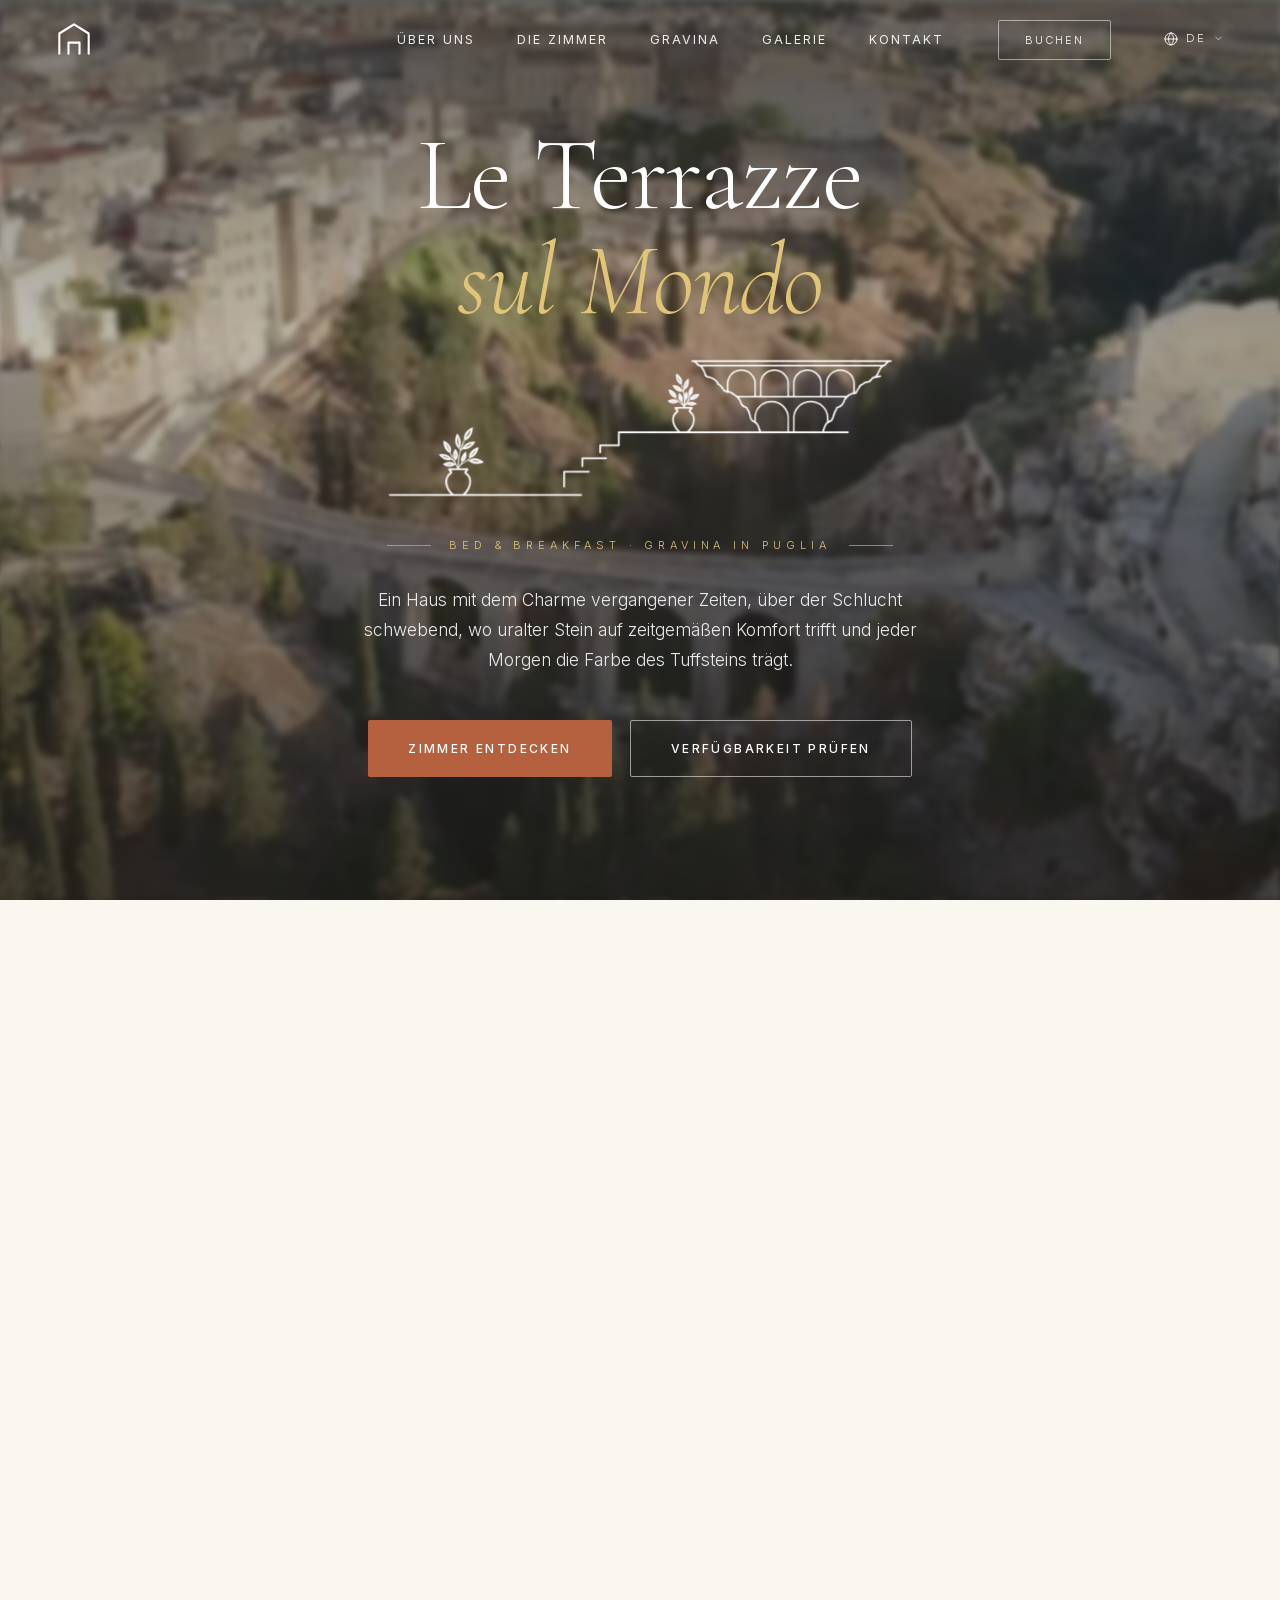
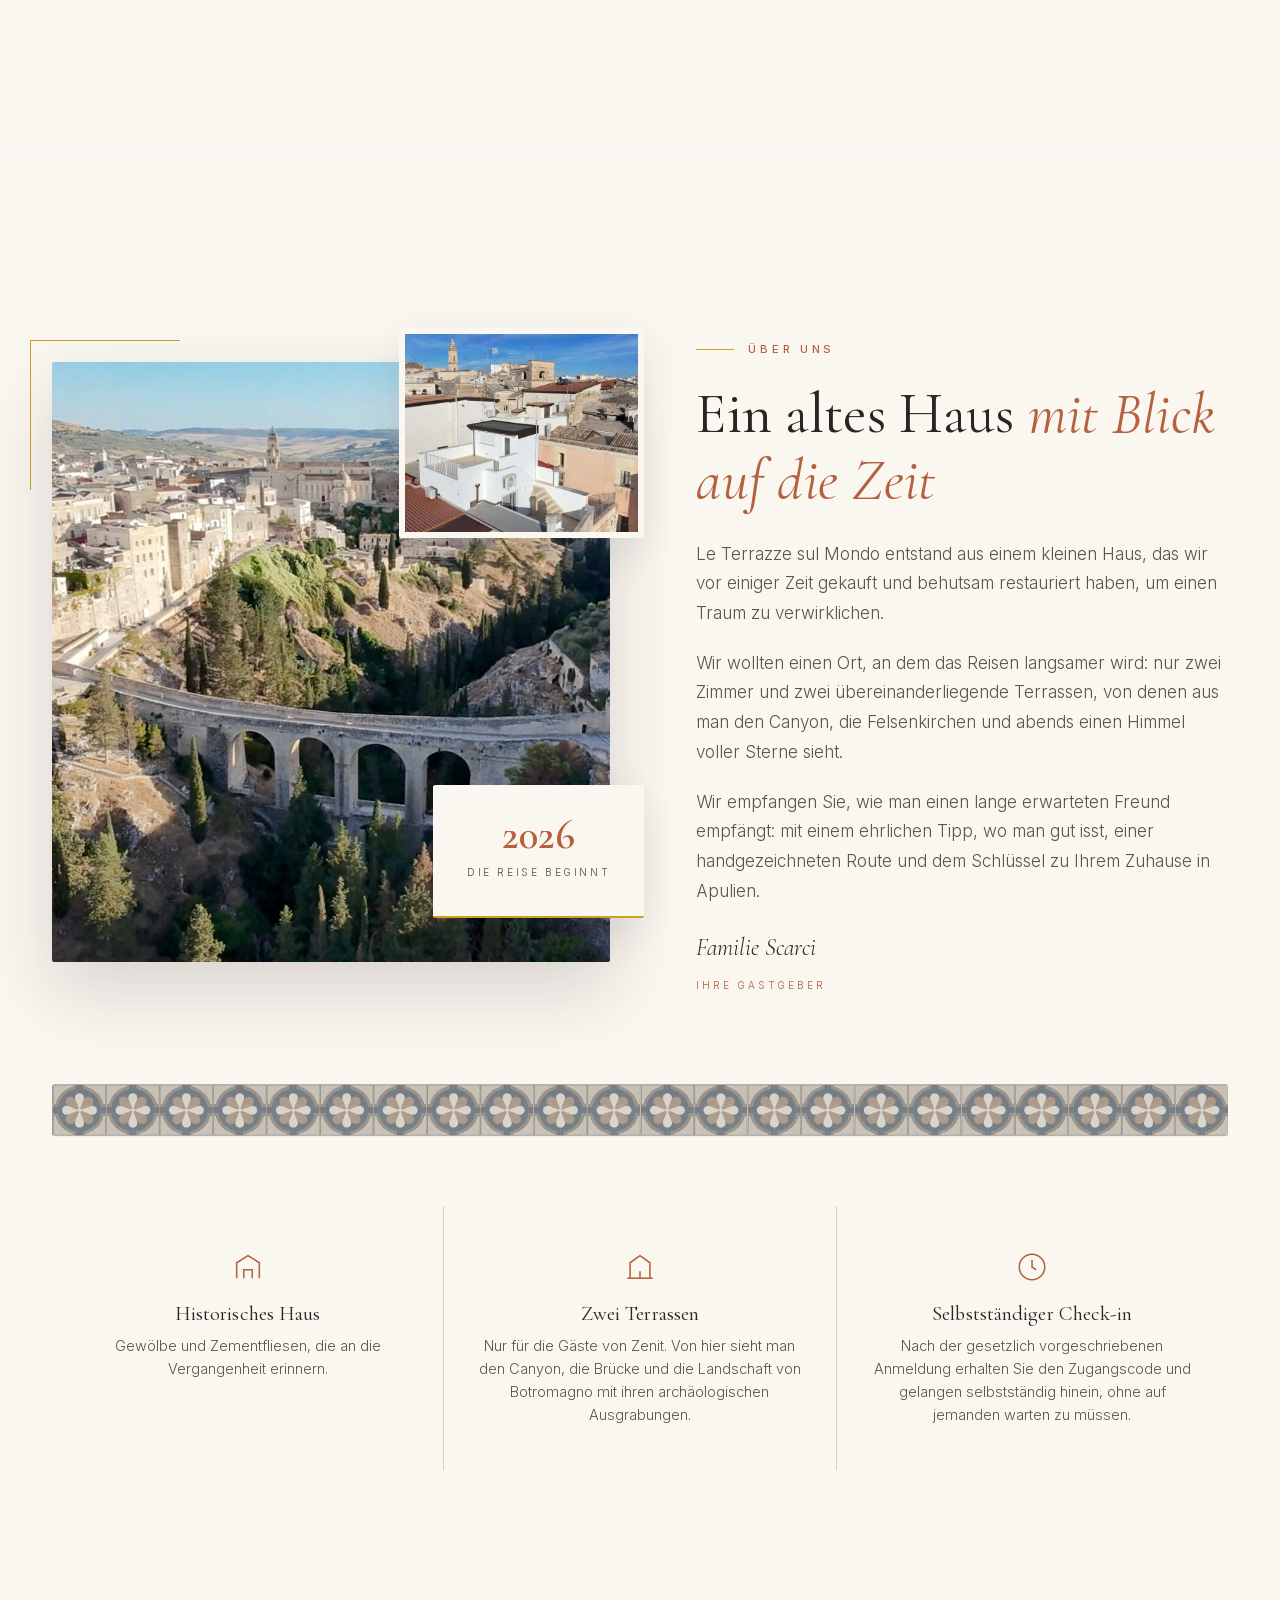
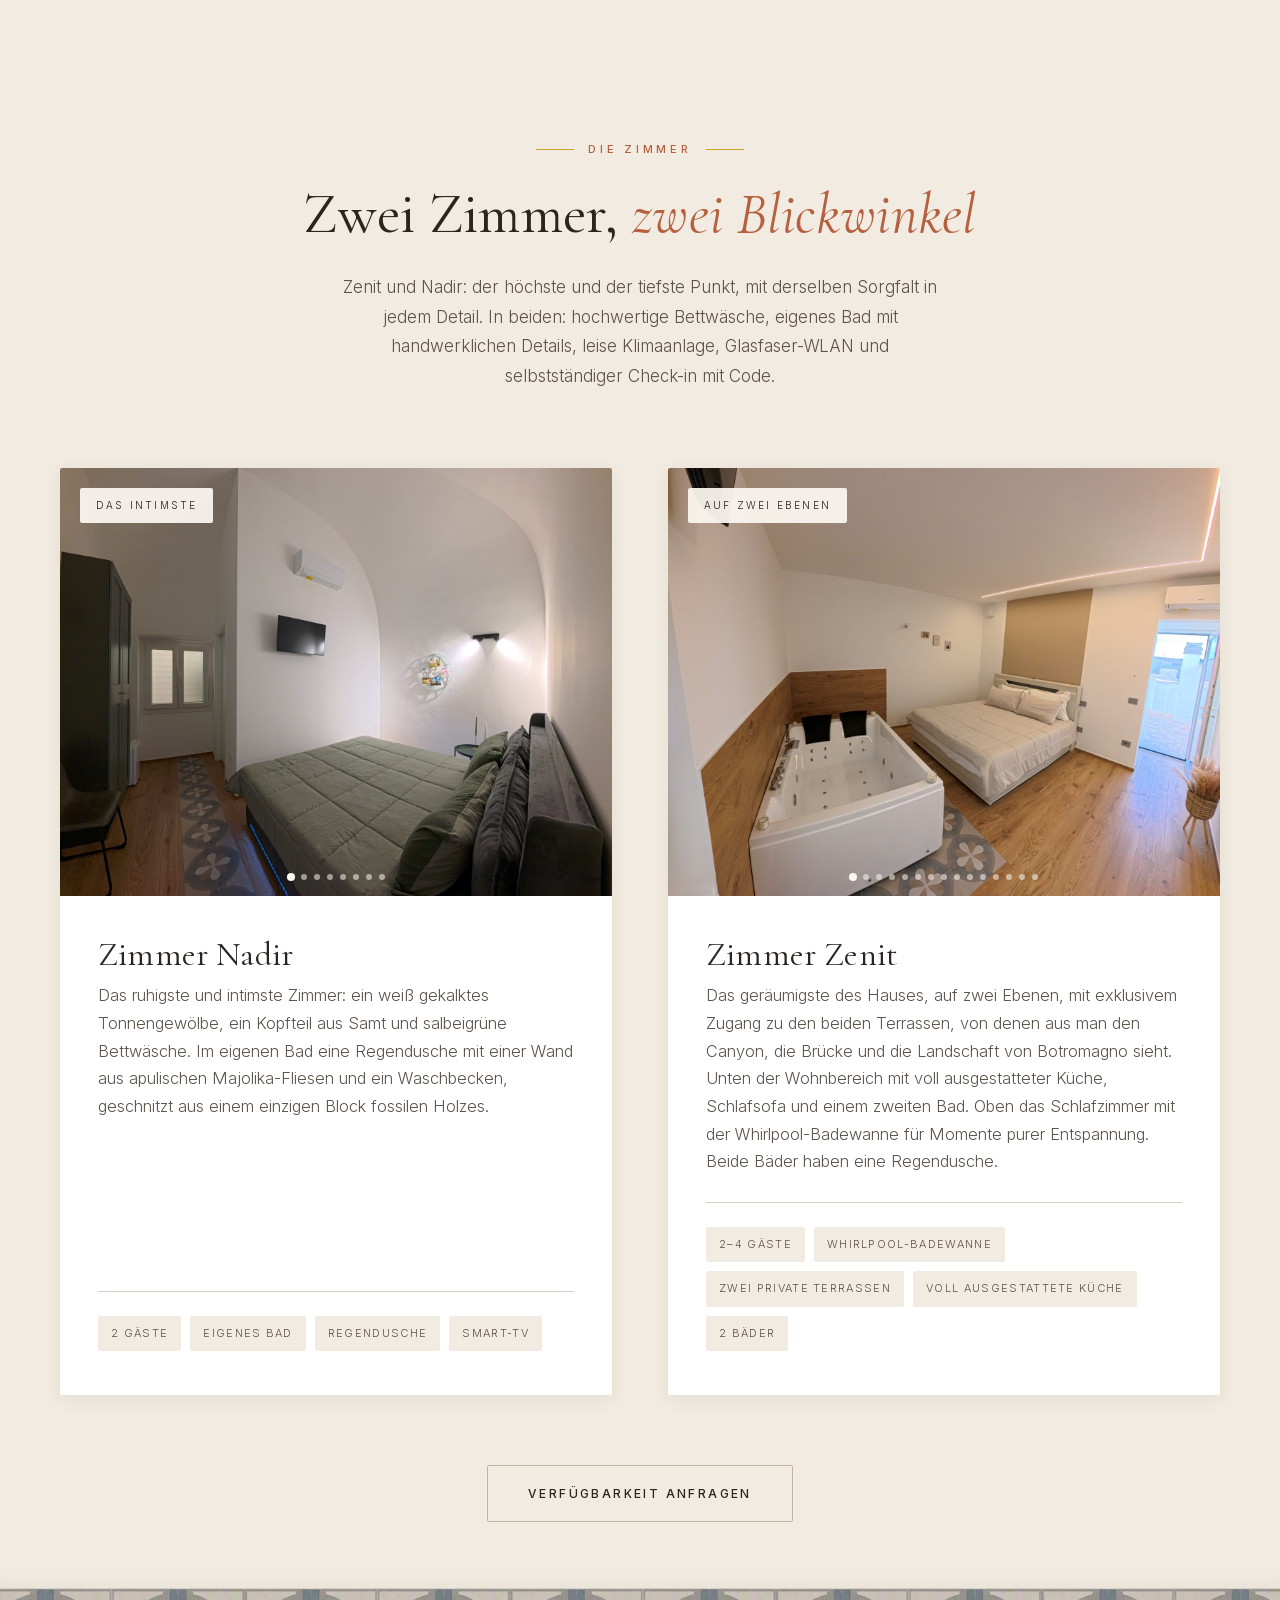
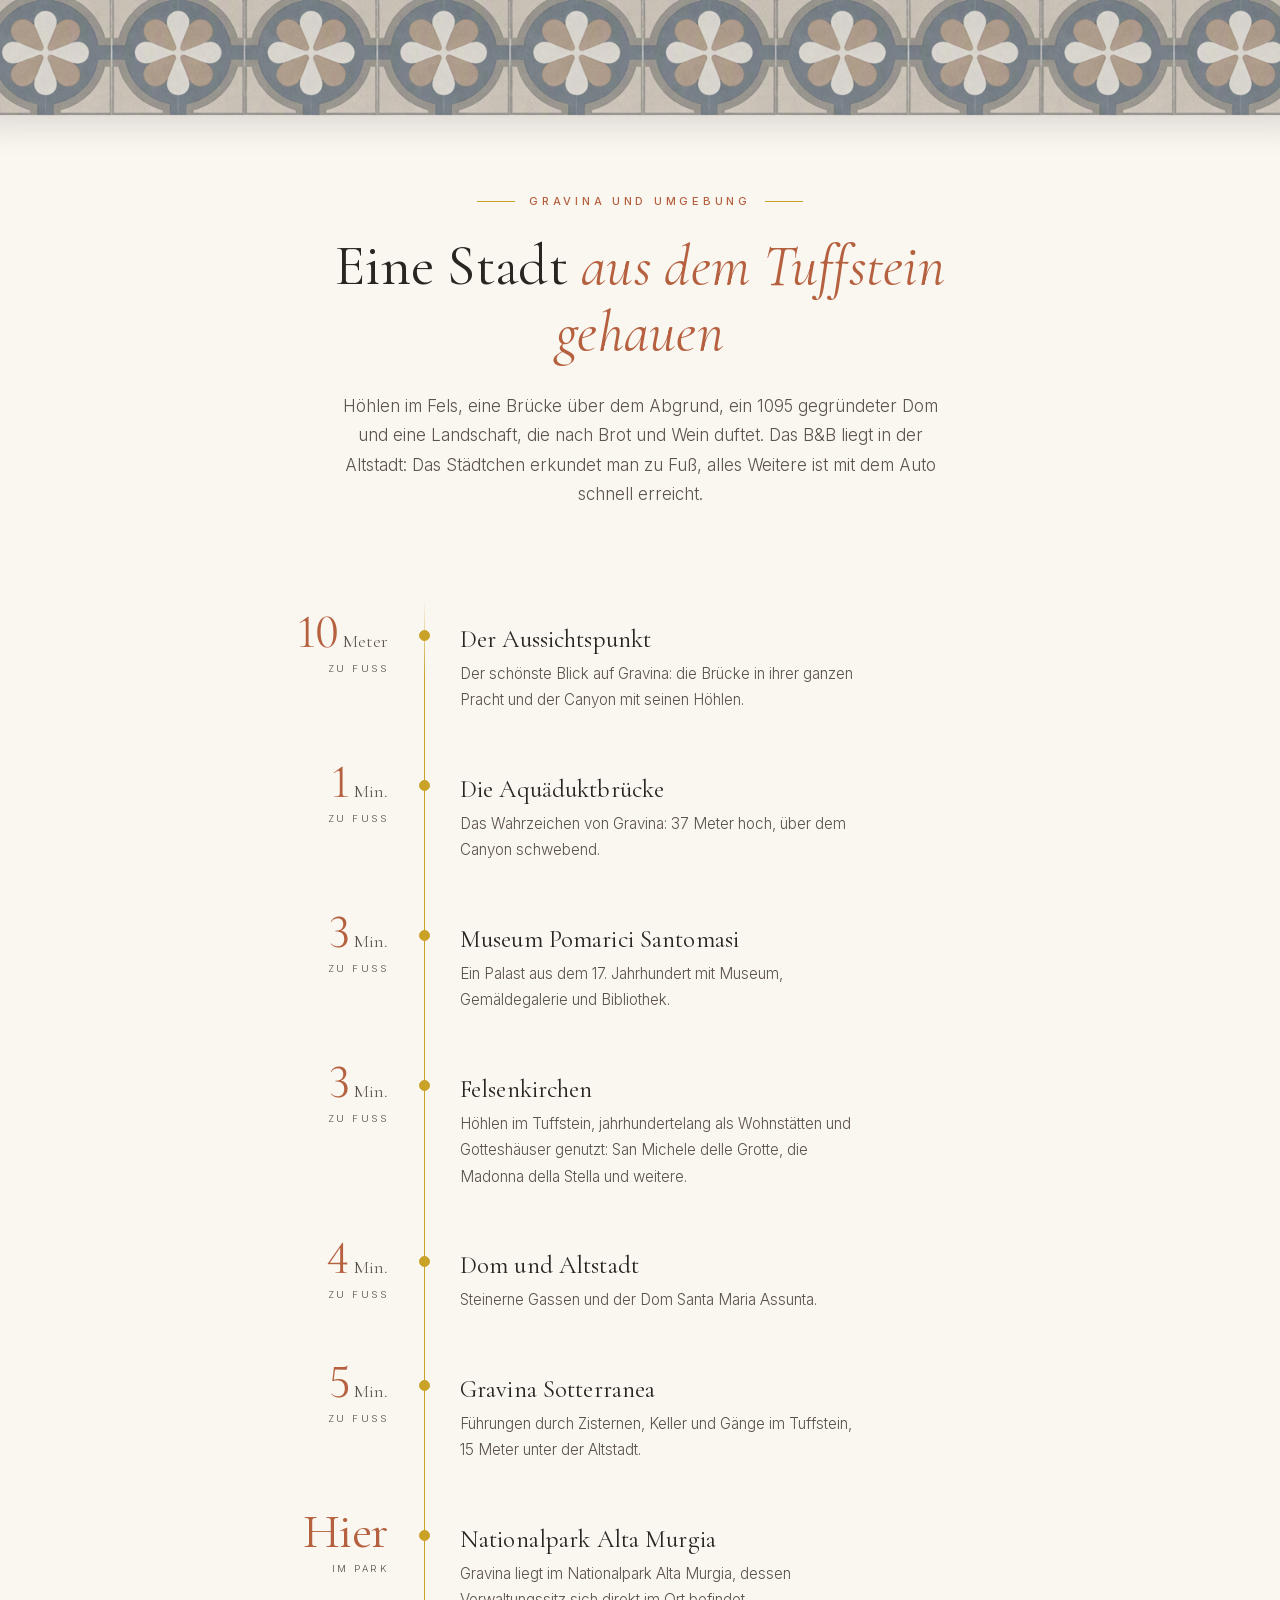
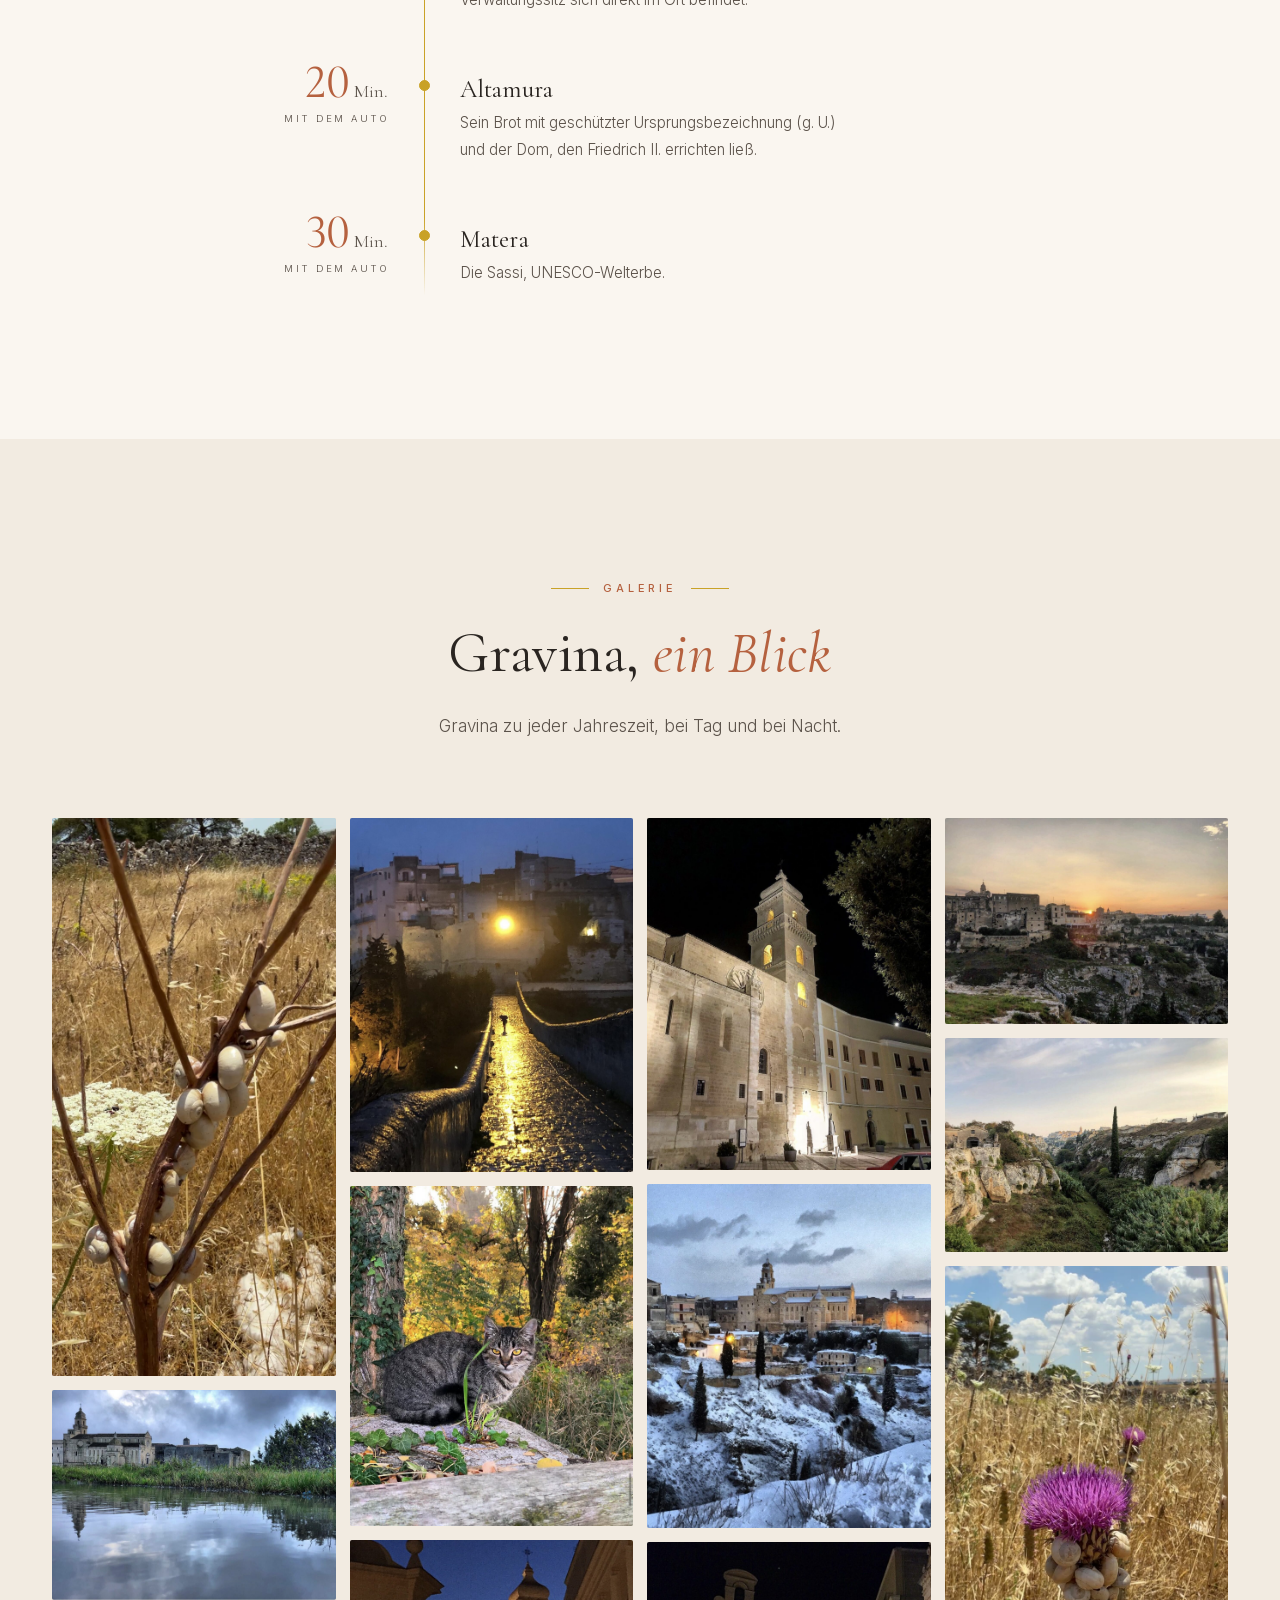
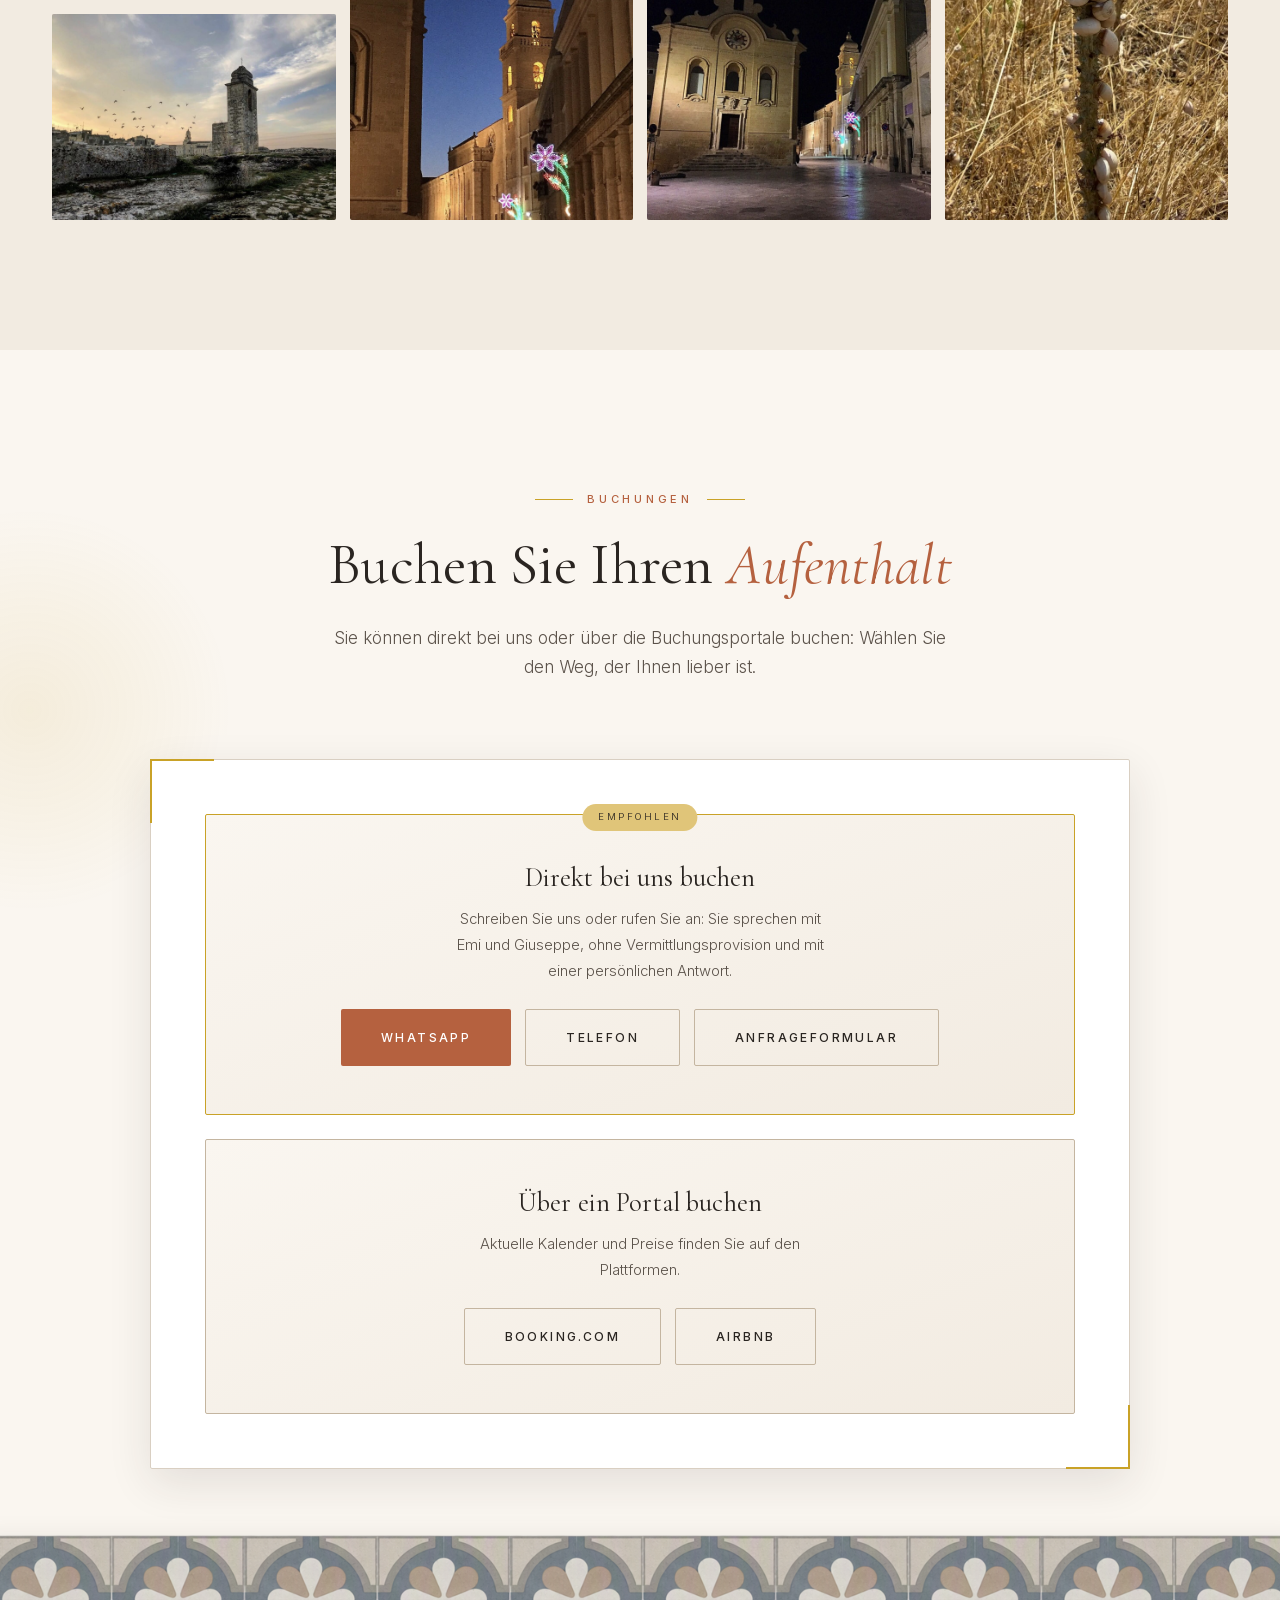
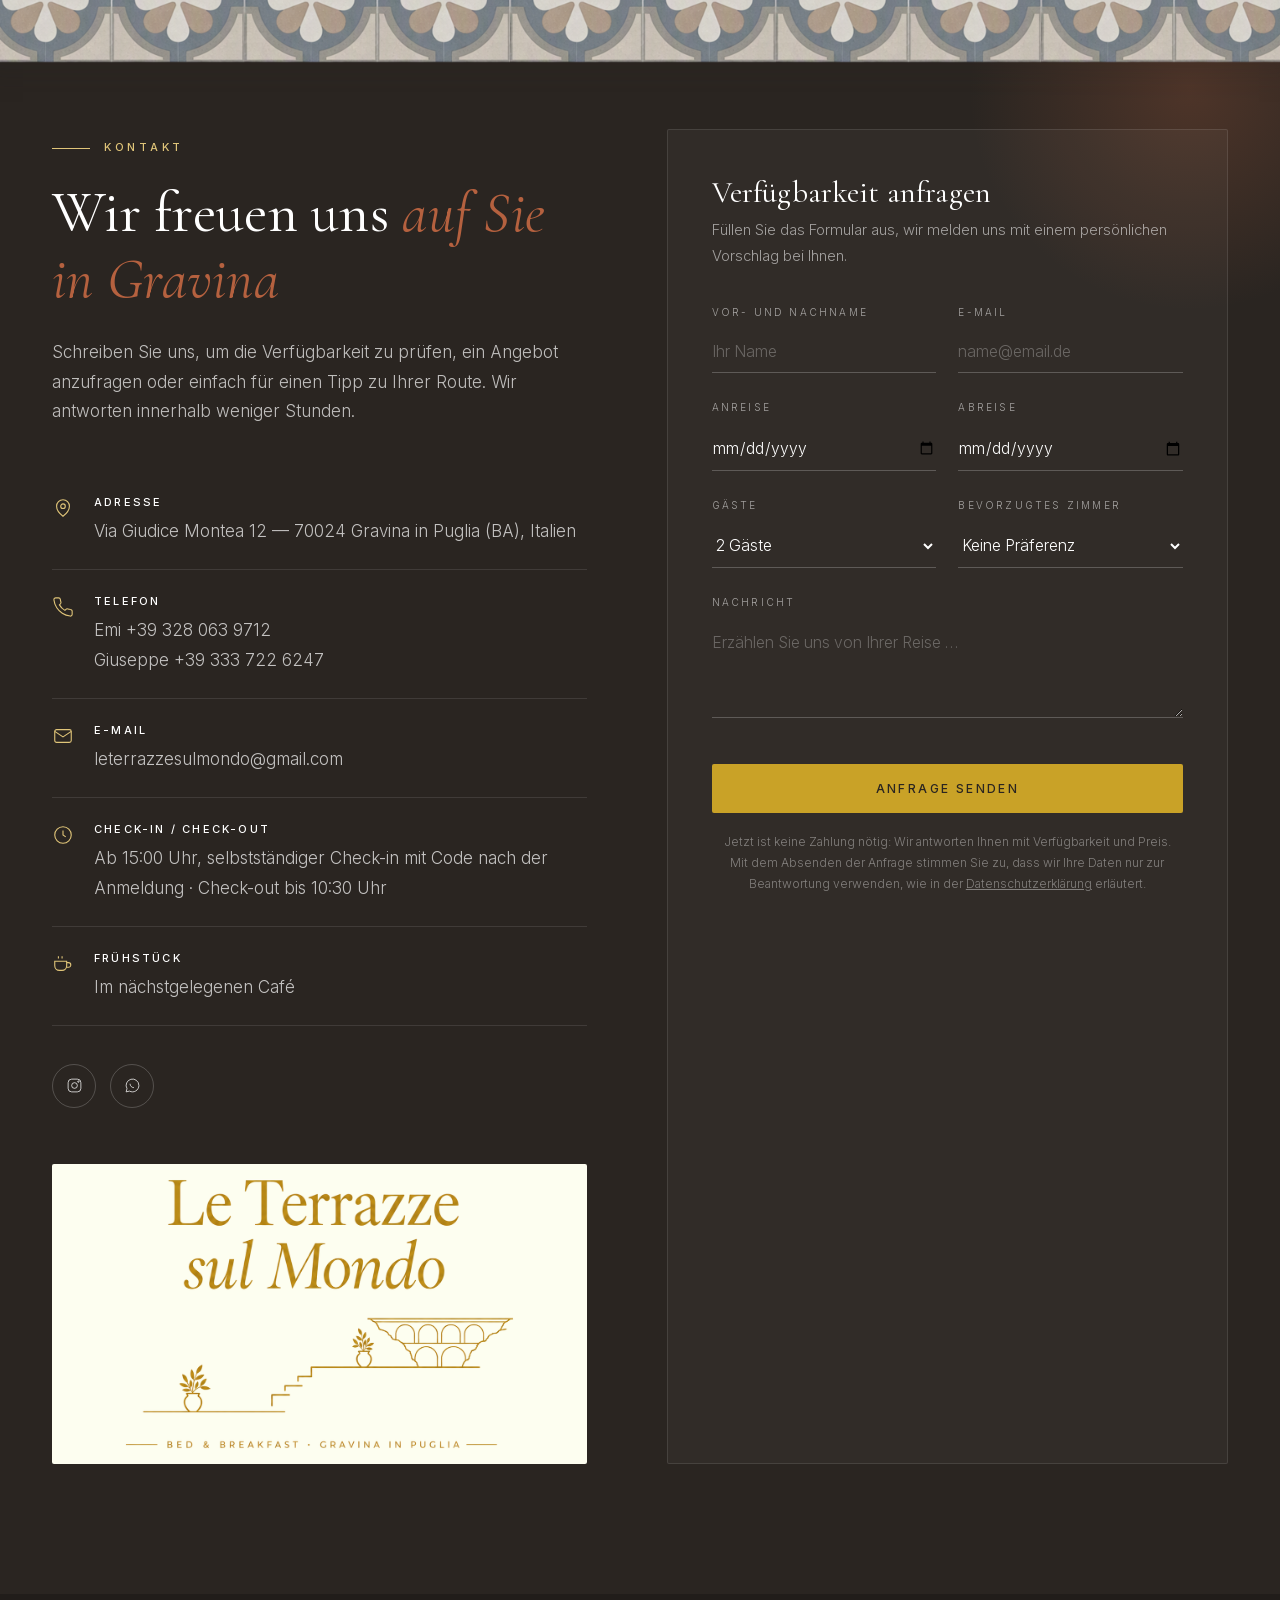
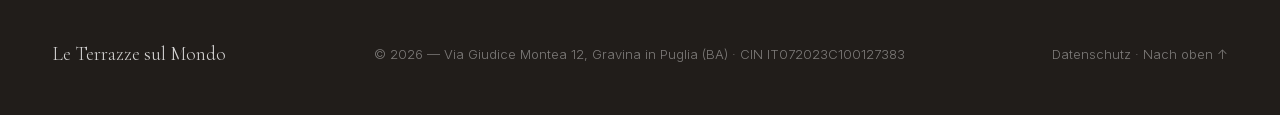
==== de/index.html @ 08787ab1 "Aggiunge il sito in inglese, francese, spagnolo e tedesco con menu delle lingue, hreflang e sitemap" ====
<!DOCTYPE html>
<html lang="de">
<head>
<meta charset="UTF-8">
<meta name="viewport" content="width=device-width, initial-scale=1">
<title>Le Terrazze sul Mondo — B&amp;B in Gravina in Puglia</title>
<meta name="description" content="Le Terrazze sul Mondo, ein Bed &amp; Breakfast mit dem Charme vergangener Zeiten im historischen Herzen von Gravina in Puglia. Zwei stilvolle Zimmer und, in der Suite Zenit, zwei private Terrassen mit Blick auf die Schlucht.">
<link rel="canonical" href="https://leterrazzesulmondo.it/de/">
<link rel="alternate" hreflang="it" href="https://leterrazzesulmondo.it/">
<link rel="alternate" hreflang="en" href="https://leterrazzesulmondo.it/en/">
<link rel="alternate" hreflang="fr" href="https://leterrazzesulmondo.it/fr/">
<link rel="alternate" hreflang="es" href="https://leterrazzesulmondo.it/es/">
<link rel="alternate" hreflang="de" href="https://leterrazzesulmondo.it/de/">
<link rel="alternate" hreflang="x-default" href="https://leterrazzesulmondo.it/">
<script type="application/ld+json">
{
  "@context": "https://schema.org",
  "@type": "BedAndBreakfast",
  "name": "Le Terrazze sul Mondo",
  "description": "Bed & Breakfast im historischen Zentrum von Gravina in Puglia, mit zwei Zimmern (Zenit und Nadir) und zwei Terrassen mit Blick auf die Schlucht.",
  "url": "https://leterrazzesulmondo.it/de/",
  "image": "https://leterrazzesulmondo.it/og-image.jpg",
  "email": "leterrazzesulmondo@gmail.com",
  "telephone": "+393280639712",
  "address": {
    "@type": "PostalAddress",
    "streetAddress": "Via Giudice Montea 12",
    "addressLocality": "Gravina in Puglia",
    "addressRegion": "BA",
    "postalCode": "70024",
    "addressCountry": "IT"
  },
  "checkinTime": "15:00",
  "checkoutTime": "10:30",
  "numberOfRooms": 2,
  "availableLanguage": ["it", "en", "fr", "es", "de"],
  "sameAs": [
    "https://www.instagram.com/le.terrazze.sul.mondo/"
  ]
}
</script>

<!-- Favicon -->
<link rel="icon" href="../favicon.ico" sizes="any">
<link rel="icon" type="image/png" sizes="32x32" href="../favicon-32.png">
<link rel="apple-touch-icon" href="../apple-touch-icon.png">

<!-- „Zum Home-Bildschirm“ (iOS und Android, ohne App-Store) -->
<link rel="manifest" href="../manifest.json">
<meta name="apple-mobile-web-app-capable" content="yes">
<meta name="apple-mobile-web-app-title" content="Le Terrazze">

<!-- Linkvorschau beim Teilen (WhatsApp, Facebook usw.) -->
<meta property="og:type" content="website">
<meta property="og:locale" content="de_DE">
<meta property="og:locale:alternate" content="it_IT">
<meta property="og:locale:alternate" content="en_GB">
<meta property="og:locale:alternate" content="fr_FR">
<meta property="og:locale:alternate" content="es_ES">
<meta property="og:site_name" content="Le Terrazze sul Mondo">
<meta property="og:title" content="Le Terrazze sul Mondo — B&amp;B in Gravina in Puglia">
<meta property="og:description" content="Ein Haus mit dem Charme vergangener Zeiten im historischen Zentrum von Gravina in Puglia: zwei stilvolle Zimmer und, in der Suite Zenit, zwei private Terrassen mit Blick auf die Schlucht.">
<meta property="og:url" content="https://leterrazzesulmondo.it/de/">
<meta property="og:image" content="https://leterrazzesulmondo.it/og-image.jpg?v=2">
<meta property="og:image:width" content="1200">
<meta property="og:image:height" content="630">
<meta property="og:image:alt" content="Le Terrazze sul Mondo — Bed &amp; Breakfast, Gravina in Puglia">
<meta name="twitter:card" content="summary_large_image">
<meta name="theme-color" content="#b5613f">
<link rel="stylesheet" href="../fonts/fonts.css">

<script>document.documentElement.classList.add('js')</script>
<link rel="stylesheet" href="../css/style.css?v=100">
</head>

<body>

<!-- ============================ NAVBAR ============================ -->
<header class="nav" id="nav">
  <div class="nav__inner">
    <a href="#hero" class="brand" aria-label="Le Terrazze sul Mondo — Startseite">
      <svg class="brand__mark" viewBox="0 0 24 24" aria-hidden="true" focusable="false"><path d="M4 20V9l8-5 8 5v11"/><path d="M9 20v-6h6v6"/></svg>
      <span class="visually-hidden">Le Terrazze sul Mondo</span>
    </a>

    <nav aria-label="Hauptnavigation">
      <ul class="nav__links">
        <li><a class="nav__link" href="#about">Über uns</a></li>
        <li><a class="nav__link" href="#rooms">Die Zimmer</a></li>
        <li><a class="nav__link" href="#gravina">Gravina</a></li>
        <li><a class="nav__link" href="#gallery">Galerie</a></li>
        <li><a class="nav__link" href="#contact">Kontakt</a></li>
        <li><a class="nav__cta" href="#booking-form">Buchen</a></li>
        <li class="nav__langs">
        <details class="lang">
          <summary class="lang__btn" aria-label="Sprache"><svg viewBox="0 0 24 24" aria-hidden="true"><circle cx="12" cy="12" r="9"/><path d="M3 12h18M12 3c2.5 2.7 3.8 5.7 3.8 9S14.5 18.3 12 21c-2.5-2.7-3.8-5.7-3.8-9S9.5 5.7 12 3z"/></svg><span>DE</span><svg class="chev" viewBox="0 0 24 24" aria-hidden="true"><path d="m6 9 6 6 6-6"/></svg></summary>
          <ul class="lang__menu">
            <li><a href="../" hreflang="it" lang="it">Italiano</a></li>
            <li><a href="../en/" hreflang="en" lang="en">English</a></li>
            <li><a href="../fr/" hreflang="fr" lang="fr">Français</a></li>
            <li><a href="../es/" hreflang="es" lang="es">Español</a></li>
            <li><a href="./" hreflang="de" lang="de" aria-current="true">Deutsch</a></li>
          </ul>
        </details>
        </li>
      </ul>
    </nav>

    <button class="burger" id="burger" aria-label="Menü öffnen" aria-expanded="false" aria-controls="mobile-menu">
      <span></span><span></span><span></span>
    </button>
  </div>
</header>

<div class="mobile-menu" id="mobile-menu">
  <a href="#about">Über uns</a>
  <a href="#rooms">Die Zimmer</a>
  <a href="#gravina">Gravina</a>
  <a href="#gallery">Galerie</a>
  <a href="#contact">Kontakt</a>
  <a href="#booking-form" class="mm-mail">Ihren Aufenthalt buchen</a>
  <div class="mm-langs">
  <details class="lang lang--mobile">
    <summary class="lang__btn" aria-label="Sprache"><svg viewBox="0 0 24 24" aria-hidden="true"><circle cx="12" cy="12" r="9"/><path d="M3 12h18M12 3c2.5 2.7 3.8 5.7 3.8 9S14.5 18.3 12 21c-2.5-2.7-3.8-5.7-3.8-9S9.5 5.7 12 3z"/></svg><span>DE</span><svg class="chev" viewBox="0 0 24 24" aria-hidden="true"><path d="m6 9 6 6 6-6"/></svg></summary>
    <ul class="lang__menu">
      <li><a href="../" hreflang="it" lang="it">Italiano</a></li>
      <li><a href="../en/" hreflang="en" lang="en">English</a></li>
      <li><a href="../fr/" hreflang="fr" lang="fr">Français</a></li>
      <li><a href="../es/" hreflang="es" lang="es">Español</a></li>
      <li><a href="./" hreflang="de" lang="de" aria-current="true">Deutsch</a></li>
    </ul>
  </details>
  </div>
</div>

<!-- ============================ HERO ============================ -->
<section class="hero" id="hero">
  <div class="hero__pin-wrap">
    <div class="hero__bg" id="hero-bg" role="img" aria-label="Luftaufnahme von Gravina in Puglia mit der Aquäduktbrücke und der Altstadt"></div>
    <video class="hero__video" id="hero-video" muted playsinline autoplay preload="auto" aria-label="Drohnenflug über Gravina in Puglia, vom Canyon bis zur kleinen Terrasse des B&amp;B"></video>
    <div class="hero__veil" id="hero-veil"></div>
    <div class="hero__scrim" id="hero-scrim"></div>
    <span class="hero__pin" id="hero-pin" aria-hidden="true">
      <span class="hero__pin-label">Hier sind wir</span>
      <span class="hero__pin-wave" style="animation-delay:0s"></span>
      <span class="hero__pin-wave" style="animation-delay:.7s"></span>
      <span class="hero__pin-wave" style="animation-delay:1.4s"></span>
      <span class="hero__pin-wave" style="animation-delay:2.1s"></span>
      <span class="hero__pin-dot"></span>
    </span>

    <div class="hero__content" id="hero-content">
      <h1 class="hero__title">
        <span><i>Le Terrazze</i></span>
        <span><i class="accent">sul Mondo</i></span>
      </h1>
      <img class="hero__motif" src="../img/hero-illustrazione.png" alt="" aria-hidden="true">
      <p class="hero__eyebrow">Bed &amp; Breakfast · Gravina in Puglia</p>
      <p class="hero__sub">Ein Haus mit dem Charme vergangener Zeiten, über der Schlucht schwebend, wo uralter Stein auf zeitgemäßen Komfort trifft und jeder Morgen die Farbe des Tuffsteins trägt.</p>
      <div class="hero__actions">
        <a href="#rooms" class="btn btn--primary"><span>Zimmer entdecken</span></a>
        <a href="#booking-form" class="btn btn--ghost"><span>Verfügbarkeit prüfen</span></a>
      </div>
    </div>

    <a href="#about" class="hero__scroll" id="hero-scroll" aria-label="Nach unten scrollen">
      <span class="line"></span>
      Scrollen
    </a>
  </div>
</section>

<!-- ============================ ÜBER UNS ============================ -->
<section class="section" id="about">
  <div class="container">
    <div class="about__grid">
      <div class="about__media reveal reveal--left">
        <img class="about__main" src="../img/chi-ponte.jpg" alt="Die Viaduktbrücke von Gravina über dem Canyon, im Hintergrund das Städtchen">
        <img class="about__inset" src="../img/chi-terrazze.jpg" alt="Die beiden Terrassen des Bed and Breakfast von oben, zwischen den Dächern von Gravina" loading="lazy">
        <div class="about__badge">
          <strong>2026</strong>
          <span>Die Reise beginnt</span>
        </div>
      </div>

      <div class="about__text reveal reveal--right" data-delay="1">
        <p class="eyebrow">Über uns</p>
        <h2 class="section-title">Ein altes Haus <em>mit Blick auf die Zeit</em></h2>
        <p class="lead">Le Terrazze sul Mondo entstand aus einem kleinen Haus, das wir vor einiger Zeit gekauft und behutsam restauriert haben, um einen Traum zu verwirklichen.</p>
        <p>Wir wollten einen Ort, an dem das Reisen langsamer wird: nur zwei Zimmer und zwei übereinanderliegende Terrassen, von denen aus man den Canyon, die Felsenkirchen und abends einen Himmel voller Sterne sieht.</p>
        <p>Wir empfangen Sie, wie man einen lange erwarteten Freund empfängt: mit einem ehrlichen Tipp, wo man gut isst, einer handgezeichneten Route und dem Schlüssel zu Ihrem Zuhause in Apulien.</p>
        <p class="signature">Familie Scarci
          <small>Ihre Gastgeber</small>
        </p>
      </div>
    </div>

    <div class="tile-band reveal" aria-hidden="true"></div>

    <div class="features">
      <div class="feature reveal" data-delay="1">
        <div class="feature__icon"><svg viewBox="0 0 24 24"><path d="M4 20V9l8-5 8 5v11"/><path d="M9 20v-6h6v6"/></svg></div>
        <h4>Historisches Haus</h4>
        <p>Gewölbe und Zementfliesen, die an die Vergangenheit erinnern.</p>
      </div>
      <div class="feature reveal" data-delay="2">
        <div class="feature__icon"><svg viewBox="0 0 24 24"><path d="M3 20h18"/><path d="M5 20V9l7-5 7 5v11"/><path d="M12 20v-5"/></svg></div>
        <h4>Zwei Terrassen</h4>
        <p>Nur für die Gäste von Zenit. Von hier sieht man den Canyon, die Brücke und die Landschaft von Botromagno mit ihren archäologischen Ausgrabungen.</p>
      </div>
      <div class="feature reveal" data-delay="3">
        <div class="feature__icon"><svg viewBox="0 0 24 24"><circle cx="12" cy="12" r="9"/><path d="M12 7v5l3 2"/></svg></div>
        <h4>Selbstständiger Check-in</h4>
        <p>Nach der gesetzlich vorgeschriebenen Anmeldung erhalten Sie den Zugangscode und gelangen selbstständig hinein, ohne auf jemanden warten zu müssen.</p>
      </div>
    </div>
  </div>
</section>

<!-- ============================ ZIMMER ============================ -->
<section class="section section--tint" id="rooms">
  <div class="container">
    <div class="head-center reveal">
      <p class="eyebrow eyebrow--center">Die Zimmer</p>
      <h2 class="section-title">Zwei Zimmer, <em>zwei Blickwinkel</em></h2>
      <p class="lead">Zenit und Nadir: der höchste und der tiefste Punkt, mit derselben Sorgfalt in jedem Detail. In beiden: hochwertige Bettwäsche, eigenes Bad mit handwerklichen Details, leise Klimaanlage, Glasfaser-WLAN und selbstständiger Check-in mit Code.</p>
    </div>

    <div class="rooms">
      <article class="room reveal" data-delay="1">
        <div class="room__media room__carousel" data-interval="4200">
          <span class="room__tag">Das intimste</span>
          <div class="room__carousel-track">
            <img class="is-active" src="../img/camera-nadir-ambiente.jpg" alt="Zimmer Nadir, Gesamtansicht mit Bett und Tonnengewölbe">
            <img src="../img/camera-nadir-vista-letto.jpg" alt="Zimmer Nadir, das Doppelbett mit salbeigrüner Bettwäsche">
            <img src="../img/camera-nadir-dettaglio.jpg" alt="Zimmer Nadir, Detail des Kopfteils aus Samt">
            <img src="../img/camera-nadir-parete-tv.jpg" alt="Zimmer Nadir, Wand mit Smart-TV und Klimaanlage">
            <img src="../img/camera-nadir-angolo.jpg" alt="Zimmer Nadir, Ecke mit Kleiderschrank und Sessel">
            <img src="../img/camera-nadir-doccia.jpg" alt="Zimmer Nadir, Regendusche mit apulischen Majolika-Fliesen">
            <img src="../img/camera-nadir-bagno.jpg" alt="Zimmer Nadir, Waschbecken aus fossilem Holz geschnitzt">
            <img src="../img/camera-nadir-candele.jpg" alt="Zimmer Nadir, Detail von Kerzen auf dem Nachttisch">
          </div>
          <div class="room__carousel-dots" aria-hidden="true">
            <button class="is-active"></button>
            <button></button>
            <button></button>
            <button></button>
            <button></button>
            <button></button>
            <button></button>
            <button></button>
          </div>
          <span class="room__zoom" aria-hidden="true"></span>
        </div>
        <div class="room__body">
          <h3>Zimmer Nadir</h3>
          <p>Das ruhigste und intimste Zimmer: ein weiß gekalktes Tonnengewölbe, ein Kopfteil aus Samt und salbeigrüne Bettwäsche. Im eigenen Bad eine Regendusche mit einer Wand aus apulischen Majolika-Fliesen und ein Waschbecken, geschnitzt aus einem einzigen Block fossilen Holzes.</p>
          <div class="room__meta"><span>2 Gäste</span><span>Eigenes Bad</span><span>Regendusche</span><span>Smart-TV</span></div>
        </div>
      </article>

      <article class="room reveal" data-delay="2">
        <div class="room__media room__carousel" data-interval="4200">
          <span class="room__tag">Auf zwei Ebenen</span>
          <div class="room__carousel-track">
            <img class="is-active" src="../img/camera-zenit-ambiente.jpg" alt="Zimmer Zenit, Whirlpool-Badewanne und Doppelbett">
            <img src="../img/camera-zenit-ambiente2.jpg" alt="Zimmer Zenit, Blick zum Zugang zu den Terrassen">
            <img src="../img/camera-zenit-zona-giorno.jpg" alt="Zimmer Zenit, Wohnbereich mit Treppe, Schlafsofa und Tisch">
            <img src="../img/camera-zenit-tavolo.jpg" alt="Zimmer Zenit, der Esstisch am Fuß der Treppe">
            <img src="../img/camera-zenit-cucina.jpg" alt="Zimmer Zenit, voll ausgestattete Küche">
            <img src="../img/camera-zenit-cucina-ambiente.jpg" alt="Zimmer Zenit, die voll ausgestattete Küche im Wohnbereich">
            <img src="../img/camera-zenit-letto.jpg" alt="Zimmer Zenit, das Bett mit sandfarbener Wand und kleinen Bildern">
            <img src="../img/camera-zenit-decorazione.jpg" alt="Zimmer Zenit, Ecke mit einem Arrangement aus Pampasgras">
            <img src="../img/camera-zenit-candele-vasca.jpg" alt="Zimmer Zenit, Kerzen am Rand der Whirlpool-Badewanne">
            <img src="../img/camera-zenit-candele-salotto.jpg" alt="Zimmer Zenit, Detail von Kerzen auf dem Couchtisch">
            <img src="../img/camera-zenit-doccia.jpg" alt="Zimmer Zenit, Regendusche mit apulischen Majolika-Fliesen">
            <img src="../img/camera-zenit-lavabo.jpg" alt="Zimmer Zenit, Waschbecken aus fossilem Holz geschnitzt">
            <img src="../img/camera-zenit-maiolica.jpg" alt="Zimmer Zenit, Detail der apulischen Majolika">
            <img src="../img/camera-zenit-specchio.jpg" alt="Zimmer Zenit, Spiegel, der das Zimmer widerspiegelt">
            <img src="../img/camera-zenit-accessori.jpg" alt="Zimmer Zenit, Badezubehör auf dem Waschbecken aus fossilem Holz">
          </div>
          <div class="room__carousel-dots" aria-hidden="true">
            <button class="is-active"></button>
            <button></button>
            <button></button>
            <button></button>
            <button></button>
            <button></button>
            <button></button>
            <button></button>
            <button></button>
            <button></button>
            <button></button>
            <button></button>
            <button></button>
            <button></button>
            <button></button>
          </div>
          <span class="room__zoom" aria-hidden="true"></span>
        </div>
        <div class="room__body">
          <h3>Zimmer Zenit</h3>
          <p>Das geräumigste des Hauses, auf zwei Ebenen, mit exklusivem Zugang zu den beiden Terrassen, von denen aus man den Canyon, die Brücke und die Landschaft von Botromagno sieht. Unten der Wohnbereich mit voll ausgestatteter Küche, Schlafsofa und einem zweiten Bad. Oben das Schlafzimmer mit der Whirlpool-Badewanne für Momente purer Entspannung. Beide Bäder haben eine Regendusche.</p>
          <div class="room__meta"><span>2–4 Gäste</span><span>Whirlpool-Badewanne</span><span>Zwei private Terrassen</span><span>Voll ausgestattete Küche</span><span>2 Bäder</span></div>
        </div>
      </article>
    </div>

    <div class="rooms-note reveal">
      <a href="#booking-form" class="btn btn--outline"><span>Verfügbarkeit anfragen</span></a>
    </div>
  </div>
</section>

<div class="tile-divider tile-divider--a" aria-hidden="true"><div class="tile-wide reveal"></div></div>

<!-- ============================ GRAVINA ============================ -->
<section class="section gravina" id="gravina">
  <div class="container">
    <div class="head-center reveal">
      <p class="eyebrow eyebrow--center">Gravina und Umgebung</p>
      <h2 class="section-title">Eine Stadt <em>aus dem Tuffstein gehauen</em></h2>
      <p class="lead">Höhlen im Fels, eine Brücke über dem Abgrund, ein 1095 gegründeter Dom und eine Landschaft, die nach Brot und Wein duftet. Das B&amp;B liegt in der Altstadt: Das Städtchen erkundet man zu Fuß, alles Weitere ist mit dem Auto schnell erreicht.</p>
    </div>

    <ol class="timeline">
      <li class="stop reveal" data-delay="0">
        <span class="stop__time"><b>10</b> Meter<small>zu Fuß</small></span>
        <span class="stop__dot" aria-hidden="true"></span>
        <div class="stop__body"><h3>Der Aussichtspunkt</h3><p>Der schönste Blick auf Gravina: die Brücke in ihrer ganzen Pracht und der Canyon mit seinen Höhlen.</p></div>
      </li>
      <li class="stop reveal" data-delay="1">
        <span class="stop__time"><b>1</b> Min.<small>zu Fuß</small></span>
        <span class="stop__dot" aria-hidden="true"></span>
        <div class="stop__body"><h3>Die Aquäduktbrücke</h3><p>Das Wahrzeichen von Gravina: 37 Meter hoch, über dem Canyon schwebend.</p></div>
      </li>
      <li class="stop reveal" data-delay="2">
        <span class="stop__time"><b>3</b> Min.<small>zu Fuß</small></span>
        <span class="stop__dot" aria-hidden="true"></span>
        <div class="stop__body"><h3>Museum Pomarici Santomasi</h3><p>Ein Palast aus dem 17. Jahrhundert mit Museum, Gemäldegalerie und Bibliothek.</p></div>
      </li>
      <li class="stop reveal" data-delay="3">
        <span class="stop__time"><b>3</b> Min.<small>zu Fuß</small></span>
        <span class="stop__dot" aria-hidden="true"></span>
        <div class="stop__body"><h3>Felsenkirchen</h3><p>Höhlen im Tuffstein, jahrhundertelang als Wohnstätten und Gotteshäuser genutzt: San Michele delle Grotte, die Madonna della Stella und weitere.</p></div>
      </li>
      <li class="stop reveal" data-delay="3">
        <span class="stop__time"><b>4</b> Min.<small>zu Fuß</small></span>
        <span class="stop__dot" aria-hidden="true"></span>
        <div class="stop__body"><h3>Dom und Altstadt</h3><p>Steinerne Gassen und der Dom Santa Maria Assunta.</p></div>
      </li>
      <li class="stop reveal" data-delay="3">
        <span class="stop__time"><b>5</b> Min.<small>zu Fuß</small></span>
        <span class="stop__dot" aria-hidden="true"></span>
        <div class="stop__body"><h3>Gravina Sotterranea</h3><p>Führungen durch Zisternen, Keller und Gänge im Tuffstein, 15 Meter unter der Altstadt.</p></div>
      </li>
      <li class="stop reveal" data-delay="3">
        <span class="stop__time"><b>Hier</b><small>im Park</small></span>
        <span class="stop__dot" aria-hidden="true"></span>
        <div class="stop__body"><h3>Nationalpark Alta Murgia</h3><p>Gravina liegt im Nationalpark Alta Murgia, dessen Verwaltungssitz sich direkt im Ort befindet.</p></div>
      </li>
      <li class="stop reveal" data-delay="3">
        <span class="stop__time"><b>20</b> Min.<small>mit dem Auto</small></span>
        <span class="stop__dot" aria-hidden="true"></span>
        <div class="stop__body"><h3>Altamura</h3><p>Sein Brot mit geschützter Ursprungsbezeichnung (g. U.) und der Dom, den Friedrich II. errichten ließ.</p></div>
      </li>
      <li class="stop reveal" data-delay="3">
        <span class="stop__time"><b>30</b> Min.<small>mit dem Auto</small></span>
        <span class="stop__dot" aria-hidden="true"></span>
        <div class="stop__body"><h3>Matera</h3><p>Die Sassi, UNESCO-Welterbe.</p></div>
      </li>
    </ol>
  </div>
</section>

<!-- ============================ GALERIE ============================ -->
<section class="section section--tint" id="gallery">
  <div class="container">
    <div class="head-center reveal">
      <p class="eyebrow eyebrow--center">Galerie</p>
      <h2 class="section-title">Gravina, <em>ein Blick</em></h2>
      <p class="lead">Gravina zu jeder Jahreszeit, bei Tag und bei Nacht.</p>
    </div>

    <div class="gallery" id="gallery-grid">
      <div class="gallery__col">
        <figure class="reveal gallery__video grow" data-delay="0"><video src="../img/gal-chiocciole.mp4?v=3" poster="../img/gal-chiocciole-poster.jpg" muted loop playsinline preload="none" width="720" height="1280" aria-label="Weiße Schnecken auf einem Stängel in der Landschaft der Murge"></video></figure>
        <figure class="reveal" data-delay="1"><img src="../img/gal-cattedrale-specchio.jpg" alt="Der Dom von Gravina, der sich im Wasser spiegelt" width="1320" height="980" loading="lazy"></figure>
        <figure class="reveal" data-delay="2"><img src="../img/gal-torre-uccelli.jpg" alt="Ein Vogelschwarm um einen Turm von Gravina bei Sonnenuntergang" width="1320" height="961" loading="lazy"></figure>
      </div>
      <div class="gallery__col">
        <figure class="reveal" data-delay="3"><img src="../img/gal-ponte-notte.jpg" alt="Die Brücke von Gravina am Abend, der Stein nass vom Regen" width="1295" height="1619" loading="lazy"></figure>
        <figure class="reveal" data-delay="0"><img src="../img/gal-gatto.jpg" alt="Eine Katze zwischen Herbstblättern in der Schlucht" width="1320" height="1580" loading="lazy"></figure>
        <figure class="reveal" data-delay="1"><img src="../img/gal-campanile-notte.jpg" alt="Der Glockenturm von Gravina bei Nacht" width="1320" height="1306" loading="lazy"></figure>
      </div>
      <div class="gallery__col">
        <figure class="reveal" data-delay="2"><img src="../img/gal-cattedrale-notte.jpg" alt="Der Dom von Gravina, nachts beleuchtet" width="1320" height="1637" loading="lazy"></figure>
        <figure class="reveal" data-delay="3"><img src="../img/gal-neve.jpg" alt="Gravina unter Schnee" width="1320" height="1605" loading="lazy"></figure>
        <figure class="reveal" data-delay="0"><img src="../img/gal-chiesa-notte.jpg" alt="Eine Kirche in der Altstadt von Gravina bei Nacht" width="1320" height="1295" loading="lazy"></figure>
      </div>
      <div class="gallery__col">
        <figure class="reveal" data-delay="1"><img src="../img/gal-tramonto.jpg" alt="Sonnenuntergang über der Altstadt von Gravina" width="1320" height="960" loading="lazy"></figure>
        <figure class="reveal" data-delay="2"><img src="../img/gal-gravina-cipresso.jpg" alt="Eine Zypresse am Rand der Schlucht" width="1319" height="994" loading="lazy"></figure>
        <figure class="reveal gallery__video grow" data-delay="3"><video src="../img/gal-cardo.mp4?v=3" poster="../img/gal-cardo-poster.jpg" muted loop playsinline preload="none" width="720" height="1280" aria-label="Eine blühende Distel mit Schnecken in der Landschaft der Murge"></video></figure>
      </div>
    </div>
  </div>
</section>

<!-- ============================ BUCHUNG ============================ -->
<section class="section booking" id="booking">
  <div class="container">
    <div class="head-center reveal">
      <p class="eyebrow eyebrow--center">Buchungen</p>
      <h2 class="section-title">Buchen Sie Ihren <em>Aufenthalt</em></h2>
      <p class="lead">Sie können direkt bei uns oder über die Buchungsportale buchen: Wählen Sie den Weg, der Ihnen lieber ist.</p>
    </div>

    <div class="booking__panel reveal reveal--scale" data-delay="1">

      <div id="booking-widget" class="booking__choices">
        <div class="booking__choice booking__choice--direct">
          <span class="booking__badge">Empfohlen</span>
          <h3>Direkt bei uns buchen</h3>
          <p>Schreiben Sie uns oder rufen Sie an: Sie sprechen mit Emi und Giuseppe, ohne Vermittlungsprovision und mit einer persönlichen Antwort.</p>
          <div class="booking__links">
            <a href="https://wa.me/393280639712?text=Guten%20Tag%2C%20ich%20h%C3%A4tte%20gern%20Informationen%20zur%20Buchung%20eines%20Aufenthalts." class="btn btn--primary" target="_blank" rel="noopener"><span>WhatsApp</span></a>
            <a href="tel:+393280639712" class="btn btn--outline"><span>Telefon</span></a>
            <a href="#booking-form" class="btn btn--outline"><span>Anfrageformular</span></a>
          </div>
        </div>
        <div class="booking__choice">
          <h3>Über ein Portal buchen</h3>
          <p>Aktuelle Kalender und Preise finden Sie auf den Plattformen.</p>
          <div class="booking__links">
            <a href="https://www.booking.com/hotel/it/le-terrazze-sul-mondo.de.html" class="btn btn--outline" target="_blank" rel="noopener"><span>Booking.com</span></a>
            <a href="https://www.airbnb.de/rooms/1789285612359647277" class="btn btn--outline" target="_blank" rel="noopener"><span>Airbnb</span></a>
          </div>
        </div>
      </div>

    </div>

  </div>
</section>

<div class="tile-divider tile-divider--b" aria-hidden="true"><div class="tile-wide reveal"></div></div>

<!-- ============================ KONTAKT ============================ -->
<section class="section contact" id="contact">
  <div class="container">
    <div class="contact__grid">

      <div class="reveal reveal--left">
        <p class="eyebrow">Kontakt</p>
        <h2 class="section-title">Wir freuen uns <em>auf Sie in Gravina</em></h2>
        <p class="lead" style="color:rgba(255,255,255,.7)">Schreiben Sie uns, um die Verfügbarkeit zu prüfen, ein Angebot anzufragen oder einfach für einen Tipp zu Ihrer Route. Wir antworten innerhalb weniger Stunden.</p>

        <ul class="info-list">
          <li>
            <span class="ico"><svg viewBox="0 0 24 24"><path d="M12 21s7-5.5 7-11a7 7 0 1 0-14 0c0 5.5 7 11 7 11z"/><circle cx="12" cy="10" r="2.5"/></svg></span>
            <div><strong>Adresse</strong>Via Giudice Montea 12 — 70024 Gravina in Puglia (BA), Italien</div>
          </li>
          <li>
            <span class="ico"><svg viewBox="0 0 24 24"><path d="M22 16.9v3a2 2 0 0 1-2.2 2 19.8 19.8 0 0 1-8.6-3.1 19.5 19.5 0 0 1-6-6A19.8 19.8 0 0 1 2.1 4.2 2 2 0 0 1 4.1 2h3a2 2 0 0 1 2 1.7c.1 1 .3 1.9.6 2.8a2 2 0 0 1-.5 2.1L8.1 9.7a16 16 0 0 0 6 6l1.1-1.1a2 2 0 0 1 2.1-.5c.9.3 1.8.5 2.8.6a2 2 0 0 1 1.9 2.2z"/></svg></span>
            <div><strong>Telefon</strong>Emi <a href="tel:+393280639712">+39 328 063 9712</a><br>Giuseppe <a href="tel:+393337226247">+39 333 722 6247</a></div>
          </li>
          <li>
            <span class="ico"><svg viewBox="0 0 24 24"><rect x="3" y="5" width="18" height="14" rx="2"/><path d="m3 7 9 6 9-6"/></svg></span>
            <div><strong>E-Mail</strong><a href="mailto:leterrazzesulmondo@gmail.com">leterrazzesulmondo@gmail.com</a></div>
          </li>
          <li>
            <span class="ico"><svg viewBox="0 0 24 24"><circle cx="12" cy="12" r="9"/><path d="M12 7v5l3 2"/></svg></span>
            <div><strong>Check-in / Check-out</strong>Ab 15:00 Uhr, selbstständiger Check-in mit Code nach der Anmeldung · Check-out bis 10:30 Uhr</div>
          </li>
          <li>
            <span class="ico"><svg viewBox="0 0 24 24"><path d="M3 9h13v5a5 5 0 0 1-5 5H8a5 5 0 0 1-5-5z"/><path d="M16 10.5h2a2.5 2.5 0 0 1 0 5h-2.3"/><path d="M7 3.5v2.5M11 3.5v2.5"/></svg></span>
            <div><strong>Frühstück</strong>Im nächstgelegenen Café</div>
          </li>
        </ul>

        <div class="socials">
          <a href="https://www.instagram.com/le.terrazze.sul.mondo/" target="_blank" rel="noopener" aria-label="Instagram"><svg viewBox="0 0 24 24"><rect x="3" y="3" width="18" height="18" rx="5"/><circle cx="12" cy="12" r="4"/><circle cx="17.5" cy="6.5" r="1"/></svg></a>
          <a href="https://wa.me/393280639712" target="_blank" rel="noopener" aria-label="WhatsApp"><svg viewBox="0 0 24 24"><path d="M21 12a9 9 0 0 1-13.3 7.9L3 21l1.2-4.6A9 9 0 1 1 21 12z"/><path d="M8.5 9.5c0 3 2.5 5.5 5.5 5.5"/></svg></a>
        </div>

        <div class="map">
          <img src="../img/logo-contatti.png" alt="Le Terrazze sul Mondo, Bed &amp; Breakfast, Gravina in Puglia" width="1000" height="717" loading="lazy">
        </div>
      </div>

      <form class="form reveal reveal--right" data-delay="1" id="booking-form" novalidate>
        <h3 style="font-size:1.9rem;margin-bottom:8px">Verfügbarkeit anfragen</h3>
        <p style="font-size:.92rem;margin-bottom:34px;color:rgba(255,255,255,.55)">Füllen Sie das Formular aus, wir melden uns mit einem persönlichen Vorschlag bei Ihnen.</p>

        <div class="form__row">
          <div class="field">
            <label for="nome">Vor- und Nachname</label>
            <input type="text" id="nome" name="nome" placeholder="Ihr Name" autocomplete="name" required>
          </div>
          <div class="field">
            <label for="email">E-Mail</label>
            <input type="email" id="email" name="email" placeholder="name@email.de" autocomplete="email" required>
          </div>
        </div>

        <div class="form__row">
          <div class="field">
            <label for="arrivo">Anreise</label>
            <input type="date" id="arrivo" name="arrivo">
          </div>
          <div class="field">
            <label for="partenza">Abreise</label>
            <input type="date" id="partenza" name="partenza">
          </div>
        </div>

        <div class="form__row">
          <div class="field">
            <label for="ospiti">Gäste</label>
            <select id="ospiti" name="ospiti">
              <option value="1 ospite">1 Gast</option>
              <option value="2 ospiti" selected>2 Gäste</option>
              <option value="3 ospiti">3 Gäste</option>
              <option value="4 ospiti">4 Gäste</option>
              <option value="5 o più">5 oder mehr</option>
            </select>
          </div>
          <div class="field">
            <label for="camera">Bevorzugtes Zimmer</label>
            <select id="camera" name="camera">
              <option value="Nessuna preferenza">Keine Präferenz</option>
              <option value="Camera Nadir">Zimmer Nadir</option>
              <option value="Camera Zenit">Zimmer Zenit</option>
            </select>
          </div>
        </div>

        <div class="field">
          <label for="messaggio">Nachricht</label>
          <textarea id="messaggio" name="messaggio" placeholder="Erzählen Sie uns von Ihrer Reise …"></textarea>
        </div>

        <input type="hidden" name="lingua" value="Deutsch">

        <div class="field--trap" aria-hidden="true">
          <label for="sito-web">Dieses Feld nicht ausfüllen</label>
          <input type="text" id="sito-web" name="_honeypot" tabindex="-1" autocomplete="off">
        </div>

        <p class="form__err" id="form-err" role="alert" hidden></p>
        <button type="submit" class="btn"><span>Anfrage senden</span></button>
        <p class="form__note">Jetzt ist keine Zahlung nötig: Wir antworten Ihnen mit Verfügbarkeit und Preis.<br>Mit dem Absenden der Anfrage stimmen Sie zu, dass wir Ihre Daten nur zur Beantwortung verwenden, wie in der <a href="privacy.html">Datenschutzerklärung</a> erläutert.</p>
        <p class="form__ok" id="form-ok" role="status" aria-live="polite">Vielen Dank! Wir haben Ihre Anfrage erhalten und antworten Ihnen innerhalb weniger Stunden.</p>
      </form>

    </div>
  </div>
</section>

<!-- ============================ FOOTER ============================ -->
<footer class="footer">
  <div class="container footer__inner">
    <span class="footer__brand">Le Terrazze sul Mondo</span>
    <span>© <span id="year"></span> — Via Giudice Montea 12, Gravina in Puglia (BA) · CIN IT072023C100127383</span>
    <span><a href="privacy.html">Datenschutz</a> · <a href="#hero">Nach oben ↑</a></span>
  </div>
</footer>

<!-- ============================ LIGHTBOX ============================ -->
<div class="lightbox" id="lightbox" role="dialog" aria-modal="true" aria-label="Vergrößertes Bild">
  <button class="lightbox__close" id="lb-close" aria-label="Schließen">&times;</button>
  <button class="lightbox__nav lightbox__prev" id="lb-prev" aria-label="Vorheriges Bild">&#8249;</button>
  <img id="lb-img" src="" alt="">
  <button class="lightbox__nav lightbox__next" id="lb-next" aria-label="Nächstes Bild">&#8250;</button>
</div>

<script src="../js/main.js?v=31"></script>

</body>
</html>
---- fonts/fonts.css ----
/* latin-ext */
@font-face {
  font-family: 'Cormorant Garamond';
  font-style: italic;
  font-weight: 300;
  font-display: swap;
  src: url(CormorantGaramond-0-B6DxjY.woff2) format('woff2');
  unicode-range: U+0100-02BA, U+02BD-02C5, U+02C7-02CC, U+02CE-02D7, U+02DD-02FF, U+0304, U+0308, U+0329, U+1D00-1DBF, U+1E00-1E9F, U+1EF2-1EFF, U+2020, U+20A0-20AB, U+20AD-20C4, U+2113, U+2C60-2C7F, U+A720-A7FF;
}
/* latin */
@font-face {
  font-family: 'Cormorant Garamond';
  font-style: italic;
  font-weight: 300;
  font-display: swap;
  src: url(CormorantGaramond-1-qn7B6D.woff2) format('woff2');
  unicode-range: U+0000-00FF, U+0131, U+0152-0153, U+02BB-02BC, U+02C6, U+02DA, U+02DC, U+0304, U+0308, U+0329, U+2000-206F, U+20AC, U+2122, U+2191, U+2193, U+2212, U+2215, U+FEFF, U+FFFD;
}
/* latin-ext */
@font-face {
  font-family: 'Cormorant Garamond';
  font-style: italic;
  font-weight: 400;
  font-display: swap;
  src: url(CormorantGaramond-0-B6DxjY.woff2) format('woff2');
  unicode-range: U+0100-02BA, U+02BD-02C5, U+02C7-02CC, U+02CE-02D7, U+02DD-02FF, U+0304, U+0308, U+0329, U+1D00-1DBF, U+1E00-1E9F, U+1EF2-1EFF, U+2020, U+20A0-20AB, U+20AD-20C4, U+2113, U+2C60-2C7F, U+A720-A7FF;
}
/* latin */
@font-face {
  font-family: 'Cormorant Garamond';
  font-style: italic;
  font-weight: 400;
  font-display: swap;
  src: url(CormorantGaramond-1-qn7B6D.woff2) format('woff2');
  unicode-range: U+0000-00FF, U+0131, U+0152-0153, U+02BB-02BC, U+02C6, U+02DA, U+02DC, U+0304, U+0308, U+0329, U+2000-206F, U+20AC, U+2122, U+2191, U+2193, U+2212, U+2215, U+FEFF, U+FFFD;
}
/* latin-ext */
@font-face {
  font-family: 'Cormorant Garamond';
  font-style: normal;
  font-weight: 300;
  font-display: swap;
  src: url(CormorantGaramond-2-2F7i6C.woff2) format('woff2');
  unicode-range: U+0100-02BA, U+02BD-02C5, U+02C7-02CC, U+02CE-02D7, U+02DD-02FF, U+0304, U+0308, U+0329, U+1D00-1DBF, U+1E00-1E9F, U+1EF2-1EFF, U+2020, U+20A0-20AB, U+20AD-20C4, U+2113, U+2C60-2C7F, U+A720-A7FF;
}
/* latin */
@font-face {
  font-family: 'Cormorant Garamond';
  font-style: normal;
  font-weight: 300;
  font-display: swap;
  src: url(CormorantGaramond-3-ky2F7g.woff2) format('woff2');
  unicode-range: U+0000-00FF, U+0131, U+0152-0153, U+02BB-02BC, U+02C6, U+02DA, U+02DC, U+0304, U+0308, U+0329, U+2000-206F, U+20AC, U+2122, U+2191, U+2193, U+2212, U+2215, U+FEFF, U+FFFD;
}
/* latin-ext */
@font-face {
  font-family: 'Cormorant Garamond';
  font-style: normal;
  font-weight: 400;
  font-display: swap;
  src: url(CormorantGaramond-2-2F7i6C.woff2) format('woff2');
  unicode-range: U+0100-02BA, U+02BD-02C5, U+02C7-02CC, U+02CE-02D7, U+02DD-02FF, U+0304, U+0308, U+0329, U+1D00-1DBF, U+1E00-1E9F, U+1EF2-1EFF, U+2020, U+20A0-20AB, U+20AD-20C4, U+2113, U+2C60-2C7F, U+A720-A7FF;
}
/* latin */
@font-face {
  font-family: 'Cormorant Garamond';
  font-style: normal;
  font-weight: 400;
  font-display: swap;
  src: url(CormorantGaramond-3-ky2F7g.woff2) format('woff2');
  unicode-range: U+0000-00FF, U+0131, U+0152-0153, U+02BB-02BC, U+02C6, U+02DA, U+02DC, U+0304, U+0308, U+0329, U+2000-206F, U+20AC, U+2122, U+2191, U+2193, U+2212, U+2215, U+FEFF, U+FFFD;
}
/* latin-ext */
@font-face {
  font-family: 'Cormorant Garamond';
  font-style: normal;
  font-weight: 500;
  font-display: swap;
  src: url(CormorantGaramond-2-2F7i6C.woff2) format('woff2');
  unicode-range: U+0100-02BA, U+02BD-02C5, U+02C7-02CC, U+02CE-02D7, U+02DD-02FF, U+0304, U+0308, U+0329, U+1D00-1DBF, U+1E00-1E9F, U+1EF2-1EFF, U+2020, U+20A0-20AB, U+20AD-20C4, U+2113, U+2C60-2C7F, U+A720-A7FF;
}
/* latin */
@font-face {
  font-family: 'Cormorant Garamond';
  font-style: normal;
  font-weight: 500;
  font-display: swap;
  src: url(CormorantGaramond-3-ky2F7g.woff2) format('woff2');
  unicode-range: U+0000-00FF, U+0131, U+0152-0153, U+02BB-02BC, U+02C6, U+02DA, U+02DC, U+0304, U+0308, U+0329, U+2000-206F, U+20AC, U+2122, U+2191, U+2193, U+2212, U+2215, U+FEFF, U+FFFD;
}
/* latin-ext */
@font-face {
  font-family: 'Cormorant Garamond';
  font-style: normal;
  font-weight: 600;
  font-display: swap;
  src: url(CormorantGaramond-2-2F7i6C.woff2) format('woff2');
  unicode-range: U+0100-02BA, U+02BD-02C5, U+02C7-02CC, U+02CE-02D7, U+02DD-02FF, U+0304, U+0308, U+0329, U+1D00-1DBF, U+1E00-1E9F, U+1EF2-1EFF, U+2020, U+20A0-20AB, U+20AD-20C4, U+2113, U+2C60-2C7F, U+A720-A7FF;
}
/* latin */
@font-face {
  font-family: 'Cormorant Garamond';
  font-style: normal;
  font-weight: 600;
  font-display: swap;
  src: url(CormorantGaramond-3-ky2F7g.woff2) format('woff2');
  unicode-range: U+0000-00FF, U+0131, U+0152-0153, U+02BB-02BC, U+02C6, U+02DA, U+02DC, U+0304, U+0308, U+0329, U+2000-206F, U+20AC, U+2122, U+2191, U+2193, U+2212, U+2215, U+FEFF, U+FFFD;
}
/* latin-ext */
@font-face {
  font-family: 'Inter';
  font-style: normal;
  font-weight: 300;
  font-display: swap;
  src: url(Inter-4-Q5n-wU.woff2) format('woff2');
  unicode-range: U+0100-02BA, U+02BD-02C5, U+02C7-02CC, U+02CE-02D7, U+02DD-02FF, U+0304, U+0308, U+0329, U+1D00-1DBF, U+1E00-1E9F, U+1EF2-1EFF, U+2020, U+20A0-20AB, U+20AD-20C4, U+2113, U+2C60-2C7F, U+A720-A7FF;
}
/* latin */
@font-face {
  font-family: 'Inter';
  font-style: normal;
  font-weight: 300;
  font-display: swap;
  src: url(Inter-5-W0Q5nw.woff2) format('woff2');
  unicode-range: U+0000-00FF, U+0131, U+0152-0153, U+02BB-02BC, U+02C6, U+02DA, U+02DC, U+0304, U+0308, U+0329, U+2000-206F, U+20AC, U+2122, U+2191, U+2193, U+2212, U+2215, U+FEFF, U+FFFD;
}
/* latin-ext */
@font-face {
  font-family: 'Inter';
  font-style: normal;
  font-weight: 400;
  font-display: swap;
  src: url(Inter-4-Q5n-wU.woff2) format('woff2');
  unicode-range: U+0100-02BA, U+02BD-02C5, U+02C7-02CC, U+02CE-02D7, U+02DD-02FF, U+0304, U+0308, U+0329, U+1D00-1DBF, U+1E00-1E9F, U+1EF2-1EFF, U+2020, U+20A0-20AB, U+20AD-20C4, U+2113, U+2C60-2C7F, U+A720-A7FF;
}
/* latin */
@font-face {
  font-family: 'Inter';
  font-style: normal;
  font-weight: 400;
  font-display: swap;
  src: url(Inter-5-W0Q5nw.woff2) format('woff2');
  unicode-range: U+0000-00FF, U+0131, U+0152-0153, U+02BB-02BC, U+02C6, U+02DA, U+02DC, U+0304, U+0308, U+0329, U+2000-206F, U+20AC, U+2122, U+2191, U+2193, U+2212, U+2215, U+FEFF, U+FFFD;
}
/* latin-ext */
@font-face {
  font-family: 'Inter';
  font-style: normal;
  font-weight: 500;
  font-display: swap;
  src: url(Inter-4-Q5n-wU.woff2) format('woff2');
  unicode-range: U+0100-02BA, U+02BD-02C5, U+02C7-02CC, U+02CE-02D7, U+02DD-02FF, U+0304, U+0308, U+0329, U+1D00-1DBF, U+1E00-1E9F, U+1EF2-1EFF, U+2020, U+20A0-20AB, U+20AD-20C4, U+2113, U+2C60-2C7F, U+A720-A7FF;
}
/* latin */
@font-face {
  font-family: 'Inter';
  font-style: normal;
  font-weight: 500;
  font-display: swap;
  src: url(Inter-5-W0Q5nw.woff2) format('woff2');
  unicode-range: U+0000-00FF, U+0131, U+0152-0153, U+02BB-02BC, U+02C6, U+02DA, U+02DC, U+0304, U+0308, U+0329, U+2000-206F, U+20AC, U+2122, U+2191, U+2193, U+2212, U+2215, U+FEFF, U+FFFD;
}
/* latin-ext */
@font-face {
  font-family: 'Inter';
  font-style: normal;
  font-weight: 600;
  font-display: swap;
  src: url(Inter-4-Q5n-wU.woff2) format('woff2');
  unicode-range: U+0100-02BA, U+02BD-02C5, U+02C7-02CC, U+02CE-02D7, U+02DD-02FF, U+0304, U+0308, U+0329, U+1D00-1DBF, U+1E00-1E9F, U+1EF2-1EFF, U+2020, U+20A0-20AB, U+20AD-20C4, U+2113, U+2C60-2C7F, U+A720-A7FF;
}
/* latin */
@font-face {
  font-family: 'Inter';
  font-style: normal;
  font-weight: 600;
  font-display: swap;
  src: url(Inter-5-W0Q5nw.woff2) format('woff2');
  unicode-range: U+0000-00FF, U+0131, U+0152-0153, U+02BB-02BC, U+02C6, U+02DA, U+02DC, U+0304, U+0308, U+0329, U+2000-206F, U+20AC, U+2122, U+2191, U+2193, U+2212, U+2215, U+FEFF, U+FFFD;
}
---- css/style.css ----
/* ============================================================
   Le Terrazze sul Mondo - B&B a Gravina in Puglia
   Foglio di stile principale
   ============================================================ */

/* ============================================================
   TOKEN E RESET
   ============================================================ */
:root{
  --cream:#faf6f0;
  --cream-deep:#f2ebe1;
  --stone:#d9cfc2;
  --stone-dark:#a9998a;
  --sand:#c4b5a0;
  --terracotta:#b5613f;
  --terracotta-deep:#8f4a2f;
  --gold:#c9a227;
  --gold-soft:#e0c579;
  --ink:#2a2521;
  --ink-soft:#5b524a;
  --white:#ffffff;

  --font-serif:'Cormorant Garamond', Georgia, 'Times New Roman', serif;
  --font-sans:'Inter', -apple-system, BlinkMacSystemFont, 'Segoe UI', Roboto, sans-serif;

  --nav-h:78px;
  --ease:cubic-bezier(.16,1,.3,1);
  --ease-in-out:cubic-bezier(.77,0,.175,1);
  --ease-soft:cubic-bezier(.4,0,.2,1);
  --shadow-s:0 4px 20px rgba(42,37,33,.07);
  --shadow-m:0 14px 44px rgba(42,37,33,.11);
  --shadow-l:0 28px 70px rgba(42,37,33,.16);
  --radius:2px;
}

*,*::before,*::after{box-sizing:border-box;margin:0;padding:0}

html{scroll-behavior:smooth;scroll-padding-top:var(--nav-h);-webkit-text-size-adjust:100%}

body{
  font-family:var(--font-sans);
  font-weight:300;
  font-size:17px;
  line-height:1.75;
  color:var(--ink-soft);
  background:var(--cream);
  overflow-x:hidden;
  width:100%;
  overscroll-behavior-x:none;
  -webkit-font-smoothing:antialiased;
}

img{max-width:100%;display:block}
a{color:inherit;text-decoration:none}
button{font-family:inherit;border:none;background:none;cursor:pointer;color:inherit}

::selection{background:var(--gold-soft);color:var(--ink)}
:focus-visible{outline:2px solid var(--gold);outline-offset:3px;border-radius:2px}
.contact :focus-visible,.hero :focus-visible,.lightbox :focus-visible{outline-color:var(--gold-soft)}

/* Scrollbar discreta */
::-webkit-scrollbar{width:10px}
::-webkit-scrollbar-track{background:var(--cream-deep)}
::-webkit-scrollbar-thumb{background:var(--sand);border-radius:10px}
::-webkit-scrollbar-thumb:hover{background:var(--terracotta)}

/* ============================================================
   TIPOGRAFIA E UTILITY
   ============================================================ */
h1,h2,h3,h4{font-family:var(--font-serif);font-weight:400;color:var(--ink);line-height:1.15;letter-spacing:.005em}

.container{width:100%;max-width:1240px;margin:0 auto;padding:0 32px}
.section{padding:130px 0;position:relative}
.section--tint{background:var(--cream-deep)}

.eyebrow{
  font-family:var(--font-sans);
  font-size:11px;
  font-weight:500;
  letter-spacing:.34em;
  text-transform:uppercase;
  color:var(--terracotta);
  display:inline-flex;
  align-items:center;
  gap:14px;
  margin-bottom:22px;
}
.eyebrow::before{content:"";width:38px;height:1px;background:var(--gold)}
.eyebrow--center::after{content:"";width:38px;height:1px;background:var(--gold)}

.section-title{font-size:clamp(2.3rem,5vw,3.6rem);margin-bottom:26px}
.section-title em{font-style:italic;color:var(--terracotta)}

.lead{font-size:1.06rem;max-width:62ch;color:var(--ink-soft)}

.head-center{text-align:center;max-width:760px;margin:0 auto 76px}
.head-center .lead{margin:0 auto}

.rule{width:60px;height:1px;background:var(--gold);margin:30px auto}

/* Bottoni */
.btn{
  display:inline-flex;align-items:center;justify-content:center;gap:12px;
  padding:17px 40px;
  font-family:var(--font-sans);font-size:12px;font-weight:500;
  letter-spacing:.2em;text-transform:uppercase;
  border-radius:var(--radius);
  position:relative;overflow:hidden;
  transition:color .45s var(--ease), border-color .45s var(--ease), transform .45s var(--ease), box-shadow .45s var(--ease);
}
.btn span{position:relative;z-index:2}
.btn::after{
  content:"";position:absolute;inset:0;z-index:1;
  transform:scaleX(0);transform-origin:right center;
  transition:transform .5s var(--ease);
}
.btn:active{transform:scale(.97);transition-duration:.12s}
@media (hover:hover) and (pointer:fine){
  .btn:hover::after{transform:scaleX(1);transform-origin:left center}
  .btn:hover{transform:translateY(-2px);box-shadow:var(--shadow-m)}
  .btn:active{transform:translateY(0) scale(.97)}
}

.btn--primary{background:var(--terracotta);color:#fff}
.btn--primary::after{background:var(--ink)}

.btn--ghost{border:1px solid rgba(255,255,255,.55);color:#fff;background:transparent}
.btn--ghost::after{background:#fff}
@media (hover:hover) and (pointer:fine){.btn--ghost:hover{color:var(--ink);border-color:#fff}}

.btn--outline{border:1px solid var(--sand);color:var(--ink)}
.btn--outline::after{background:var(--ink)}
@media (hover:hover) and (pointer:fine){.btn--outline:hover{color:#fff;border-color:var(--ink)}}

/* ============================================================
   NAVBAR
   ============================================================ */
.nav{
  position:fixed;top:0;left:0;right:0;z-index:100;
  height:var(--nav-h);
  display:flex;align-items:center;
  background:transparent;
  border-bottom:1px solid transparent;
  transition:background .5s var(--ease-soft), height .5s var(--ease-soft),
             box-shadow .5s var(--ease-soft), border-color .5s var(--ease-soft);
}
.nav__inner{width:100%;max-width:1240px;margin:0 auto;padding:0 32px;display:flex;align-items:center;justify-content:space-between}

.brand{display:flex;flex-direction:column;line-height:1;transition:color .5s var(--ease-soft)}
.brand__name{
  font-family:var(--font-serif);font-size:1.45rem;letter-spacing:.02em;color:#fff;
  transition:color .5s var(--ease-soft);
}
.brand__mark{display:block;width:44px;height:44px;fill:none;stroke:#fff;stroke-width:1.15;stroke-linecap:round;stroke-linejoin:round;transition:stroke .5s var(--ease-soft)}
.nav.is-scrolled .brand__mark{stroke:var(--terracotta)}
.visually-hidden{position:absolute;width:1px;height:1px;margin:-1px;padding:0;overflow:hidden;clip:rect(0 0 0 0);white-space:nowrap;border:0}
@media (max-width:520px){.brand__mark{width:38px;height:38px}}
.brand__sub{
  font-size:9px;letter-spacing:.42em;text-transform:uppercase;margin-top:7px;
  color:rgba(255,255,255,.72);transition:color .5s var(--ease-soft);
}

.nav__links{display:flex;align-items:center;gap:42px;list-style:none}
.nav__link{
  position:relative;font-size:12.5px;font-weight:400;letter-spacing:.16em;
  text-transform:uppercase;color:rgba(255,255,255,.9);padding:6px 0;
  transition:color .4s var(--ease-soft);
}
.nav__link::after{
  content:"";position:absolute;left:0;bottom:0;height:1px;width:100%;
  background:var(--gold);transform:scaleX(0);transform-origin:right;
  transition:transform .45s var(--ease);
}
.nav__link:hover::after,.nav__link.is-active::after{transform:scaleX(1);transform-origin:left}
.nav__link.is-active{color:#fff}

.nav__cta{
  margin-left:12px;padding:12px 26px;border:1px solid rgba(255,255,255,.5);
  font-size:11px;letter-spacing:.18em;text-transform:uppercase;color:#fff;
  border-radius:var(--radius);
  transition:background .4s var(--ease-soft), color .4s var(--ease-soft), border-color .4s var(--ease-soft);
}
.nav__cta:hover{background:#fff;color:var(--ink);border-color:#fff}

.nav__langs{margin-left:6px}
.lang{position:relative}
.lang__btn{
  list-style:none;display:flex;align-items:center;gap:7px;cursor:pointer;padding:8px 4px;
  font-size:11.5px;letter-spacing:.18em;text-transform:uppercase;color:rgba(255,255,255,.9);
  transition:color .4s var(--ease-soft);
}
.lang__btn::-webkit-details-marker{display:none}
.lang__btn svg{width:16px;height:16px;fill:none;stroke:currentColor;stroke-width:1.5;stroke-linecap:round;stroke-linejoin:round}
.lang__btn .chev{width:11px;height:11px;transition:transform .3s var(--ease)}
.lang[open] .chev{transform:rotate(180deg)}
.lang__btn:hover{color:#fff}
.lang__menu{
  position:absolute;right:0;top:calc(100% + 10px);min-width:168px;list-style:none;
  background:var(--cream);border:1px solid rgba(201,162,39,.22);border-radius:var(--radius);
  box-shadow:0 14px 40px rgba(42,37,33,.16);padding:6px;z-index:120;
}
.lang[open] .lang__menu{animation:langIn .25s var(--ease)}
@keyframes langIn{from{opacity:0;transform:translateY(-6px)}to{opacity:1;transform:none}}
.lang__menu a{
  display:flex;align-items:center;justify-content:space-between;gap:16px;padding:10px 14px;
  font-size:14px;letter-spacing:.02em;text-transform:none;color:var(--ink-soft);border-radius:2px;
  transition:background .25s var(--ease-soft), color .25s var(--ease-soft);
}
.lang__menu a:hover{background:rgba(181,97,63,.08);color:var(--terracotta)}
.lang__menu a[aria-current]{color:var(--ink)}
.lang__menu a[aria-current]::after{content:"";width:6px;height:6px;border-radius:50%;background:var(--gold)}
.nav.is-scrolled .lang__btn{color:var(--ink-soft)}
.nav.is-scrolled .lang__btn:hover{color:var(--ink)}

/* Stato scrollato */
.nav.is-scrolled{
  background:rgba(250,246,240,.92);
  backdrop-filter:blur(14px);
  -webkit-backdrop-filter:blur(14px);
  height:68px;
  box-shadow:0 1px 24px rgba(42,37,33,.08);
  border-bottom-color:rgba(201,162,39,.22);
}
.nav.is-scrolled .brand__name{color:var(--ink)}
.nav.is-scrolled .brand__sub{color:var(--terracotta)}
.nav.is-scrolled .nav__link{color:var(--ink-soft)}
.nav.is-scrolled .nav__link:hover,.nav.is-scrolled .nav__link.is-active{color:var(--ink)}
.nav.is-scrolled .nav__cta{border-color:var(--sand);color:var(--ink)}
.nav.is-scrolled .nav__cta:hover{background:var(--terracotta);color:#fff;border-color:var(--terracotta)}
.nav.is-scrolled .burger span{background:var(--ink)}

/* Hamburger */
.burger{display:none;width:34px;height:24px;position:relative;z-index:110}
.burger span{
  position:absolute;left:0;height:1.5px;width:100%;background:#fff;border-radius:2px;
  transition:transform .45s var(--ease), opacity .3s var(--ease-soft), background .4s var(--ease-soft), width .45s var(--ease);
}
.burger span:nth-child(1){top:3px}
.burger span:nth-child(2){top:11px;width:70%}
.burger span:nth-child(3){top:19px}
.burger.is-open span:nth-child(1){transform:translateY(8px) rotate(45deg)}
.burger.is-open span:nth-child(2){opacity:0;transform:translateX(14px)}
.burger.is-open span:nth-child(3){transform:translateY(-8px) rotate(-45deg)}
.burger.is-open span{background:var(--ink)}

/* Menu mobile */
.mobile-menu{
  position:fixed;inset:0;z-index:105;
  background:var(--cream);
  display:flex;flex-direction:column;align-items:center;justify-content:center;
  gap:8px;
  opacity:0;visibility:hidden;
  clip-path:circle(0% at 92% 6%);
  transition:clip-path .5s var(--ease-in-out), opacity .35s var(--ease-soft) .1s, visibility .5s;
}
.mobile-menu.is-open{
  opacity:1;visibility:visible;clip-path:circle(150% at 92% 6%);
  transition:clip-path .85s var(--ease), opacity .3s var(--ease-soft), visibility 0s;
}
.mobile-menu a{
  font-family:var(--font-serif);font-size:2.1rem;color:var(--ink);
  padding:10px 0;opacity:0;transform:translateY(22px);
  transition:opacity .2s var(--ease-soft), transform .2s var(--ease-soft), color .3s;
}
.mobile-menu.is-open a{opacity:1;transform:none;transition:opacity .7s var(--ease), transform .7s var(--ease), color .3s}
.mobile-menu.is-open a:nth-child(1){transition-delay:.16s}
.mobile-menu.is-open a:nth-child(2){transition-delay:.23s}
.mobile-menu.is-open a:nth-child(3){transition-delay:.30s}
.mobile-menu.is-open a:nth-child(4){transition-delay:.37s}
.mobile-menu.is-open a:nth-child(5){transition-delay:.44s}
.mobile-menu.is-open a:nth-child(6){transition-delay:.51s}
.mobile-menu a:active{color:var(--terracotta)}
@media (hover:hover){.mobile-menu a:hover{color:var(--terracotta)}}
.mobile-menu .mm-langs{margin-top:14px;opacity:0;transition:opacity .2s var(--ease-soft)}
.mobile-menu.is-open .mm-langs{opacity:1;transition:opacity .7s var(--ease) .6s}
.mobile-menu .lang__btn{justify-content:center;color:var(--ink-soft);font-size:.8rem}
.mobile-menu .lang__menu{position:static;box-shadow:none;border:0;background:none;min-width:0;padding:4px 0 0;text-align:center}
.mobile-menu .lang__menu a{font-family:var(--font-sans);font-size:1rem;color:var(--ink-soft);padding:9px 14px;opacity:1;transform:none;justify-content:center;gap:10px}
.mobile-menu .lang__menu a[aria-current]{color:var(--ink)}
.mobile-menu .mm-mail{font-family:var(--font-sans);font-size:.85rem;letter-spacing:.2em;text-transform:uppercase;color:var(--terracotta);margin-top:26px}

body.no-scroll{overflow:hidden}

/* ============================================================
   HERO
   ============================================================ */
.hero{position:relative;height:200vh;color:#fff;max-width:100vw}
/* sfumatura d'uscita: il video si scioglie nel crema invece di tagliarsi di netto */
.hero::after{
  content:"";position:absolute;left:0;right:0;bottom:-1px;height:34vh;z-index:4;pointer-events:none;
  background:linear-gradient(180deg,
    rgba(250,246,240,0) 0%, rgba(250,246,240,.04) 14%, rgba(250,246,240,.14) 28%,
    rgba(250,246,240,.34) 44%, rgba(250,246,240,.6) 62%, rgba(250,246,240,.84) 80%,
    rgba(250,246,240,.96) 92%, var(--cream) 100%);
}
.hero__pin-wrap{
  position:sticky;top:0;height:100svh;
  display:flex;align-items:center;justify-content:center;
  text-align:center;overflow:hidden;
}
.hero__bg{
  position:absolute;top:-8%;left:0;width:100%;height:118%;
  background-image:url('../img/hero-gravina.jpg');
  background-size:cover;background-position:center;
  will-change:transform, filter;
  transform:scale(1.06);
  filter:blur(3px) saturate(.95);
  animation:heroZoom 14s var(--ease-soft) forwards;
}
@keyframes heroZoom{from{transform:scale(1.14)}to{transform:scale(1.02)}}

.hero__video{
  position:absolute;inset:0;width:100%;height:100%;
  object-fit:cover;background:transparent;
  filter:blur(3px) saturate(.95);
}

.hero__veil{
  position:absolute;inset:0;z-index:1;pointer-events:none;
  background:rgba(250,246,240,.28);
}

.hero__scrim{
  position:absolute;inset:0;z-index:1;
  background:
    linear-gradient(180deg, rgba(30,25,21,.62) 0%, rgba(30,25,21,.28) 38%, rgba(30,25,21,.72) 100%),
    radial-gradient(ellipse at 50% 45%, rgba(181,97,63,.16), transparent 62%);
}

.hero__pin{
  position:absolute;z-index:2;width:14px;height:14px;
  left:31.6%;top:22.1%;
  opacity:0;transition:opacity .9s var(--ease-soft);
  pointer-events:none;
}
.hero__pin.is-visible{opacity:1}
.hero__pin-dot{
  position:absolute;inset:0;border-radius:50%;
  background:var(--terracotta);
  box-shadow:0 2px 14px rgba(0,0,0,.45);
}
.hero__pin-wave{
  position:absolute;inset:0;border-radius:50%;
  background:var(--terracotta);opacity:.6;
  animation:pinWave 2.8s ease-out infinite;
}
@keyframes pinWave{0%{transform:scale(1);opacity:.6}100%{transform:scale(5.5);opacity:0}}

.hero__pin-label{
  position:absolute;bottom:calc(100% + 16px);left:50%;transform:translateX(-50%);
  white-space:nowrap;
  background:var(--terracotta);color:#fff;
  font-family:var(--font-serif);font-style:italic;font-size:16px;
  padding:8px 18px;border-radius:999px;
  box-shadow:0 8px 20px rgba(0,0,0,.35);
}
.hero__pin-label::after{
  content:"";position:absolute;top:100%;left:50%;transform:translateX(-50%);
  border:6px solid transparent;border-top-color:var(--terracotta);
}

.hero__content{position:relative;z-index:3;padding:0 28px;max-width:900px}

.hero__motif{
  display:block;width:min(420px,78vw);height:auto;margin:10px auto 28px;
  opacity:0;animation:fadeUp 1s var(--ease) .78s forwards;
}

.hero__eyebrow{
  font-size:11px;letter-spacing:.44em;text-transform:uppercase;
  color:var(--gold-soft);margin-bottom:30px;
  display:inline-flex;align-items:center;justify-content:center;gap:18px;
  opacity:0;animation:fadeUp 1s var(--ease) 1.02s forwards;
}
.hero__eyebrow::before,.hero__eyebrow::after{content:"";width:44px;height:1px;background:rgba(224,197,121,.6)}

.hero__title{
  font-size:clamp(3rem,8.2vw,6.4rem);
  font-weight:300;color:#fff;line-height:1.02;letter-spacing:-.01em;
  margin-bottom:26px;
}
.hero__title span{display:block;overflow:hidden}
.hero__title span i{
  display:block;font-style:normal;
  transform:translateY(105%);
  animation:riseIn 1.15s var(--ease) forwards;
}
.hero__title span:nth-child(1) i{animation-delay:.35s}
.hero__title span:nth-child(2) i{animation-delay:.5s}
.hero__title .accent{font-style:italic;color:var(--gold-soft)}
@keyframes riseIn{to{transform:translateY(0)}}

.hero__sub{
  font-size:1.08rem;font-weight:300;color:rgba(255,255,255,.9);
  max-width:60ch;margin:0 auto 44px;
  opacity:0;animation:fadeUp 1s var(--ease) .95s forwards;
}
.hero__actions{display:flex;gap:18px;justify-content:center;flex-wrap:wrap;opacity:0;animation:fadeUp 1s var(--ease) 1.15s forwards}
@keyframes fadeUp{from{opacity:0;transform:translateY(26px)}to{opacity:1;transform:none}}

.hero__scroll{
  position:absolute;bottom:22px;left:0;right:0;
  z-index:3;display:flex;flex-direction:column;align-items:center;gap:10px;
  font-size:9.5px;letter-spacing:.34em;text-transform:uppercase;color:rgba(255,255,255,.75);
  opacity:0;animation:fadeUp 1s var(--ease) 1.5s forwards;
}
.hero__scroll .line{width:1px;height:32px;background:rgba(255,255,255,.35);position:relative;overflow:hidden}
.hero__scroll .line::after{
  content:"";position:absolute;top:-32px;left:0;width:100%;height:32px;background:var(--gold-soft);
  animation:scrollLine 2.2s var(--ease-soft) infinite;
}
@keyframes scrollLine{0%{top:-32px}60%{top:32px}100%{top:32px}}

/* ============================================================
   CHI SIAMO
   ============================================================ */
.about__grid{display:grid;grid-template-columns:1.05fr 1fr;gap:86px;align-items:center}

.about__media{position:relative}
.about__media .about__main{
  width:100%;height:600px;object-fit:cover;object-position:50% 55%;border-radius:var(--radius);
  box-shadow:var(--shadow-l);
}
.about__media .about__inset{
  position:absolute;z-index:2;top:-34px;right:-34px;width:44%;height:210px;
  object-fit:cover;object-position:48% 70%;border-radius:var(--radius);
  border:6px solid var(--cream);box-shadow:var(--shadow-m);
}
.about__media::before{
  content:"";position:absolute;top:-22px;left:-22px;width:150px;height:150px;
  border-top:1px solid var(--gold);border-left:1px solid var(--gold);
  pointer-events:none;
}
.about__badge{
  position:absolute;right:-34px;bottom:44px;
  background:var(--cream);padding:30px 34px;box-shadow:var(--shadow-m);
  border-radius:var(--radius);text-align:center;border-bottom:2px solid var(--gold);
}
.about__badge strong{display:block;font-family:var(--font-serif);font-size:2.6rem;color:var(--terracotta);line-height:1}
.about__badge span{font-size:10px;letter-spacing:.26em;text-transform:uppercase;color:var(--ink-soft)}

.about__text p+p{margin-top:20px}
.signature{
  font-family:var(--font-serif);font-style:italic;font-size:1.5rem;color:var(--ink);
  margin-top:34px;
}
.signature small{display:block;font-family:var(--font-sans);font-style:normal;font-size:10px;letter-spacing:.28em;text-transform:uppercase;color:var(--terracotta);margin-top:8px}

.tile-band{height:52px;margin-top:90px;background-image:url('../img/fascia-decorativa.png');background-repeat:round no-repeat;background-position:center;background-size:auto 52px;border-radius:3px;box-shadow:0 1px 0 rgba(0,0,0,.04)}

.features{display:grid;grid-template-columns:repeat(3,1fr);gap:1px;background:var(--stone);margin-top:70px;border-radius:var(--radius);overflow:hidden}
.feature{background:var(--cream);padding:44px 30px;text-align:center;transition:background .5s var(--ease-soft), transform .5s var(--ease)}
.section--tint .feature{background:var(--cream-deep)}
@media (hover:hover) and (pointer:fine){.feature:hover{background:var(--white);transform:translateY(-4px)}}
.feature__icon{width:34px;height:34px;margin:0 auto 18px;color:var(--terracotta)}
.feature__icon svg{width:100%;height:100%;stroke:currentColor;fill:none;stroke-width:1.1}
.feature h4{font-size:1.28rem;margin-bottom:8px}
.feature p{font-size:.9rem;line-height:1.6}

/* ============================================================
   CAMERE
   ============================================================ */
.rooms{display:grid;grid-template-columns:repeat(2,1fr);gap:56px;max-width:1160px;margin:0 auto;justify-content:center}
.room{
  background:var(--cream);border-radius:var(--radius);overflow:hidden;
  box-shadow:var(--shadow-s);
  transition:transform .6s var(--ease), box-shadow .6s var(--ease);
  display:flex;flex-direction:column;
}
.room__media{position:relative;overflow:hidden;aspect-ratio:4/3.1;cursor:pointer}
.room__media img{width:100%;height:100%;object-fit:cover;transition:transform 1s var(--ease), filter 1s var(--ease)}
.room__media::after{
  content:"";position:absolute;inset:0;z-index:1;
  background:linear-gradient(180deg,transparent 45%,rgba(30,25,21,.5));
  opacity:0;transition:opacity .6s var(--ease-soft);
  pointer-events:none;
}
.room__tag{
  position:absolute;top:20px;left:20px;z-index:3;
  background:rgba(250,246,240,.94);color:var(--ink);
  font-size:10px;letter-spacing:.22em;text-transform:uppercase;
  padding:9px 16px;border-radius:var(--radius);
}
.room__body{padding:40px 38px 44px;flex:1;display:flex;flex-direction:column}
.room__body h3{font-size:2.1rem;margin-bottom:8px}
.room__price{font-size:11.5px;letter-spacing:.2em;text-transform:uppercase;color:var(--terracotta);margin-bottom:20px}
.room__price b{font-family:var(--font-serif);font-size:1.65rem;letter-spacing:0;text-transform:none;color:var(--ink)}
.room__body p{font-size:1.02rem;line-height:1.7;flex:1}
.room__meta{display:flex;flex-wrap:wrap;gap:9px;margin-top:26px;padding-top:24px;border-top:1px solid var(--stone)}
.room__meta span{font-size:11px;letter-spacing:.12em;text-transform:uppercase;color:var(--ink-soft);background:var(--cream-deep);padding:8px 13px;border-radius:var(--radius)}
.section--tint .room{background:var(--white)}
.section--tint .room__meta span{background:var(--cream-deep)}

/* Carosello camere */
.room__carousel-track{position:absolute;inset:0}
.room__carousel-track img{position:absolute;inset:0;opacity:0;transition:opacity 1.2s var(--ease-soft), transform 1.2s var(--ease)}
.room__carousel-track img.is-active{opacity:1}
.room__carousel-dots{
  position:absolute;left:0;right:0;bottom:16px;z-index:3;
  display:flex;justify-content:center;gap:7px;
}
.room__carousel-dots button{
  width:6px;height:6px;border-radius:50%;border:none;padding:0;
  background:rgba(250,246,240,.55);cursor:pointer;transition:background .4s var(--ease-soft), transform .4s var(--ease-soft);
}
.room__carousel-dots button.is-active{background:var(--cream);transform:scale(1.35)}

.room__zoom{
  position:absolute;top:50%;left:50%;z-index:3;
  width:44px;height:44px;transform:translate(-50%,-50%) scale(.7);
  opacity:0;transition:opacity .5s var(--ease-soft), transform .5s var(--ease);
  pointer-events:none;
}
@media (hover:hover) and (pointer:fine){
  .room:hover{transform:translateY(-8px);box-shadow:var(--shadow-l)}
  .room:hover .room__media img{transform:scale(1.06);filter:saturate(1.08)}
  .room:hover .room__media::after{opacity:1}
  .room:hover .room__carousel-track img.is-active{transform:scale(1.06)}
  .room:hover .room__zoom{opacity:1;transform:translate(-50%,-50%) scale(1)}
}
.room__zoom::before,.room__zoom::after{content:"";position:absolute;top:50%;left:50%;background:#fff}
.room__zoom::before{width:26px;height:1px;transform:translate(-50%,-50%)}
.room__zoom::after{width:1px;height:26px;transform:translate(-50%,-50%)}

.rooms-note{text-align:center;margin-top:70px}

/* ============================================================
   GRAVINA
   ============================================================ */
.gravina{position:relative;overflow:hidden}
.places{display:grid;grid-template-columns:repeat(12,1fr);grid-auto-rows:200px;gap:22px}
.place{
  position:relative;overflow:hidden;border-radius:var(--radius);
  color:#fff;display:flex;align-items:flex-end;
  box-shadow:var(--shadow-s);
}
.place img{position:absolute;inset:0;width:100%;height:100%;object-fit:cover;transition:transform 1.1s var(--ease)}
.place::after{content:"";position:absolute;inset:0;background:linear-gradient(180deg,rgba(30,25,21,.05) 30%,rgba(30,25,21,.82));transition:background .6s var(--ease-soft)}
.place__body{position:relative;z-index:2;padding:30px 32px}
.place__body span{font-size:10px;letter-spacing:.26em;text-transform:uppercase;color:var(--gold-soft)}
.place__body h3{color:#fff;font-size:1.75rem;margin:8px 0 6px}
.place__body p{font-size:.9rem;color:rgba(255,255,255,.82);max-width:46ch;
  max-height:0;overflow:hidden;opacity:0;
  transition:max-height .7s var(--ease), opacity .5s var(--ease-soft);}
@media (hover:hover) and (pointer:fine){
  .place:hover img{transform:scale(1.07)}
  .place:hover::after{background:linear-gradient(180deg,rgba(181,97,63,.18) 20%,rgba(30,25,21,.88))}
  .place:hover .place__body p{max-height:120px;opacity:1}
}
/* Su touch non esiste l'hover: la descrizione resta sempre visibile */
@media (hover:none),(pointer:coarse){
  .place__body p{max-height:none;opacity:1}
}

.place--a{grid-column:span 7;grid-row:span 2}
.place--b{grid-column:span 5;grid-row:span 1}
.place--c{grid-column:span 5;grid-row:span 1}
.place--d{grid-column:span 4;grid-row:span 1}
.place--e{grid-column:span 4;grid-row:span 1}
.place--f{grid-column:span 4;grid-row:span 1}

/* ============================================================
   GALLERIA
   ============================================================ */
.gallery{display:grid;grid-template-columns:repeat(4,1fr);gap:14px}
.gallery__col{display:flex;flex-direction:column;gap:14px}
.gallery figure.grow{flex:1;min-height:0}
.gallery figure.grow img,.gallery figure.grow video{height:100%;object-fit:cover}
.gallery figure{position:relative;overflow:hidden;border-radius:var(--radius);cursor:default;background:var(--stone)}
.gallery img,.gallery video{display:block;width:100%;height:auto;transition:transform .9s var(--ease), filter .7s var(--ease-soft)}
.gallery figure::after{
  content:"";position:absolute;inset:0;background:rgba(42,37,33,.28);
  opacity:0;transition:opacity .5s var(--ease-soft);
}
.gallery figure .plus{
  position:absolute;top:50%;left:50%;z-index:3;
  width:44px;height:44px;transform:translate(-50%,-50%) scale(.8);
  opacity:0;transition:opacity .5s var(--ease-soft), transform .5s var(--ease);
}
@media (hover:hover) and (pointer:fine){

}
.gallery figure .plus::before,.gallery figure .plus::after{
  content:"";position:absolute;top:50%;left:50%;background:#fff;
}
.gallery figure .plus::before{width:26px;height:1px;transform:translate(-50%,-50%)}
.gallery figure .plus::after{width:1px;height:26px;transform:translate(-50%,-50%)}

/* Lightbox */
.lightbox{
  position:fixed;inset:0;z-index:200;display:flex;align-items:center;justify-content:center;
  background:rgba(24,20,17,.94);backdrop-filter:blur(6px);
  opacity:0;visibility:hidden;transition:opacity .25s var(--ease-soft), visibility .25s;
  padding:60px 24px;
}
.lightbox.is-open{opacity:1;visibility:visible;transition-duration:.45s}
.lightbox img{max-width:min(1100px,92vw);max-height:84vh;object-fit:contain;box-shadow:var(--shadow-l);
  transform:scale(.96);transition:transform .6s var(--ease), opacity .18s var(--ease-soft)}
.lightbox.is-open img{transform:scale(1)}
.lightbox img.is-swapping{opacity:0}
.lightbox__close{position:absolute;top:26px;right:32px;color:#fff;font-size:2rem;line-height:1;opacity:.75;transition:opacity .3s,transform .3s}
.lightbox__close:hover{opacity:1;transform:rotate(90deg)}
.lightbox__close:active,.lightbox__nav:active{opacity:1;transform:scale(.92)}
.lightbox__nav:active{transform:translateY(-50%) scale(.92)}
.lightbox__nav{position:absolute;top:50%;transform:translateY(-50%);color:#fff;font-size:2.4rem;opacity:.6;padding:20px;transition:opacity .3s}
.lightbox__nav:hover{opacity:1}
.lightbox__prev{left:14px}
.lightbox__next{right:14px}

/* ============================================================
   PRENOTA / BOOKING ENGINE
   ============================================================ */
.booking{position:relative;overflow:hidden}
.booking::before{
  content:"";position:absolute;left:-180px;top:12%;width:420px;height:420px;border-radius:50%;
  background:radial-gradient(circle,rgba(201,162,39,.10),transparent 68%);pointer-events:none;
}

.booking__panel{
  position:relative;max-width:980px;margin:0 auto;
  background:var(--white);
  border:1px solid var(--stone);
  border-radius:var(--radius);
  padding:54px;
  box-shadow:var(--shadow-m);
}
.booking__panel::before,.booking__panel::after{
  content:"";position:absolute;width:64px;height:64px;pointer-events:none;
}
.booking__panel::before{top:-1px;left:-1px;border-top:2px solid var(--gold);border-left:2px solid var(--gold)}
.booking__panel::after{bottom:-1px;right:-1px;border-bottom:2px solid var(--gold);border-right:2px solid var(--gold)}

/* Contenitore del booking engine: sostituire il contenuto con il codice del channel manager */
#booking-widget{width:100%;min-height:340px;display:flex;flex-direction:column;justify-content:center}

.booking__placeholder{
  flex:1;display:flex;flex-direction:column;align-items:center;justify-content:center;text-align:center;
  gap:14px;padding:64px 32px;
  border:1px solid var(--sand);
  border-radius:var(--radius);
  background:linear-gradient(160deg,var(--cream) 0%,var(--cream-deep) 100%);
}
.booking__placeholder .ph-icon{width:44px;height:44px;color:var(--terracotta);opacity:.85}
.booking__placeholder .ph-icon svg{width:100%;height:100%;stroke:currentColor;fill:none;stroke-width:1.05}
.booking__placeholder h3{font-size:1.65rem;color:var(--ink);max-width:22ch}
.booking__placeholder p{font-size:.92rem;color:var(--ink-soft);max-width:44ch}
.booking__links{display:flex;flex-wrap:wrap;justify-content:center;gap:14px;margin-top:10px}
.booking__placeholder .ph-chip{
  margin-top:6px;display:inline-flex;align-items:center;gap:9px;
  font-size:9.5px;letter-spacing:.26em;text-transform:uppercase;color:var(--terracotta);
  border:1px solid var(--sand);border-radius:100px;padding:8px 18px;background:var(--white);
}
.booking__placeholder .ph-chip i{width:6px;height:6px;border-radius:50%;background:var(--gold);animation:phPulse 2.4s var(--ease-soft) infinite}
@keyframes phPulse{0%,100%{opacity:1;transform:scale(1)}50%{opacity:.35;transform:scale(.7)}}

.booking__perks{
  list-style:none;display:flex;justify-content:center;flex-wrap:wrap;gap:14px 52px;
  margin:46px auto 0;max-width:900px;
}
.booking__perks li{
  display:flex;align-items:center;gap:11px;
  font-size:11px;letter-spacing:.16em;text-transform:uppercase;color:var(--ink-soft);
}
.booking__perks li::before{content:"";width:5px;height:5px;border-radius:50%;background:var(--gold);flex:none}

.booking__alt{text-align:center;margin-top:38px;font-size:.94rem;color:var(--ink-soft)}
.booking__alt a{color:var(--terracotta);border-bottom:1px solid var(--gold-soft);padding-bottom:2px;transition:color .35s var(--ease-soft),border-color .35s var(--ease-soft)}
.booking__alt a:hover{color:var(--ink);border-color:var(--ink)}

@media (max-width:860px){
  .booking__panel{padding:22px}
  .booking__placeholder{padding:48px 22px}
  .booking__perks{flex-direction:column;align-items:center;gap:14px;margin-top:36px}
  #booking-widget{min-height:280px}
}

/* ============================================================
   CONTATTI
   ============================================================ */
.contact{background:var(--ink);color:rgba(255,255,255,.72);position:relative;overflow:hidden}
.contact::before{
  content:"";position:absolute;top:-140px;right:-140px;width:460px;height:460px;border-radius:50%;
  background:radial-gradient(circle,rgba(181,97,63,.26),transparent 68%);
}
.contact h2,.contact h3,.contact h4{color:#fff}
.contact .eyebrow{color:var(--gold-soft)}
.contact .eyebrow::before,.contact .eyebrow--center::after{background:var(--gold-soft)}
.contact__grid{display:grid;grid-template-columns:1fr 1.05fr;gap:80px;position:relative;z-index:2}

.info-list{list-style:none;margin-top:44px}
.info-list li{display:flex;gap:20px;padding:22px 0;border-bottom:1px solid rgba(255,255,255,.1)}
.info-list .ico{width:22px;height:22px;flex:none;color:var(--gold-soft);margin-top:4px}
.info-list .ico svg{width:100%;height:100%;stroke:currentColor;fill:none;stroke-width:1.2}
.info-list strong{display:block;color:#fff;font-weight:500;font-size:11px;letter-spacing:.2em;text-transform:uppercase;margin-bottom:5px}
.info-list a:hover{color:var(--gold-soft);transition:color .3s}

.socials{display:flex;gap:14px;margin-top:38px}
.socials a{
  width:44px;height:44px;border:1px solid rgba(255,255,255,.2);border-radius:50%;
  display:flex;align-items:center;justify-content:center;color:rgba(255,255,255,.8);
  transition:background .4s var(--ease-soft), color .4s, border-color .4s, transform .4s var(--ease);
}
.socials a svg{width:17px;height:17px;stroke:currentColor;fill:none;stroke-width:1.3}
@media (hover:hover) and (pointer:fine){.socials a:hover{background:var(--gold);border-color:var(--gold);color:var(--ink);transform:translateY(-3px)}}
.socials a:active{transform:scale(.94)}

.form{background:rgba(255,255,255,.035);border:1px solid rgba(255,255,255,.1);padding:46px 44px;border-radius:var(--radius)}
.form__row{display:grid;grid-template-columns:1fr 1fr;gap:22px}
.field{position:relative;margin-bottom:26px}
.field label{display:block;font-size:10px;letter-spacing:.22em;text-transform:uppercase;color:rgba(255,255,255,.55);margin-bottom:10px}
.field input,.field textarea,.field select{
  width:100%;background:transparent;border:none;border-bottom:1px solid rgba(255,255,255,.22);
  padding:11px 0;color:#fff;font-family:var(--font-sans);font-size:.98rem;font-weight:300;
  transition:border-color .45s var(--ease-soft);
}
.field select option{background:var(--ink);color:#fff}
.field textarea{resize:vertical;min-height:96px}
.field input:focus,.field textarea:focus,.field select:focus{outline:none;border-bottom-color:var(--gold)}
.field input::placeholder,.field textarea::placeholder{color:rgba(255,255,255,.28)}
.form .btn{width:100%;margin-top:10px;background:var(--gold);color:var(--ink);border:none}
.form .btn::after{background:#fff}
.form__note{font-size:12px;color:rgba(255,255,255,.4);margin-top:18px;text-align:center}
.form__ok{
  display:none;margin-top:18px;padding:14px;border:1px solid var(--gold-soft);
  color:var(--gold-soft);font-size:13px;text-align:center;border-radius:var(--radius);
}
.form__ok.is-visible{display:block;animation:fadeUp .6s var(--ease) forwards}
.form__err{margin-top:6px;margin-bottom:6px;padding:12px 14px;border:1px solid #d99a8a;color:#f0b8a8;font-size:13px;border-radius:var(--radius)}
.form__err[hidden]{display:none}
.form__err a{color:inherit;text-decoration:underline}
.field--trap{position:absolute;left:-9999px;width:1px;height:1px;overflow:hidden}
.form .btn[disabled]{opacity:.6;cursor:progress}

.map{margin-top:56px;border-radius:var(--radius);overflow:hidden;background:#fdfef0}
.map img{display:block;width:100%;height:auto;max-height:300px;object-fit:contain}
/* ============================================================
   FOOTER
   ============================================================ */
.footer{background:#211d1a;color:rgba(255,255,255,.42);padding:44px 0;font-size:13px}
.footer__inner{display:flex;justify-content:space-between;align-items:center;gap:24px;flex-wrap:wrap}
.footer a:hover{color:var(--gold-soft);transition:color .3s}
.footer__brand{font-family:var(--font-serif);font-size:1.2rem;color:rgba(255,255,255,.8)}

/* ============================================================
   ANIMAZIONI SCROLL: "messa a fuoco"
   Come la hero esce dalla foschia, ogni sezione entra a fuoco:
   i titoli si schiariscono, le foto vengono scoperte e si assestano,
   la fascia di mattonelle si posa da sinistra a destra.
   Gli stati nascosti esistono solo con JS attivo (html.js) e solo
   finche' l'elemento non e' visibile: il JS poi toglie la classe
   .reveal, cosi' hover e transizioni proprie dell'elemento tornano
   a comandare (prima il ritardo del reveal rallentava anche l'hover).
   ============================================================ */
.js .reveal{
  opacity:0;transform:translateY(32px);
  transition:opacity .9s var(--ease), transform 1.1s var(--ease);
}
.js .reveal--left{transform:translateX(-28px)}
.js .reveal--right{transform:translateX(28px)}
.js .reveal--scale{transform:translateY(24px) scale(.98)}
.js .reveal.is-visible{opacity:1;transform:none}
[data-delay="1"]{--d:.1s;transition-delay:.1s}
[data-delay="2"]{--d:.2s;transition-delay:.2s}
[data-delay="3"]{--d:.3s;transition-delay:.3s}
[data-delay="4"]{--d:.4s;transition-delay:.4s}
[data-delay="5"]{--d:.5s;transition-delay:.5s}

/* Intestazioni di sezione: eyebrow, titolo, testo escono dal fuoco uno dopo l'altro */
.js .head-center.reveal{opacity:1;transform:none}
.js .head-center.reveal > *{
  opacity:0;transform:translateY(20px);filter:blur(6px);
  transition:opacity .8s var(--ease), transform 1s var(--ease), filter .9s var(--ease);
}
.js .head-center.reveal.is-visible > *{opacity:1;transform:none;filter:blur(0)}
.js .head-center.reveal > :nth-child(2){transition-delay:.09s}
.js .head-center.reveal > :nth-child(3){transition-delay:.2s}

/* Chi siamo: la foto viene scoperta dall'alto, poi si assesta; il testo segue a cascata */
.js .about__media.reveal{opacity:1;transform:none}
.about__media img{transition:clip-path 1.3s var(--ease), transform 1.9s var(--ease), box-shadow 1.2s var(--ease) .4s}
.js .about__media.reveal.is-visible img{clip-path:inset(-100px)}
.js .about__media.reveal:not(.is-visible) img{clip-path:inset(-100px -100px 100% -100px);transform:scale(1.14);box-shadow:none}
.about__media::before{transition:clip-path 1.5s var(--ease-in-out) .45s}
.about__media::before{clip-path:inset(-40px)}
.js .about__media.reveal:not(.is-visible)::before{clip-path:inset(-40px -40px 100% -40px)}
.about__badge{transition:opacity .8s var(--ease) .7s, transform .9s var(--ease) .7s}
.js .about__media.reveal:not(.is-visible) .about__badge{opacity:0;transform:translateY(18px)}

.js .about__text.reveal{opacity:1;transform:none}
.js .about__text.reveal > *{
  opacity:0;transform:translateY(22px);
  transition:opacity .8s var(--ease), transform 1s var(--ease);
}
.js .about__text.reveal.is-visible > *{opacity:1;transform:none}
.js .about__text.reveal.is-visible > h2{filter:blur(0)}
.js .about__text.reveal > h2{filter:blur(6px);transition:opacity .8s var(--ease), transform 1s var(--ease), filter .9s var(--ease)}
.js .about__text.reveal > :nth-child(2){transition-delay:.08s}
.js .about__text.reveal > :nth-child(3){transition-delay:.16s}
.js .about__text.reveal > :nth-child(4){transition-delay:.24s}
.js .about__text.reveal > :nth-child(5){transition-delay:.32s}
.js .about__text.reveal > :nth-child(6){transition-delay:.42s}

/* Fascia di mattonelle: un velo color crema si ritira e la scopre da sinistra a destra.
   (Il nascondimento sta su un elemento interno: Chrome non considera visibile,
   per l'IntersectionObserver, un bersaglio ritagliato dal proprio clip-path.) */
.js .tile-band.reveal{opacity:1;transform:none}
.tile-band{position:relative}
.tile-band::after{
  content:"";position:absolute;inset:-1px;background:var(--cream);
  transform:scaleX(0);transform-origin:right center;
  transition:transform 1.6s var(--ease-in-out);
}
.js .tile-band.reveal:not(.is-visible)::after{transform:scaleX(1)}

/* Fascia di cementina a tutta larghezza, a cavallo fra due sezioni */
.tile-divider{
  position:relative;z-index:3;height:128px;margin:-64px 0;
  overflow-x:clip;
  --top:var(--cream);--bot:var(--cream);
}
.tile-divider--a{--top:var(--cream-deep);--bot:var(--cream)}
.tile-divider--b{--top:var(--cream);--bot:var(--ink)}
.tile-wide{
  position:relative;height:100%;width:calc(100% + 48px);margin-left:-24px;
  background:url('../img/fascia-decorativa.png') round no-repeat;background-position:center;background-size:auto 128px;
  box-shadow:0 10px 30px rgba(42,37,33,.14);
}
.tile-wide::after{
  content:"";position:absolute;inset:-1px 0;
  background:linear-gradient(var(--top) 50%,var(--bot) 50%);
  transform:scaleX(0);transform-origin:right center;
  transition:transform 1.8s var(--ease-in-out);
}
.js .tile-wide.reveal{opacity:1;transform:none}
.js .tile-wide.reveal:not(.is-visible)::after{transform:scaleX(1)}

/* Luoghi e galleria: la foto viene scoperta dal basso e si assesta.
   L'elemento resta sempre "presente"; si ritagliano la foto e i suoi veli. */
.js .place.reveal,.js .gallery figure.reveal{opacity:1;transform:none;transition:box-shadow 1s var(--ease) .5s, background-color .1s}
.place img,.gallery figure img,.gallery figure video{clip-path:inset(-100px)}
.js .place.reveal img,.js .gallery figure.reveal img,.js .gallery figure.reveal video{
  transition:clip-path 1.2s var(--ease) var(--d,0s), transform 1.8s var(--ease) var(--d,0s);
}
.js .place.reveal:not(.is-visible) img,.js .gallery figure.reveal:not(.is-visible) img,.js .gallery figure.reveal:not(.is-visible) video{
  clip-path:inset(100% 0 0 0);transform:scale(1.18);
}
.js .place.reveal:not(.is-visible){box-shadow:none}
.js .place.reveal:not(.is-visible)::after{opacity:0}
.js .gallery figure.reveal:not(.is-visible){background:transparent}
.js .place::after{transition:opacity .9s var(--ease) calc(var(--d,0s) + .3s), background .6s var(--ease-soft)}
.js .place__body{transition:opacity .9s var(--ease) calc(var(--d,0s) + .35s), transform .9s var(--ease) calc(var(--d,0s) + .35s)}
.js .place.reveal:not(.is-visible) .place__body{opacity:0;transform:translateY(14px)}

@media (prefers-reduced-motion:reduce){
  *{animation-duration:.01ms !important;animation-iteration-count:1 !important;transition-duration:.01ms !important;scroll-behavior:auto !important}
  .reveal,.reveal > *,.head-center.reveal > *{opacity:1 !important;transform:none !important;filter:none !important;clip-path:none !important}
  .about__media img,.place img,.gallery figure img,.gallery figure video,.about__media::before{clip-path:none !important}
  .tile-band::after,.tile-wide::after{transform:scaleX(0) !important}
  .about__media img{transform:none !important}
  .hero__title span i{transform:none}
  .hero__motif,.hero__eyebrow,.hero__sub,.hero__actions,.hero__scroll{opacity:1}
  .hero{height:auto}
  .hero::after{height:16vh}
  .hero__pin-wrap{position:relative;height:auto;min-height:100svh}
  .hero__bg{filter:none}
  .hero__video{filter:none}
  .hero__veil{opacity:0}
  .hero__pin{opacity:1}
}

@media (max-width:760px){
  .hero__bg{display:none}
  .hero__pin{left:23.3%;top:38.9%;width:9px;height:9px}
}

/* ============================================================
   RESPONSIVE
   ============================================================ */
@media (max-width:1080px){
  .about__grid{grid-template-columns:1fr;gap:56px}
  .about__media .about__main{height:440px}
  .about__media .about__inset{top:-24px;right:12px;height:150px}
  .about__badge{right:20px}
  .tile-band{margin-top:64px}
  .about__media::before{top:-14px;left:-14px;width:90px;height:90px}
  .features{margin-top:56px}
  .rooms{grid-template-columns:repeat(2,1fr);gap:28px}
  .contact__grid{grid-template-columns:1fr;gap:56px}
  .place--a{grid-column:span 12}
  .place--b,.place--c{grid-column:span 6}
  .place--d,.place--e,.place--f{grid-column:span 4}
}

@media (max-width:860px){
  body{font-size:16px}
  .section{padding:88px 0}
  .container,.nav__inner{padding:0 22px}
  .nav__links,.nav__cta{display:none}
  .burger{display:block}
  .rooms{grid-template-columns:1fr;max-width:460px;margin:0 auto}
  .gallery{grid-template-columns:repeat(2,1fr)}
  .places{grid-auto-rows:180px}
  .place--b,.place--c,.place--d,.place--e,.place--f{grid-column:span 12}
  .form{padding:34px 26px}
  .form__row{grid-template-columns:1fr;gap:0}
  .head-center{margin-bottom:52px}
  .features{grid-template-columns:1fr}
  .about__badge{position:static;display:inline-block;margin-top:-40px;margin-left:20px;position:relative}
  .footer__inner{flex-direction:column;text-align:center}
  .hero__actions .btn{width:100%;max-width:300px}
}

@media (max-width:520px){
  .tile-band{height:38px;background-size:auto 38px;margin-top:48px}
  .tile-divider{height:84px;margin-top:-42px;margin-bottom:-42px}
  .tile-wide{background-size:auto 84px}
  .features{grid-template-columns:1fr;margin-top:40px}
  .gallery{gap:10px}
  .gallery__col{gap:10px}
  .mobile-menu a{font-size:1.7rem}
  .lightbox__nav{font-size:1.8rem;padding:12px}
}

/* su schermi piccoli la lineetta si accorcia per non finire sotto i pulsanti */
@media (max-width:520px), (max-height:820px){
  .hero__scroll{bottom:12px;gap:6px}
  .hero__scroll .line{height:20px}
  .hero__scroll .line::after{top:-20px;height:20px;animation-name:scrollLineS}
}
@keyframes scrollLineS{0%{top:-20px}60%{top:20px}100%{top:20px}}
@media (max-height:740px){.hero__scroll{display:none}}

/* prenotazioni: scelta diretta o portale */
.booking__choices{display:grid;grid-template-columns:1.25fr 1fr;gap:24px;min-height:0}
.booking__choice{
  position:relative;display:flex;flex-direction:column;align-items:center;justify-content:center;text-align:center;
  gap:14px;padding:48px 32px;border:1px solid var(--sand);border-radius:var(--radius);
  background:linear-gradient(160deg,var(--cream) 0%,var(--cream-deep) 100%);
}
.booking__choice h3{font-size:1.65rem;color:var(--ink);max-width:20ch}
.booking__choice p{font-size:.92rem;color:var(--ink-soft);max-width:42ch}
.booking__choice--direct{border-color:var(--gold)}
.booking__badge{
  position:absolute;top:-11px;left:50%;transform:translateX(-50%);
  font-size:9.5px;letter-spacing:.26em;text-transform:uppercase;color:var(--ink);
  background:var(--gold-soft);border-radius:100px;padding:5px 16px;
}
@media (max-width:860px){.booking__choices{grid-template-columns:1fr}.booking__choice{padding:40px 22px}}

.gallery figure.gallery__video{cursor:default}
.gallery figure.gallery__video::after{display:none}

/* ============================================================
   GRAVINA: tempi di percorrenza dal B&B
   ============================================================ */
.timeline{list-style:none;position:relative;max-width:760px;margin:64px auto 0;padding:0}
.timeline::before{
  content:"";position:absolute;top:14px;bottom:14px;left:calc(150px + 14px);width:1px;
  background:linear-gradient(180deg,transparent,var(--gold) 6%,var(--gold) 94%,transparent);
}
.stop{display:grid;grid-template-columns:150px 28px 1fr;align-items:baseline;column-gap:0;padding:22px 0}
.stop__time{text-align:right;padding-right:22px;font-family:var(--font-serif);font-size:1.15rem;color:var(--ink-soft);line-height:1}
.stop__time b{font-weight:400;font-variant-numeric:lining-nums;font-size:3rem;color:var(--terracotta);letter-spacing:-.01em}
.stop__time small{display:block;margin-top:8px;font-family:var(--font-sans,inherit);font-size:9.5px;letter-spacing:.26em;text-transform:uppercase;color:var(--ink-soft)}
.stop__dot{justify-self:center;align-self:start;margin-top:22px;width:11px;height:11px;border-radius:50%;background:var(--cream);border:1.5px solid var(--gold);position:relative;z-index:1}
.stop__body{padding-left:22px}
.stop__body h3{font-size:1.55rem;color:var(--ink);line-height:1.2}
.stop__body p{margin-top:6px;font-size:.95rem;color:var(--ink-soft);max-width:44ch}
.js .stop.reveal .stop__dot{transition:transform .7s var(--ease) .15s,background-color .7s var(--ease) .15s}
.js .stop.reveal:not(.is-visible) .stop__dot{transform:scale(.4)}
.js .stop.reveal.is-visible .stop__dot{background:var(--gold)}
@media (max-width:560px){
  .timeline::before{left:7px}
  .stop{grid-template-columns:14px 1fr;padding:18px 0}
  .stop__dot{grid-column:1;grid-row:1 / span 2;margin-top:6px}
  .stop__time{grid-column:2;text-align:left;padding:0 0 8px 16px;font-size:1rem}
  .stop__time b{font-size:2.2rem}
  .stop__time small{display:inline;margin-left:8px}
  .stop__body{grid-column:2;padding-left:16px}
}

/* ============================================================
   PAGINA PRIVACY
   ============================================================ */
.legal-page{background:var(--cream)}
.legal__top{max-width:760px;margin:0 auto;padding:36px 24px 0;display:flex;justify-content:space-between;align-items:baseline;gap:16px}
.legal__langs{display:flex;gap:18px}
.legal__lang{font-size:13px;letter-spacing:.14em;text-transform:uppercase;color:var(--ink-soft)}
.legal__back{font-size:13px;letter-spacing:.14em;text-transform:uppercase;color:var(--terracotta)}
.legal{max-width:760px;margin:0 auto;padding:36px 24px 96px}
.legal h1{font-size:clamp(2.2rem,1.6rem + 2.6vw,3.2rem);margin-bottom:8px}
.legal__date{font-size:13px;color:var(--ink-soft);margin-bottom:36px}
.legal h2{font-size:1.5rem;margin:40px 0 12px}
.legal p,.legal li{font-size:.97rem;line-height:1.75;color:var(--ink-soft);max-width:68ch}
.legal p+p,.legal ul+p{margin-top:14px}
.legal ul{list-style:disc;padding-left:22px;display:grid;gap:10px;margin-top:8px}
.legal li::marker{color:var(--gold)}
.legal strong{color:var(--ink);font-weight:500}
.legal a{color:var(--terracotta);border-bottom:1px solid var(--gold-soft)}
.form__note a{color:inherit;text-decoration:underline}


/* telefoni piccoli o bassi: la hero si compatta per stare tutta sotto la barra */
@media (max-height:760px){
  .hero__content{padding-top:64px}
  .hero__motif{width:min(300px,64vw);margin:4px auto 16px}
  .hero__eyebrow{margin-bottom:16px;font-size:10px;letter-spacing:.34em}
  .hero__title{font-size:clamp(2.4rem,11vw,3.2rem);margin-bottom:14px}
  .hero__sub{font-size:.95rem;margin-bottom:22px;line-height:1.55}
  .hero__actions{gap:12px}
  .hero__actions .btn{padding-top:14px;padding-bottom:14px}
}
@media (max-height:620px){
  .hero__motif{display:none}
  .hero__sub{font-size:.9rem;margin-bottom:16px}
}
@media (max-width:360px){
  .hero__eyebrow::before,.hero__eyebrow::after{width:20px}
  .brand__mark{width:34px;height:34px}
}

@media print{.legal-page{background:#fff}.legal__top{display:none}.legal{padding:0}.legal h2{break-after:avoid}.legal li,.legal p{break-inside:avoid}}
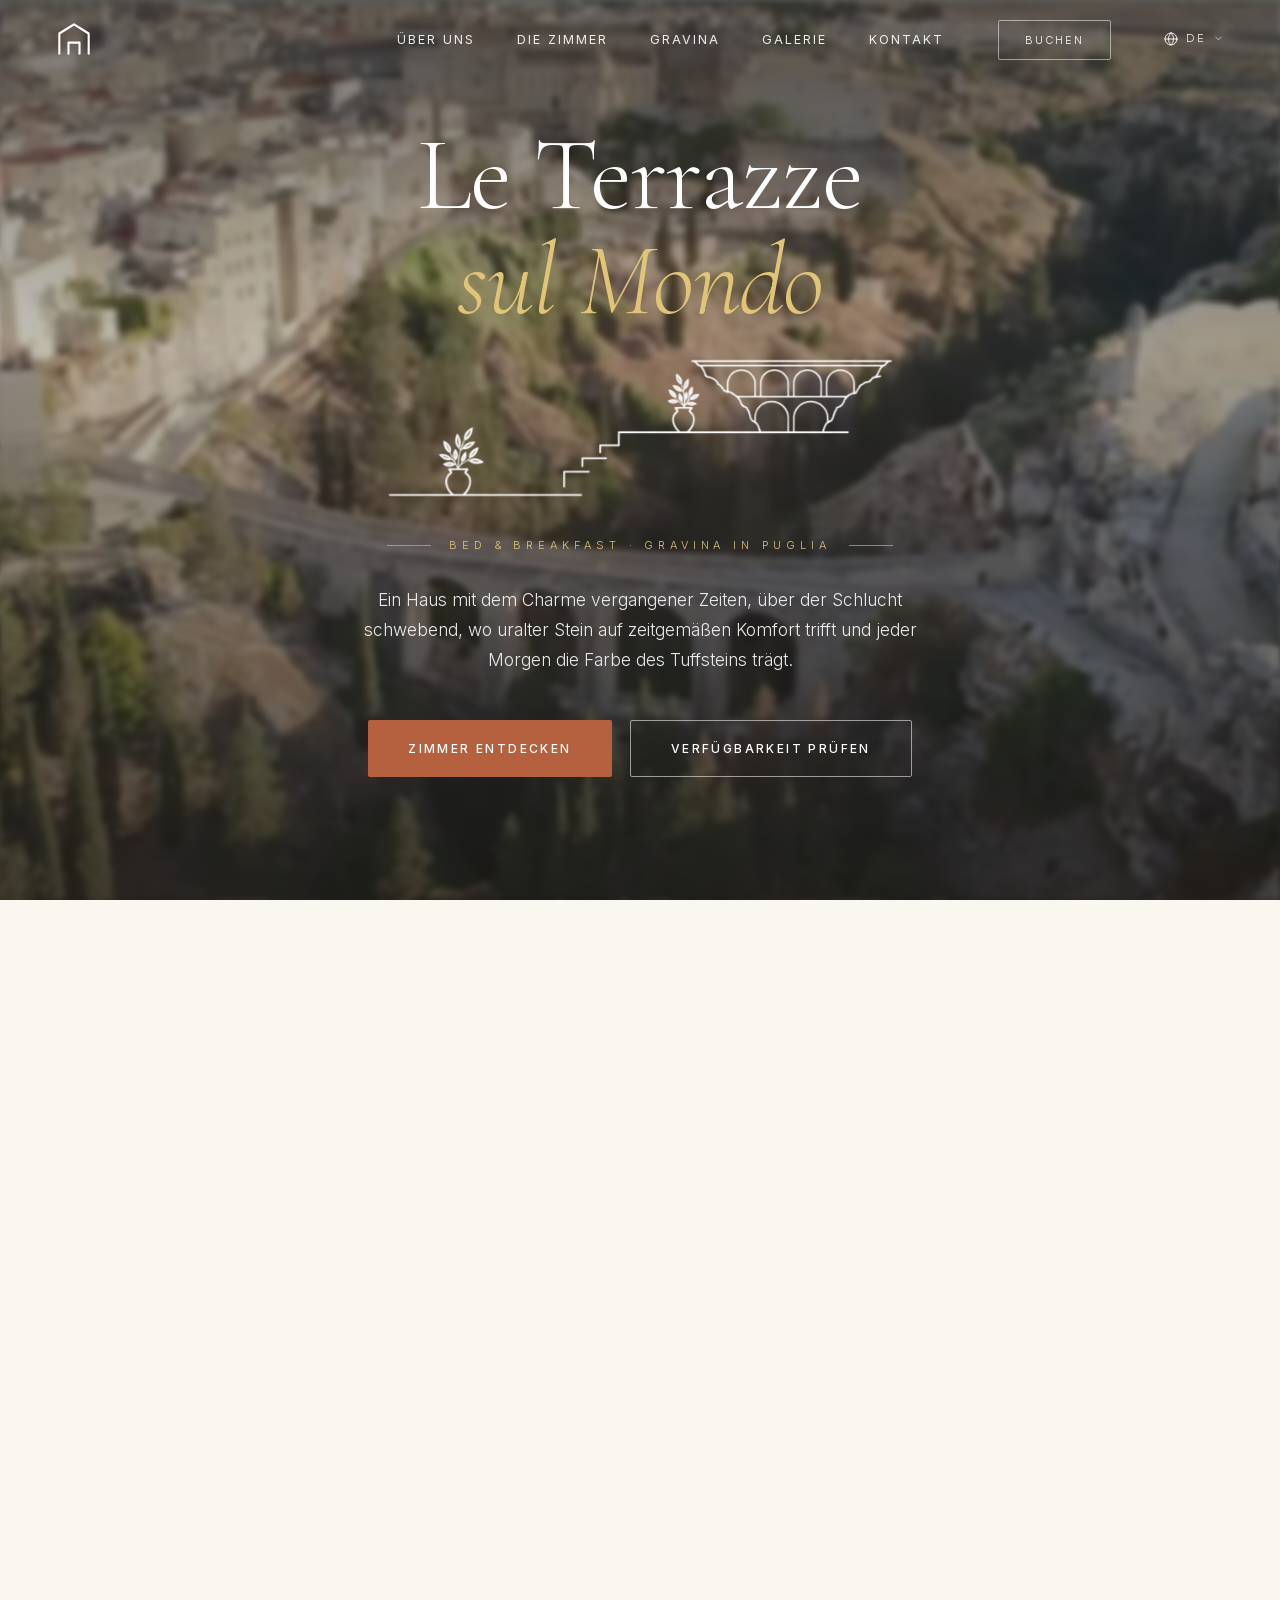
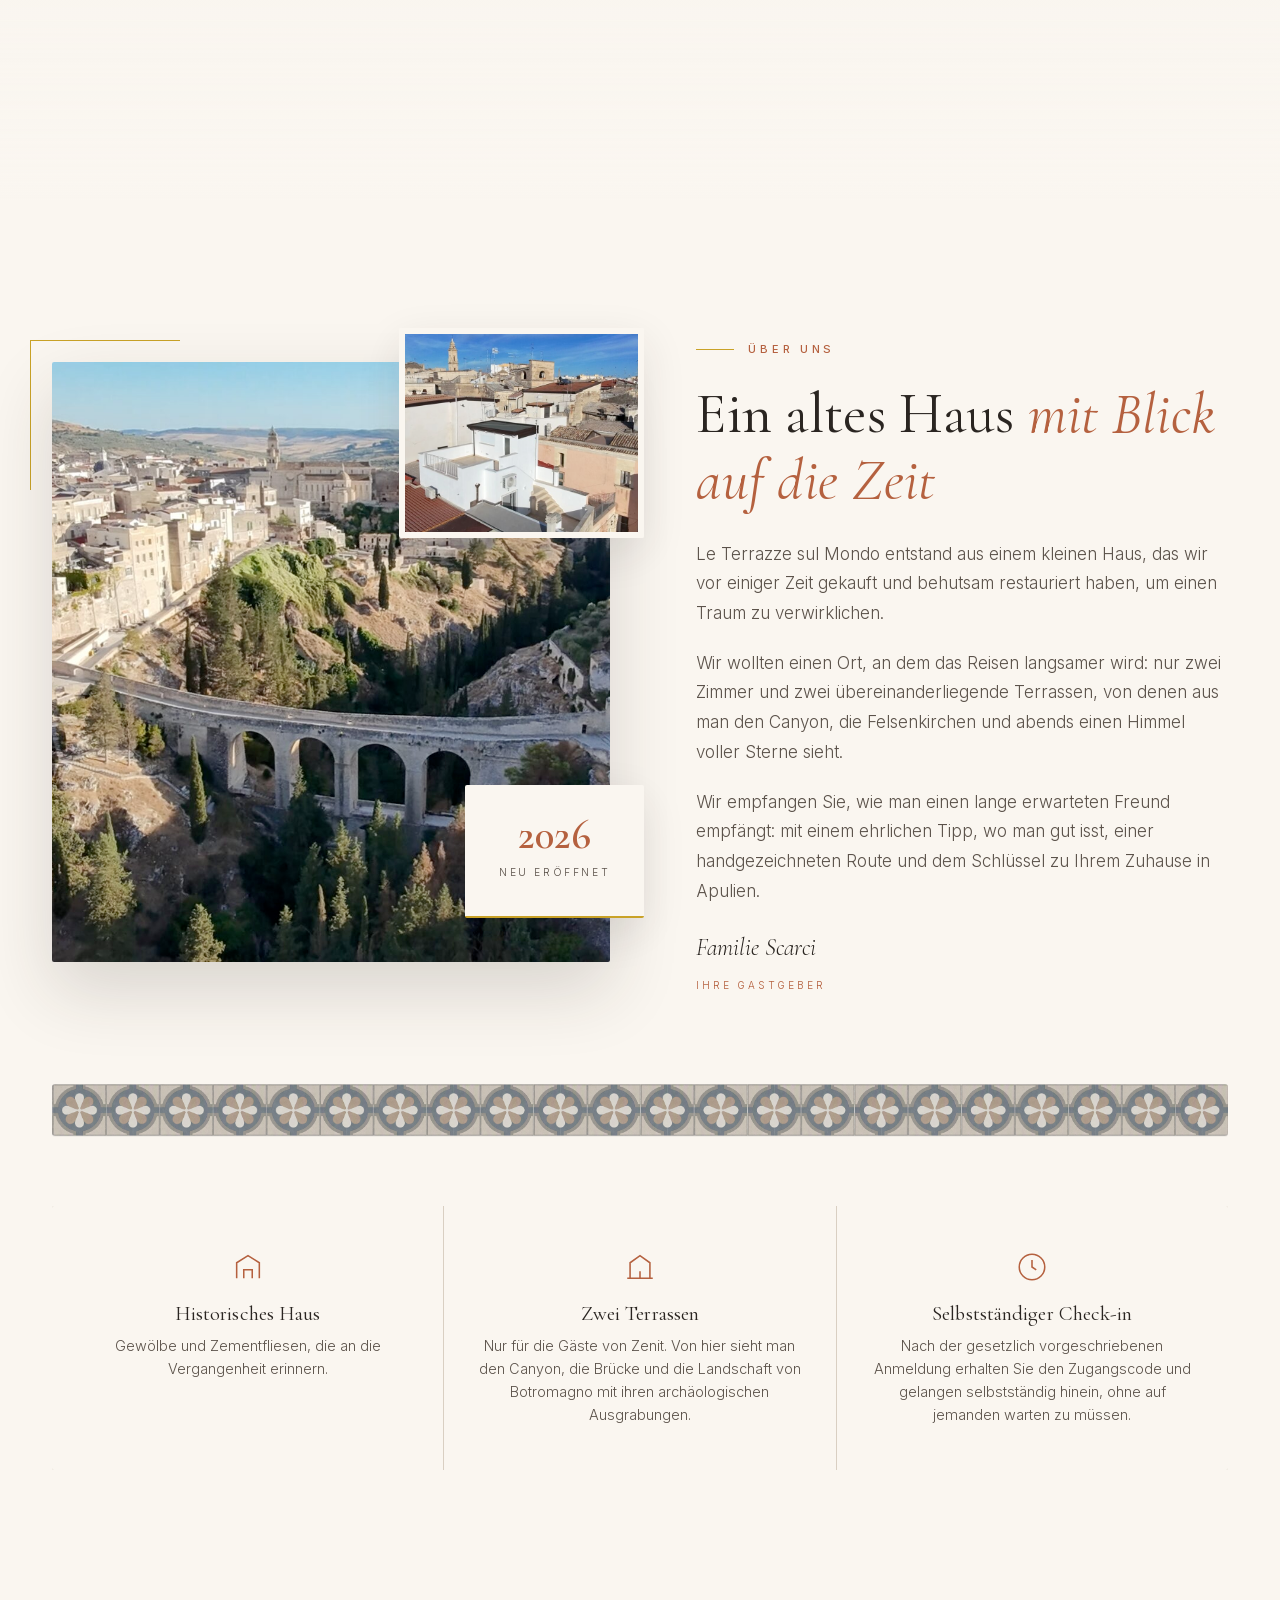
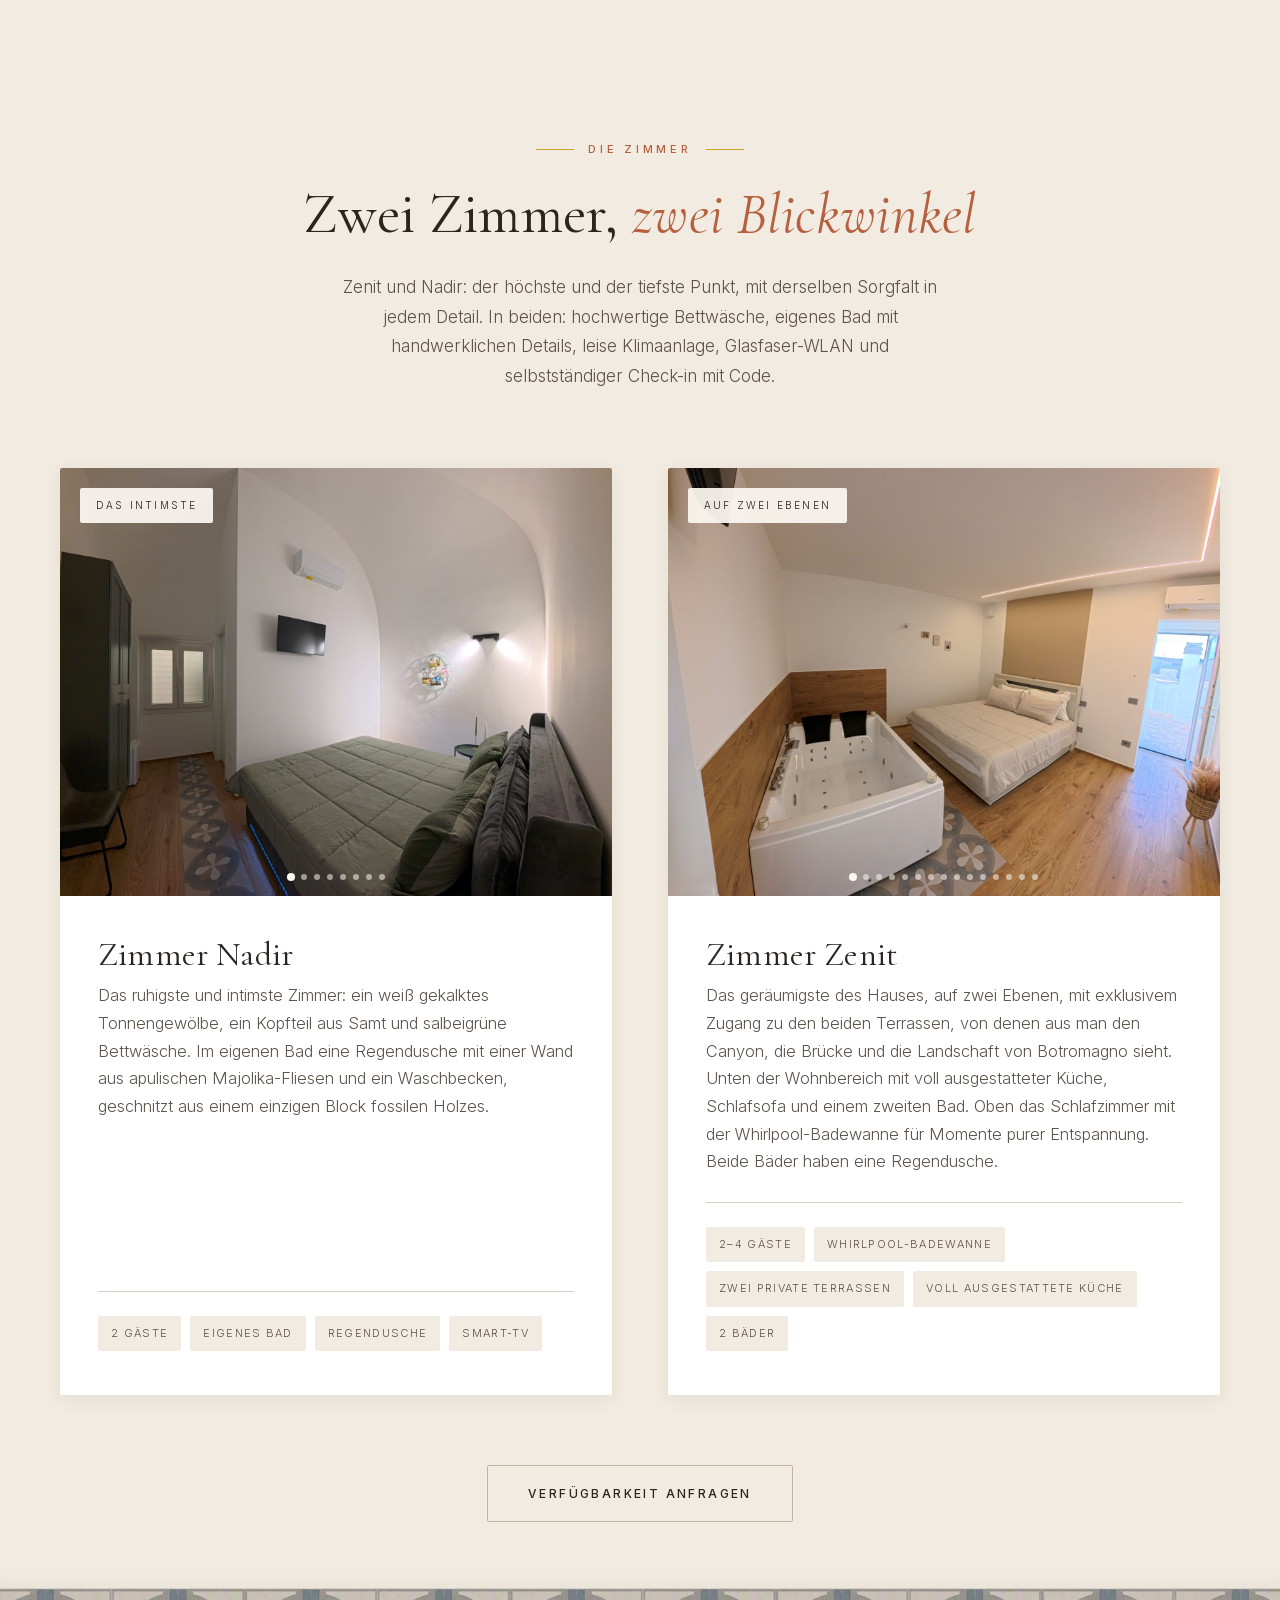
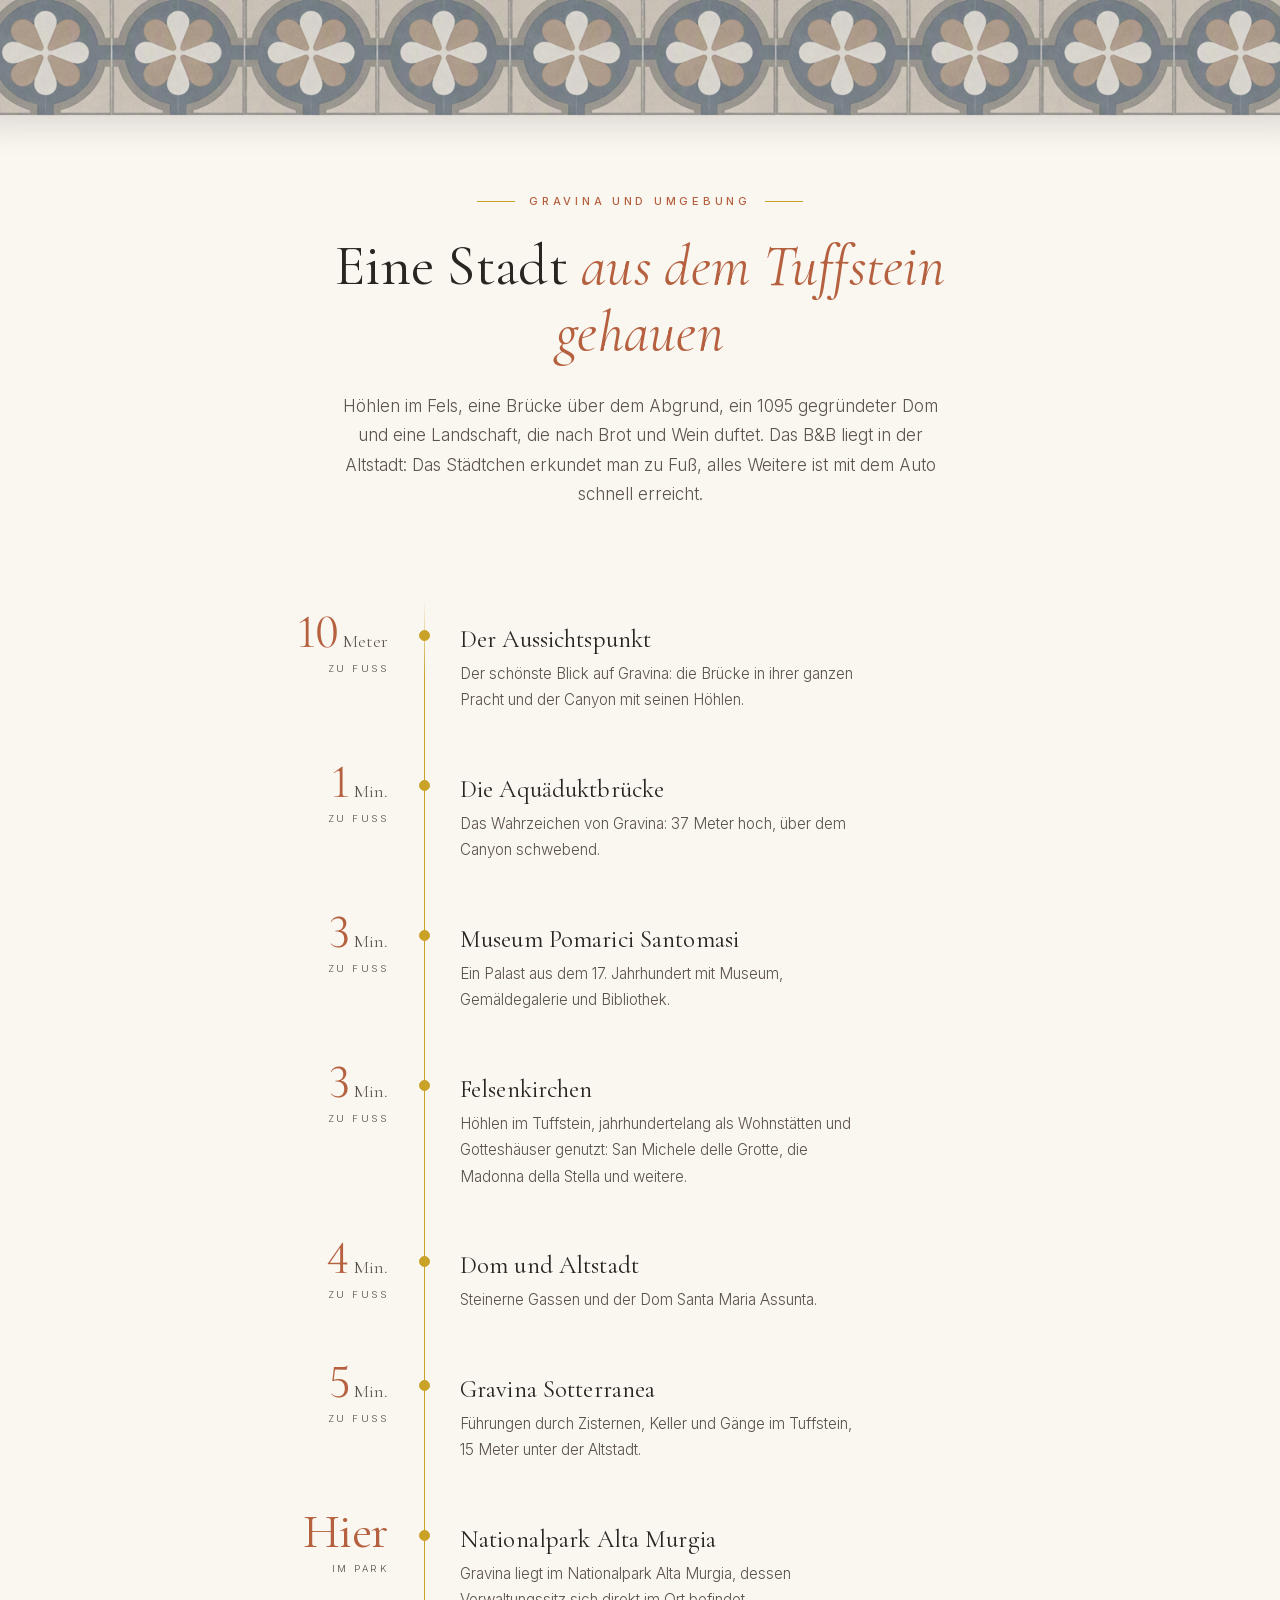
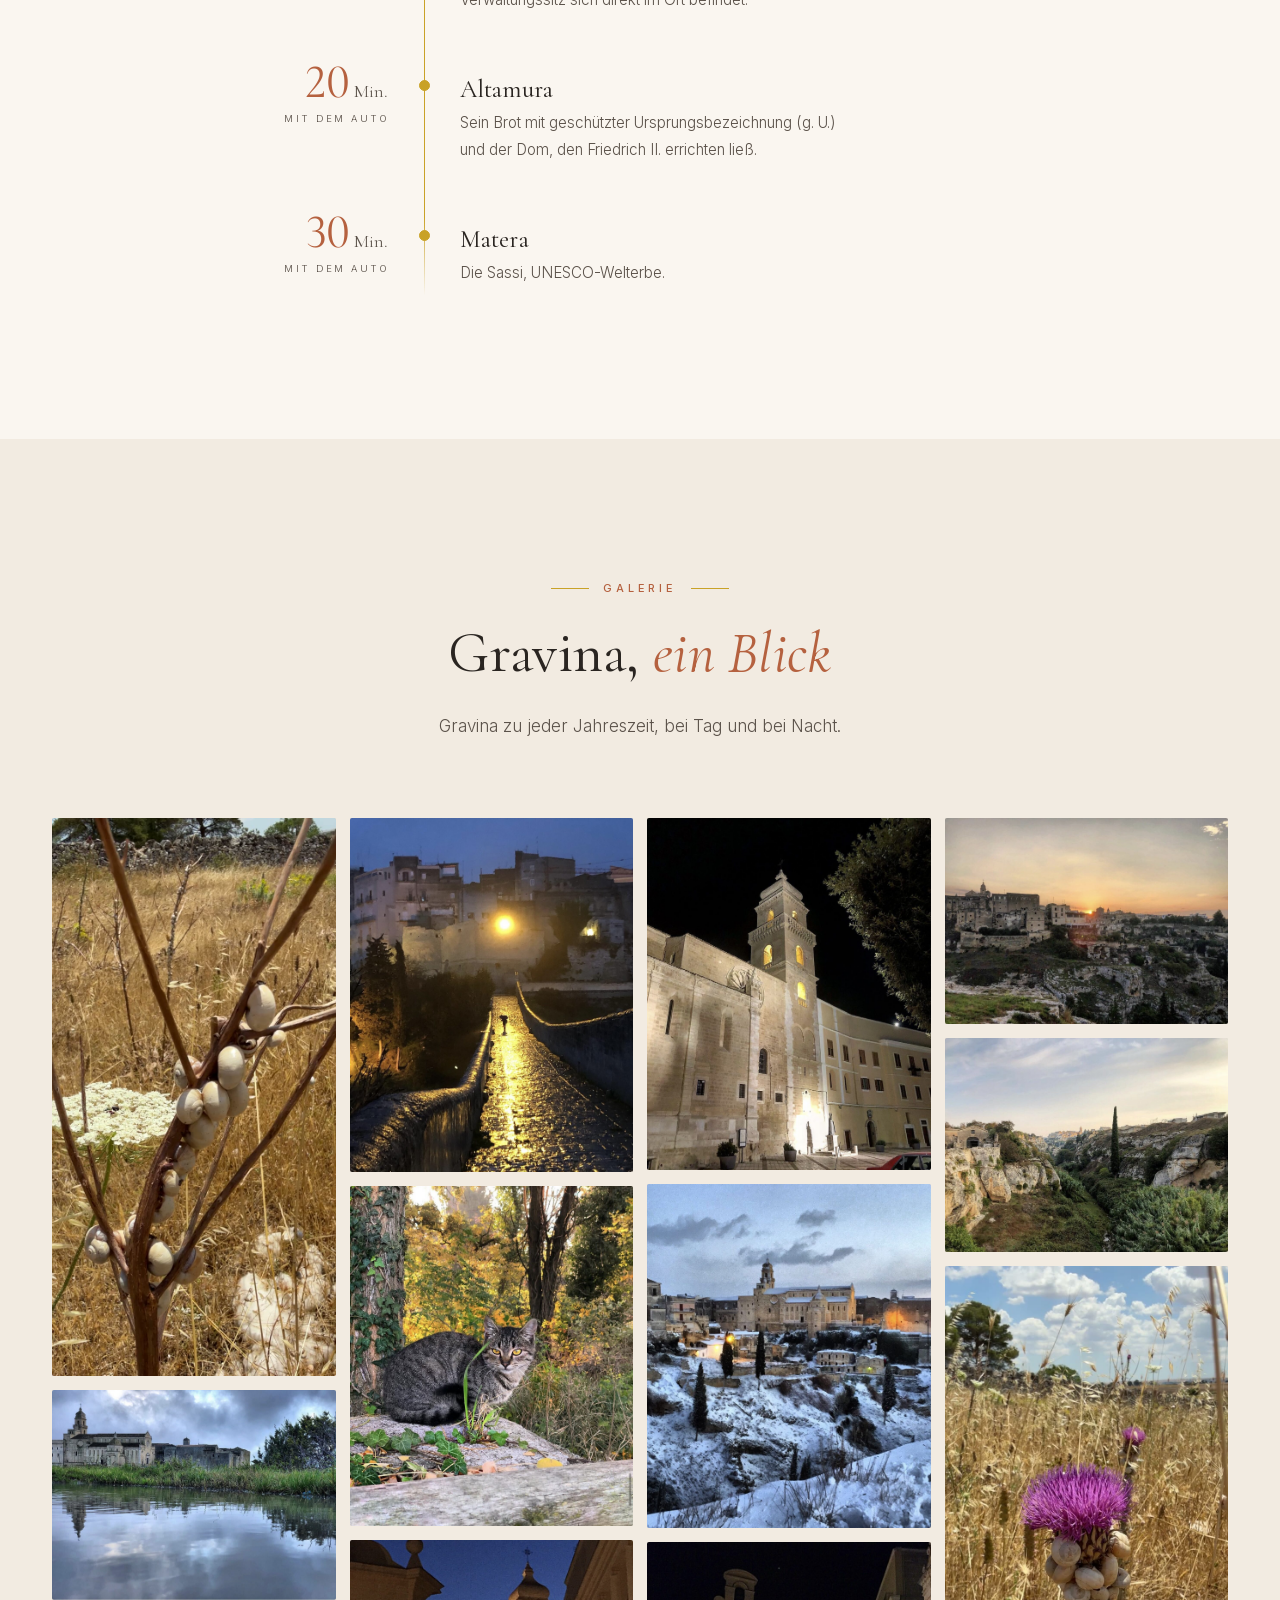
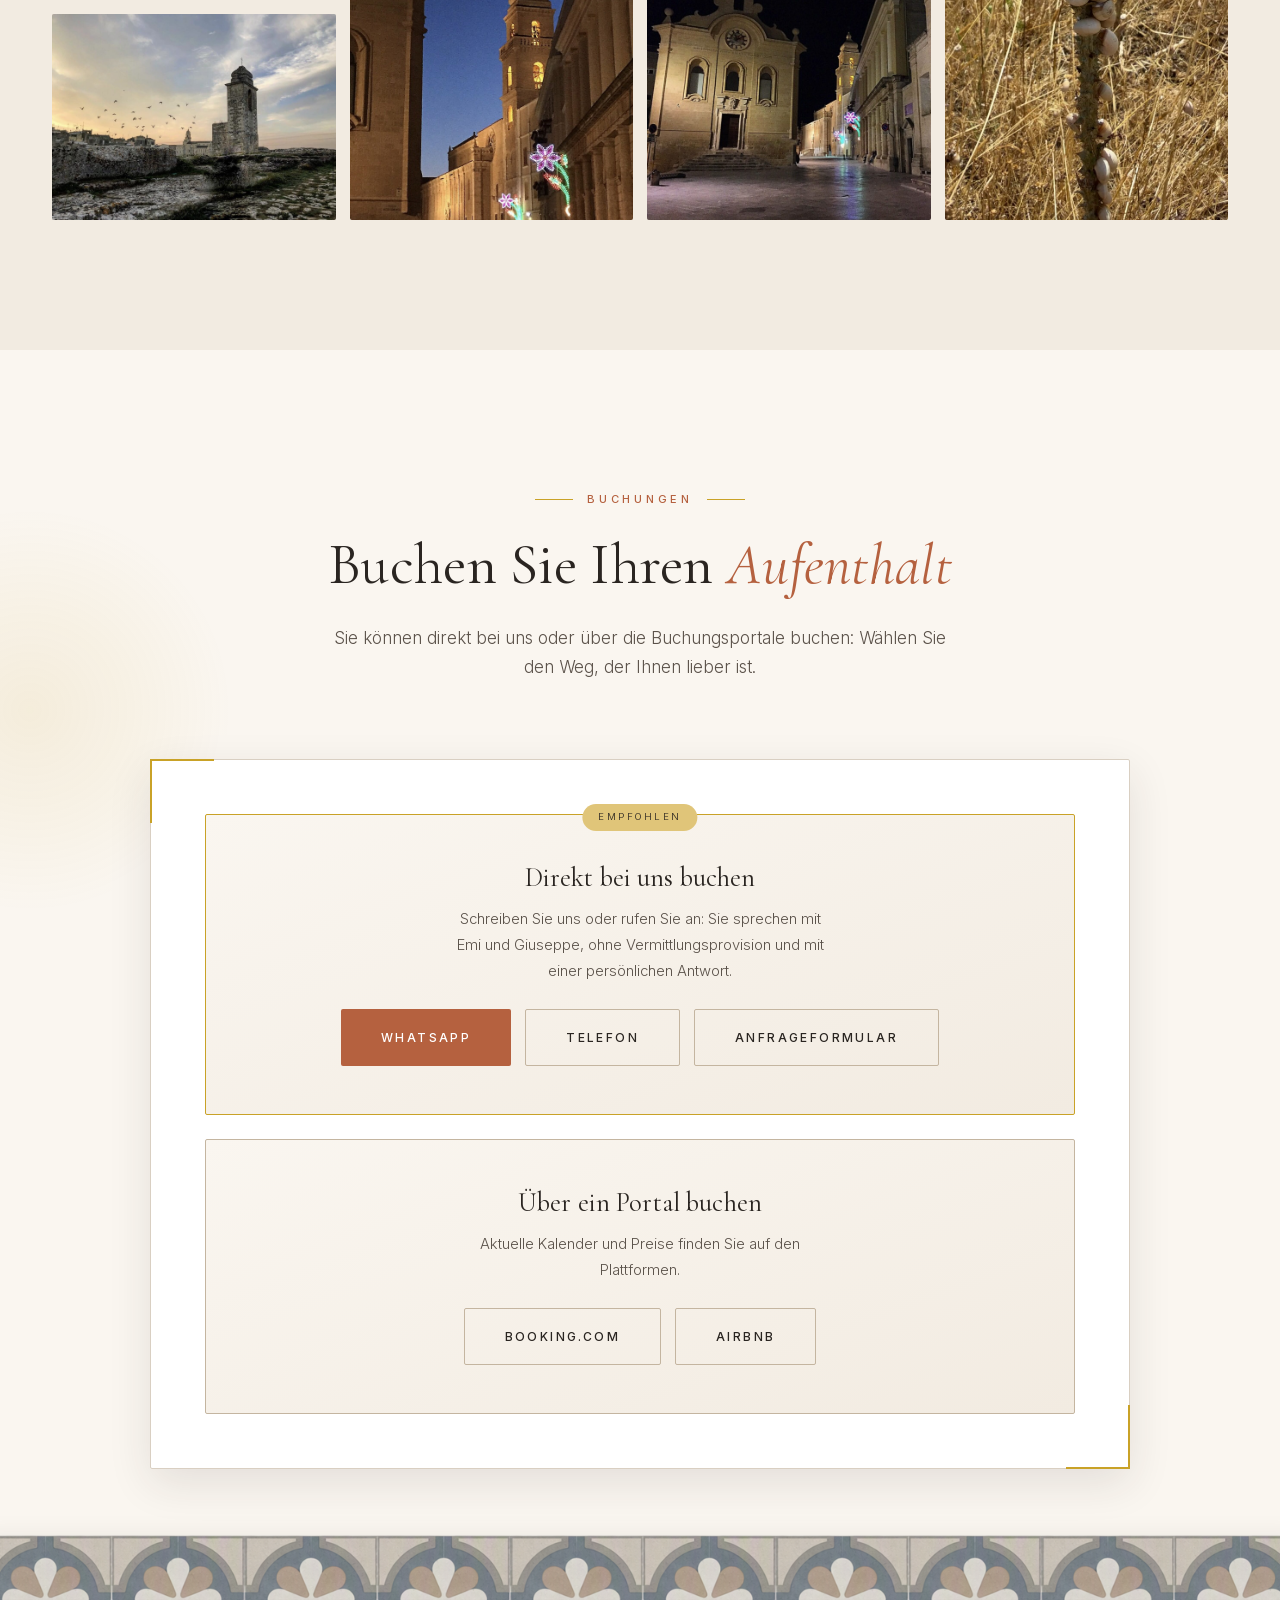
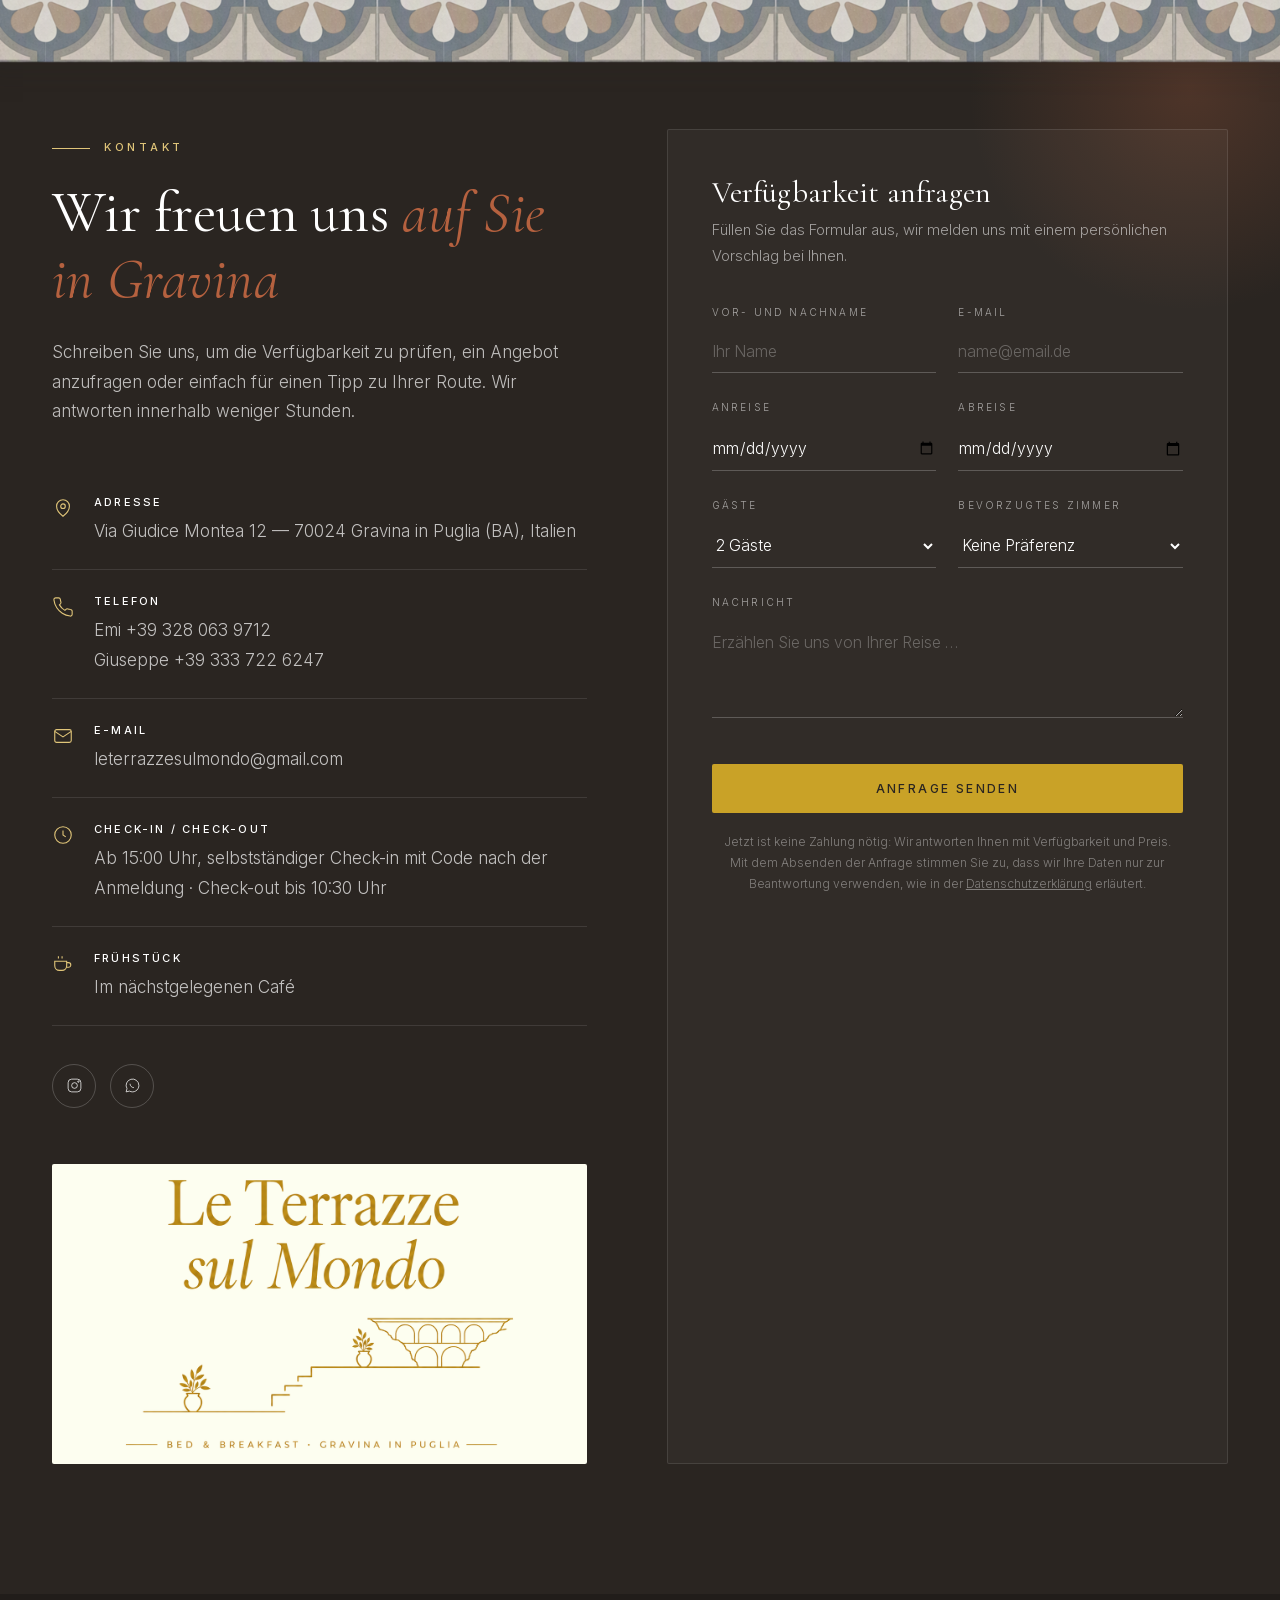
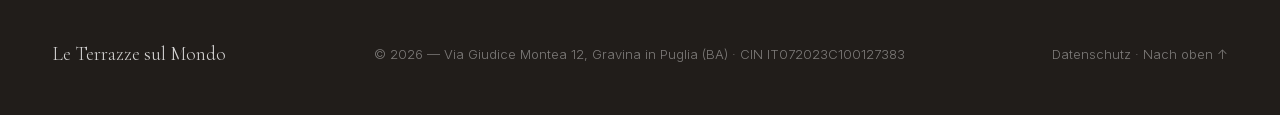
==== commit 9191c395: "Etichetta Nuova apertura al posto di Inizia il viaggio, in tutte le lingue" ====
--- a/de/index.html
+++ b/de/index.html
@@ -70,7 +70,7 @@
 <link rel="stylesheet" href="../fonts/fonts.css">
 
 <script>document.documentElement.classList.add('js')</script>
-<link rel="stylesheet" href="../css/style.css?v=100">
+<link rel="stylesheet" href="../css/style.css?v=101">
 </head>
 
 <body>
@@ -131,6 +131,7 @@
     </ul>
   </details>
   </div>
+  <button class="mm-close" id="mm-close" type="button" aria-label="Menü schließen"><svg viewBox="0 0 24 24" aria-hidden="true"><path d="M5 5l14 14M19 5L5 19"/></svg></button>
 </div>
 
 <!-- ============================ HERO ============================ -->
@@ -179,7 +180,7 @@
         <img class="about__inset" src="../img/chi-terrazze.jpg" alt="Die beiden Terrassen des Bed and Breakfast von oben, zwischen den Dächern von Gravina" loading="lazy">
         <div class="about__badge">
           <strong>2026</strong>
-          <span>Die Reise beginnt</span>
+          <span>Neu eröffnet</span>
         </div>
       </div>
 
@@ -575,7 +576,7 @@
   <button class="lightbox__nav lightbox__next" id="lb-next" aria-label="Nächstes Bild">&#8250;</button>
 </div>
 
-<script src="../js/main.js?v=31"></script>
+<script src="../js/main.js?v=32"></script>
 
 </body>
 </html>
--- a/css/style.css
+++ b/css/style.css
@@ -277,6 +277,14 @@
 .mobile-menu .lang__menu{position:static;box-shadow:none;border:0;background:none;min-width:0;padding:4px 0 0;text-align:center}
 .mobile-menu .lang__menu a{font-family:var(--font-sans);font-size:1rem;color:var(--ink-soft);padding:9px 14px;opacity:1;transform:none;justify-content:center;gap:10px}
 .mobile-menu .lang__menu a[aria-current]{color:var(--ink)}
+.mobile-menu .mm-close{
+  position:absolute;top:max(14px,env(safe-area-inset-top));right:16px;width:48px;height:48px;
+  display:flex;align-items:center;justify-content:center;color:var(--ink);
+  opacity:0;transition:opacity .2s var(--ease-soft), color .3s;
+}
+.mobile-menu.is-open .mm-close{opacity:1;transition:opacity .5s var(--ease) .4s, color .3s}
+.mobile-menu .mm-close svg{width:26px;height:26px;fill:none;stroke:currentColor;stroke-width:1.5;stroke-linecap:round}
+@media (hover:hover){.mobile-menu .mm-close:hover{color:var(--terracotta)}}
 .mobile-menu .mm-mail{font-family:var(--font-sans);font-size:.85rem;letter-spacing:.2em;text-transform:uppercase;color:var(--terracotta);margin-top:26px}
 
 body.no-scroll{overflow:hidden}
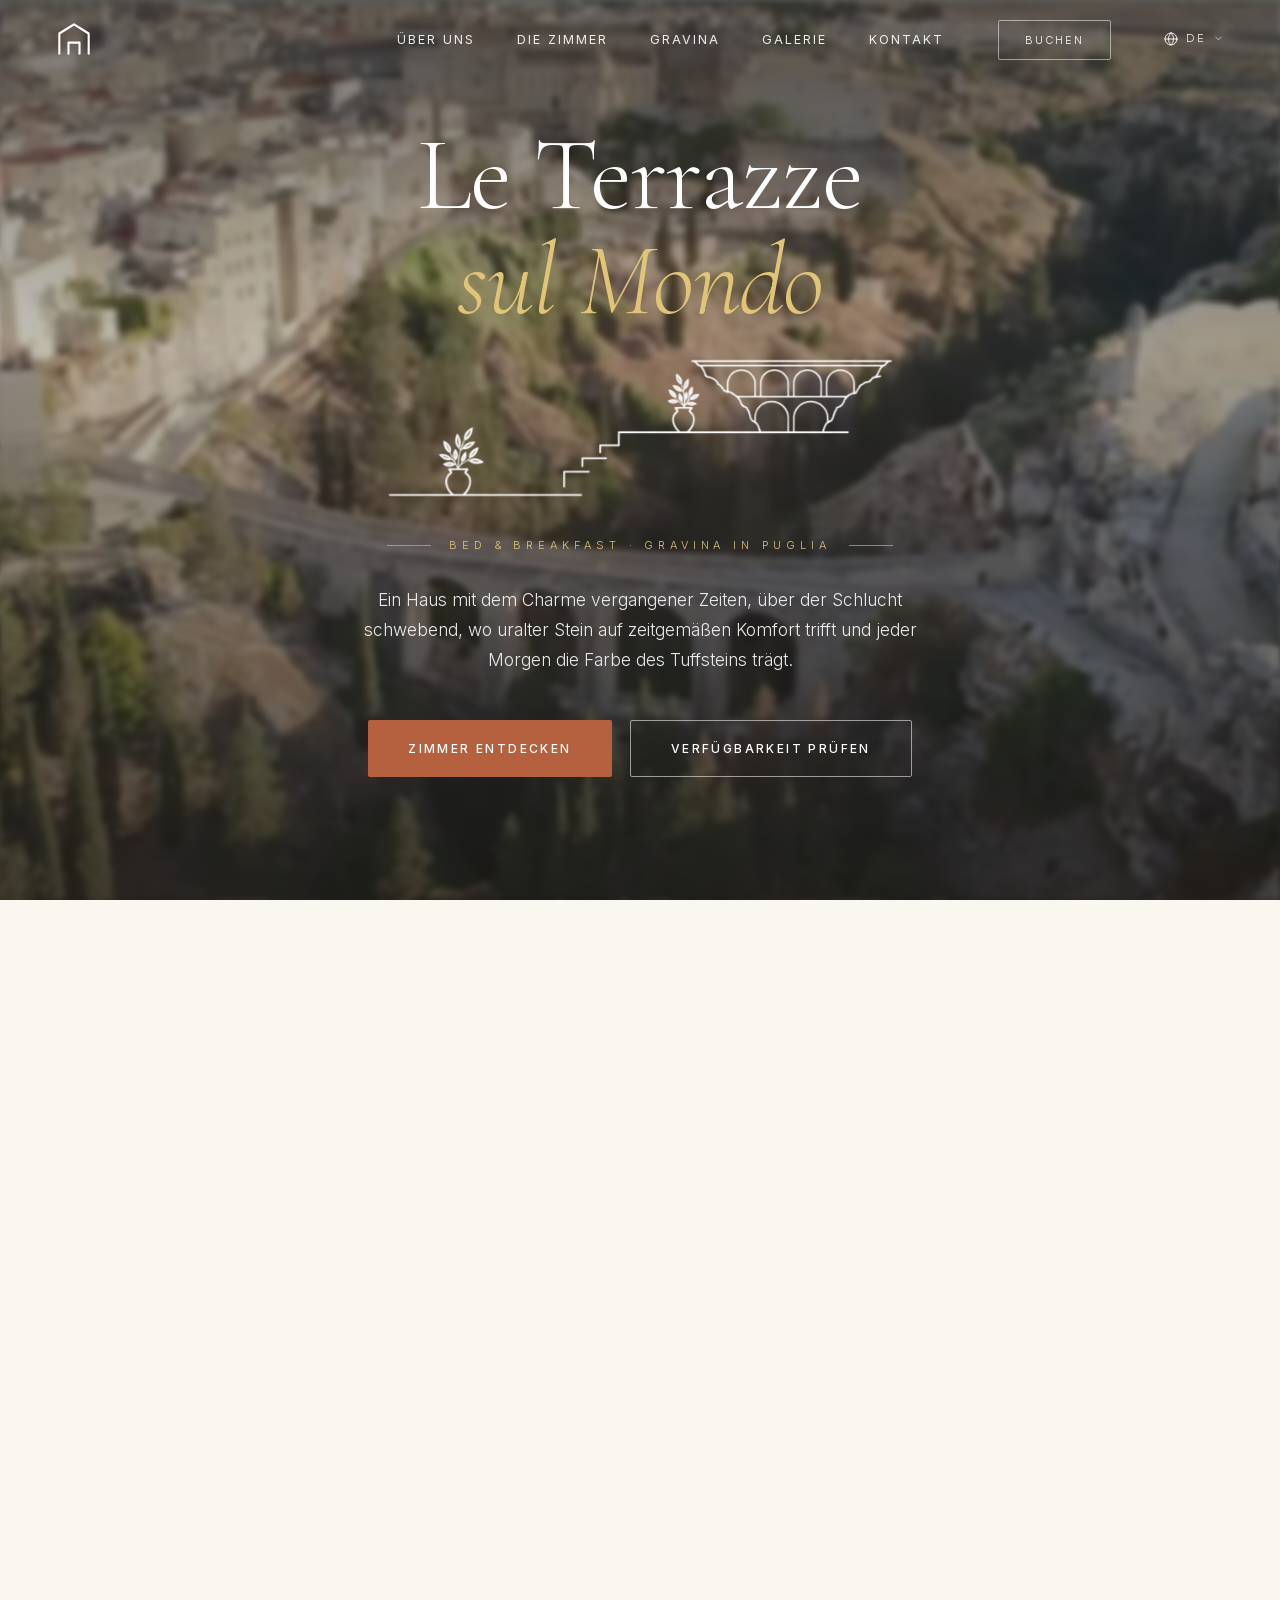
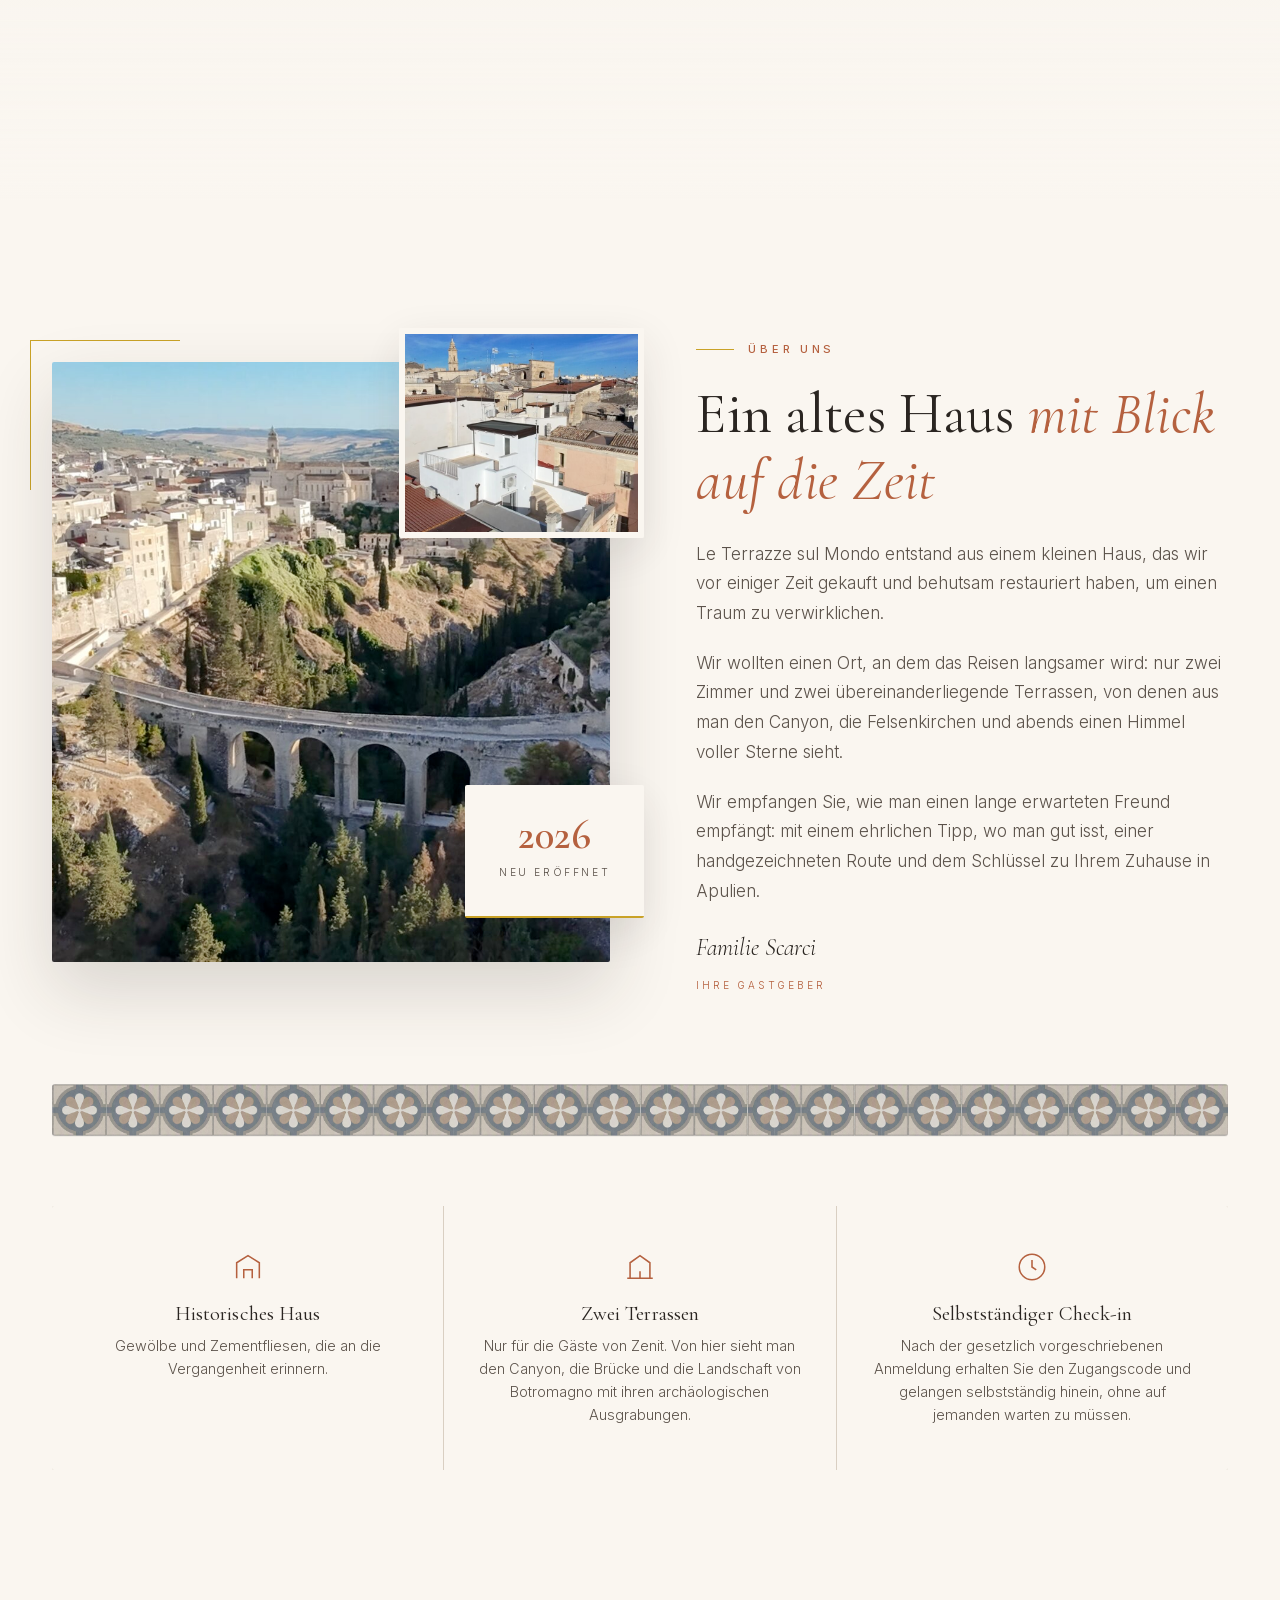
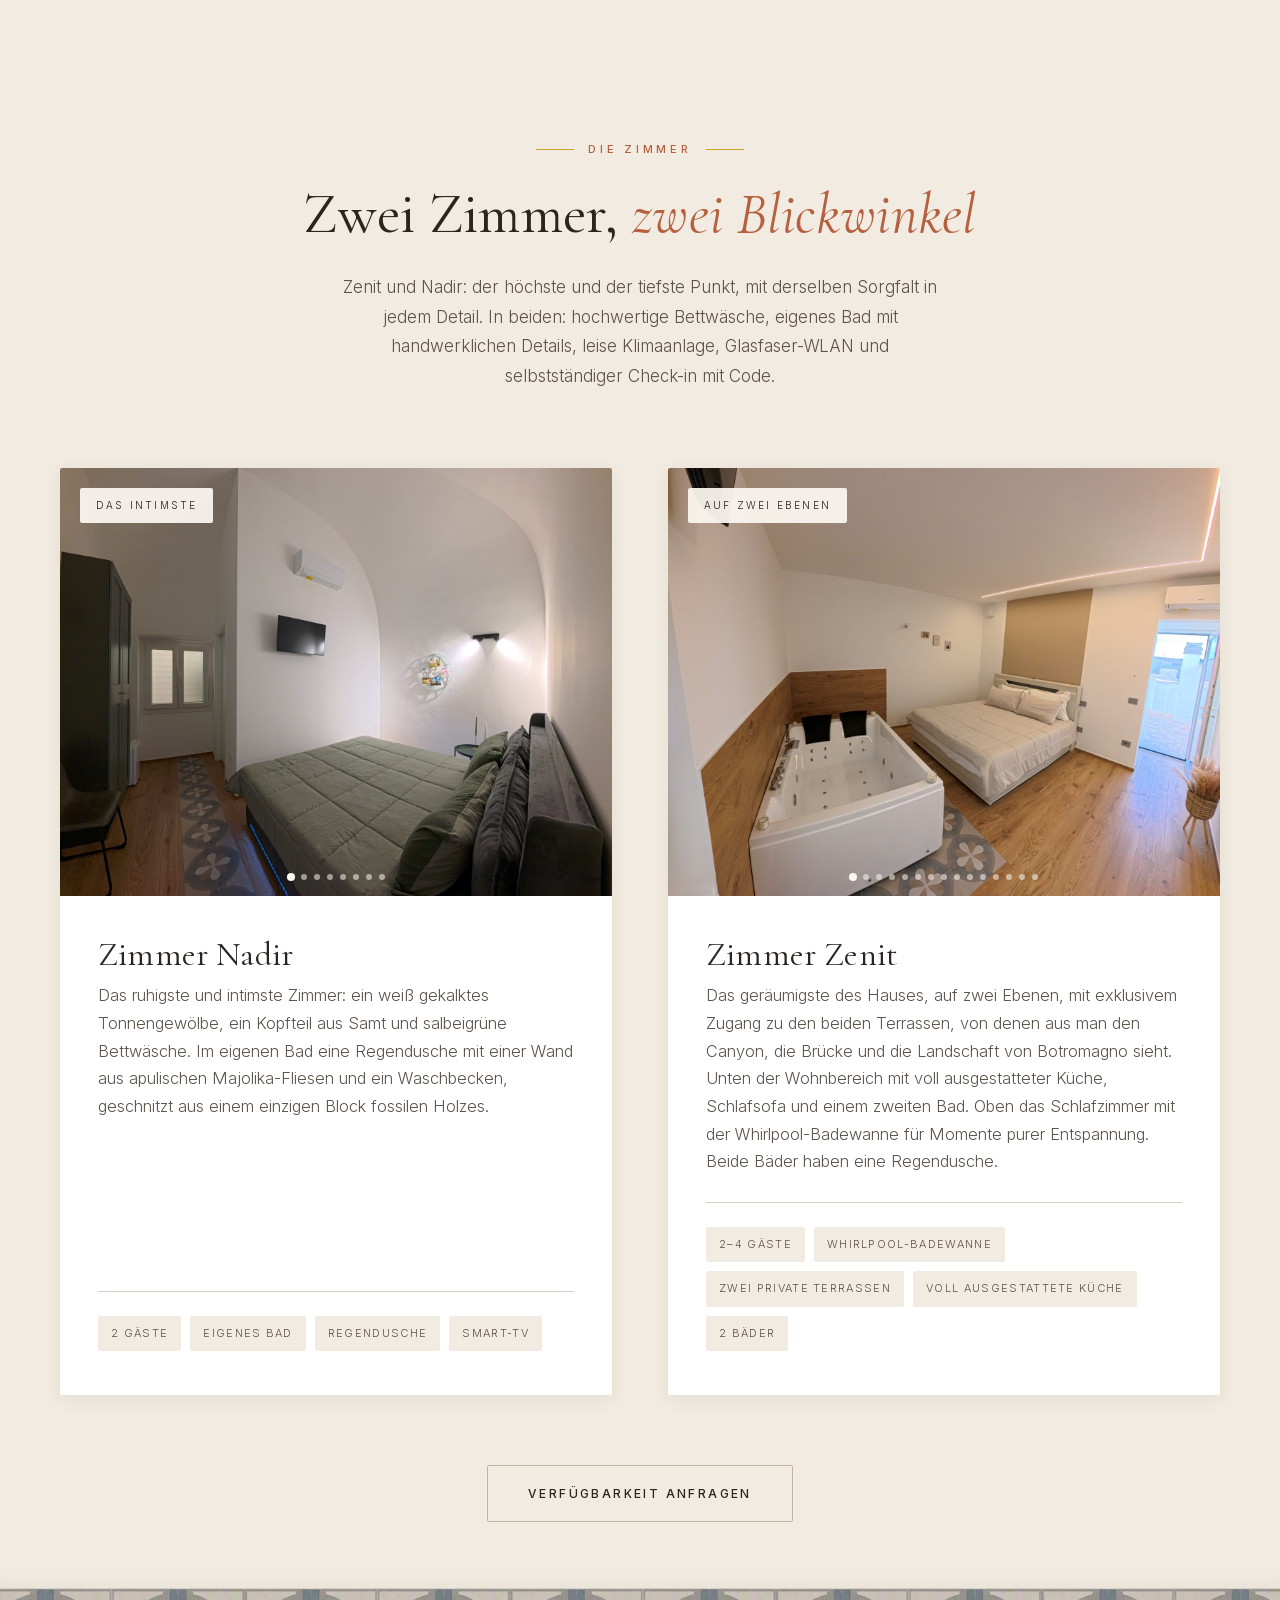
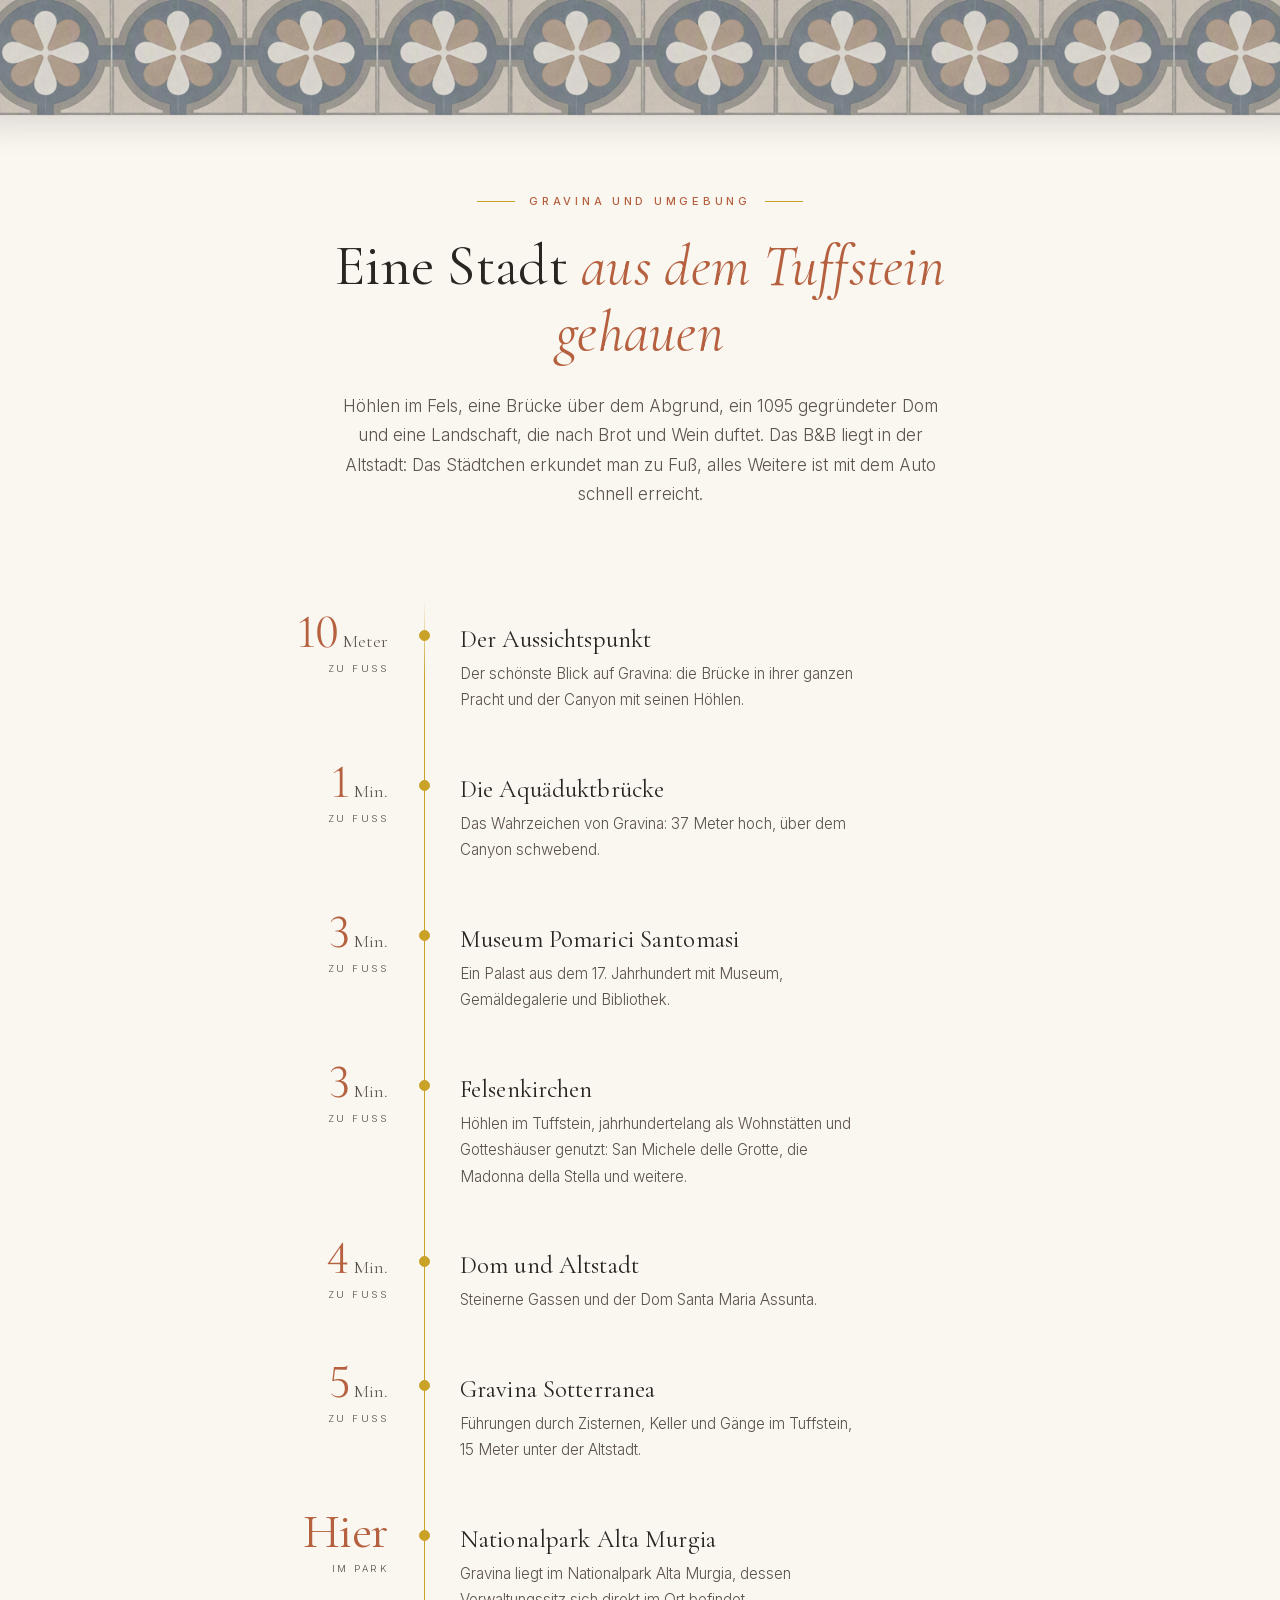
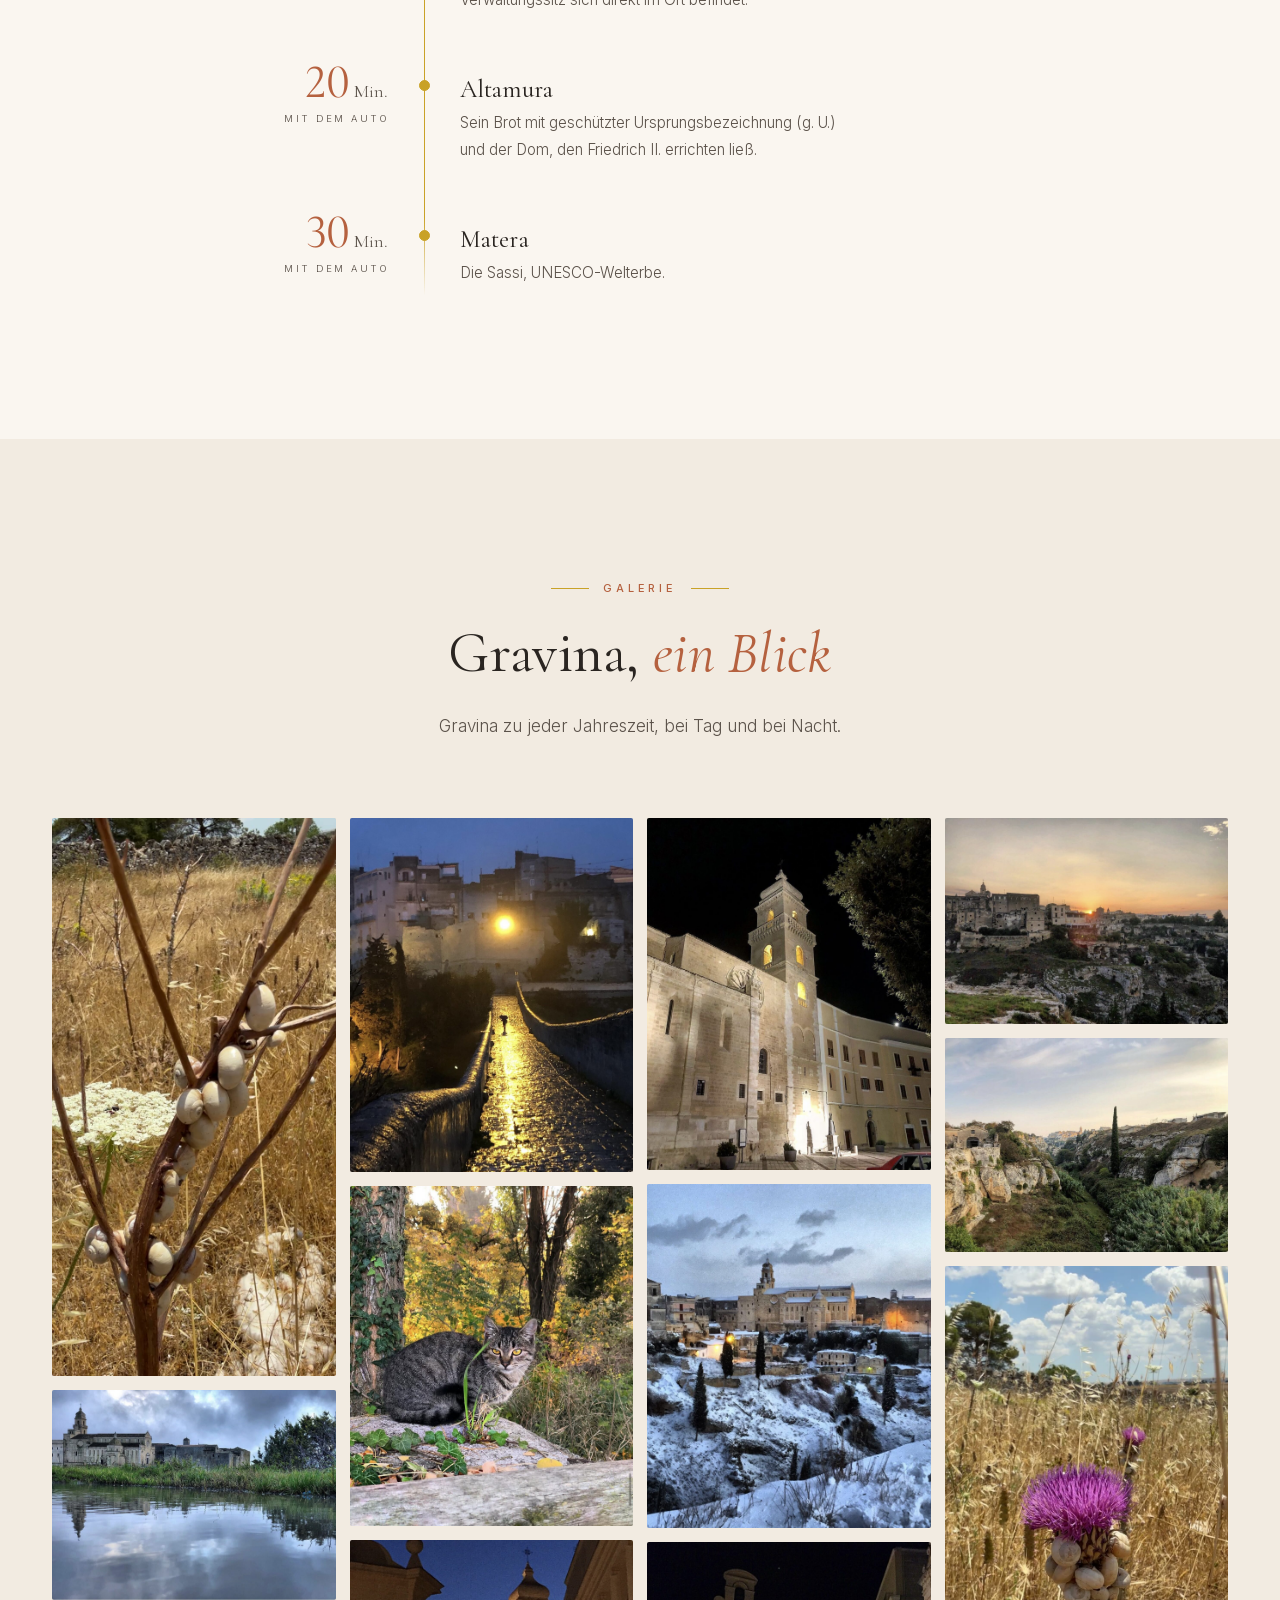
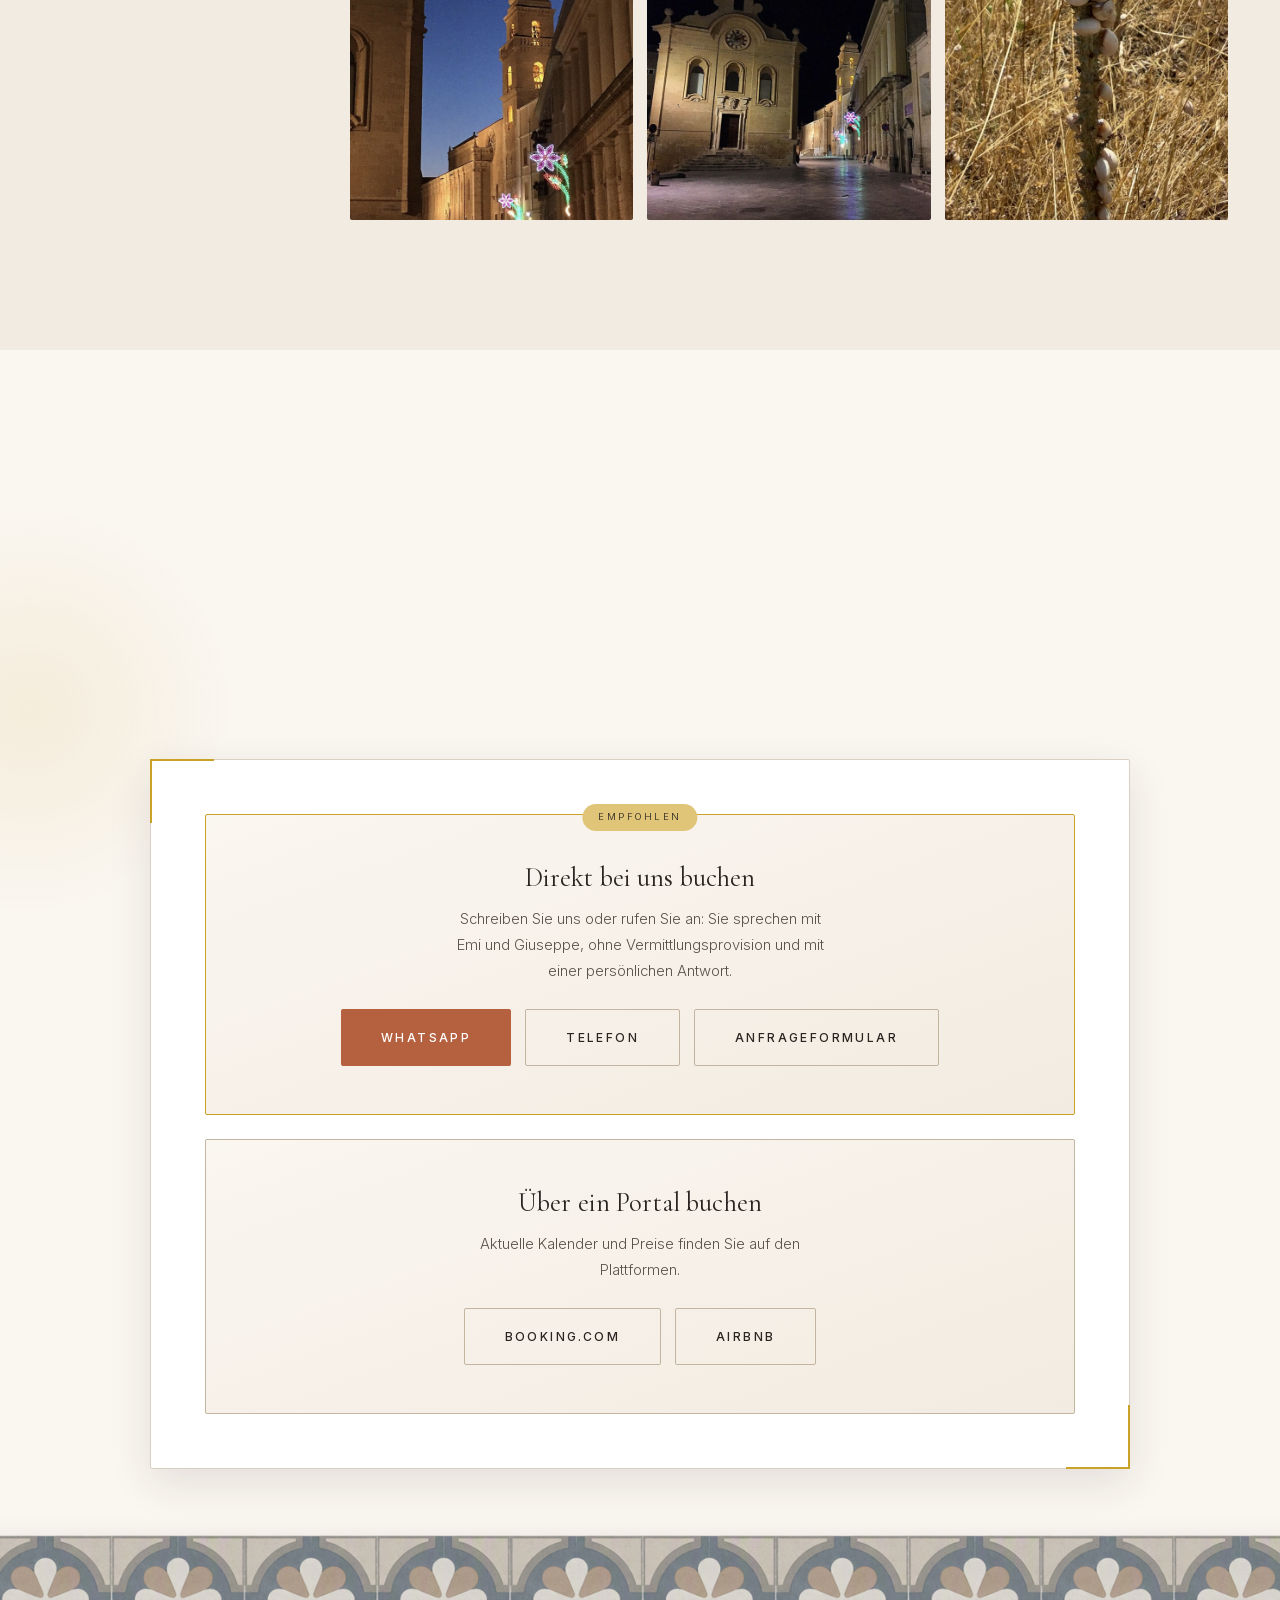
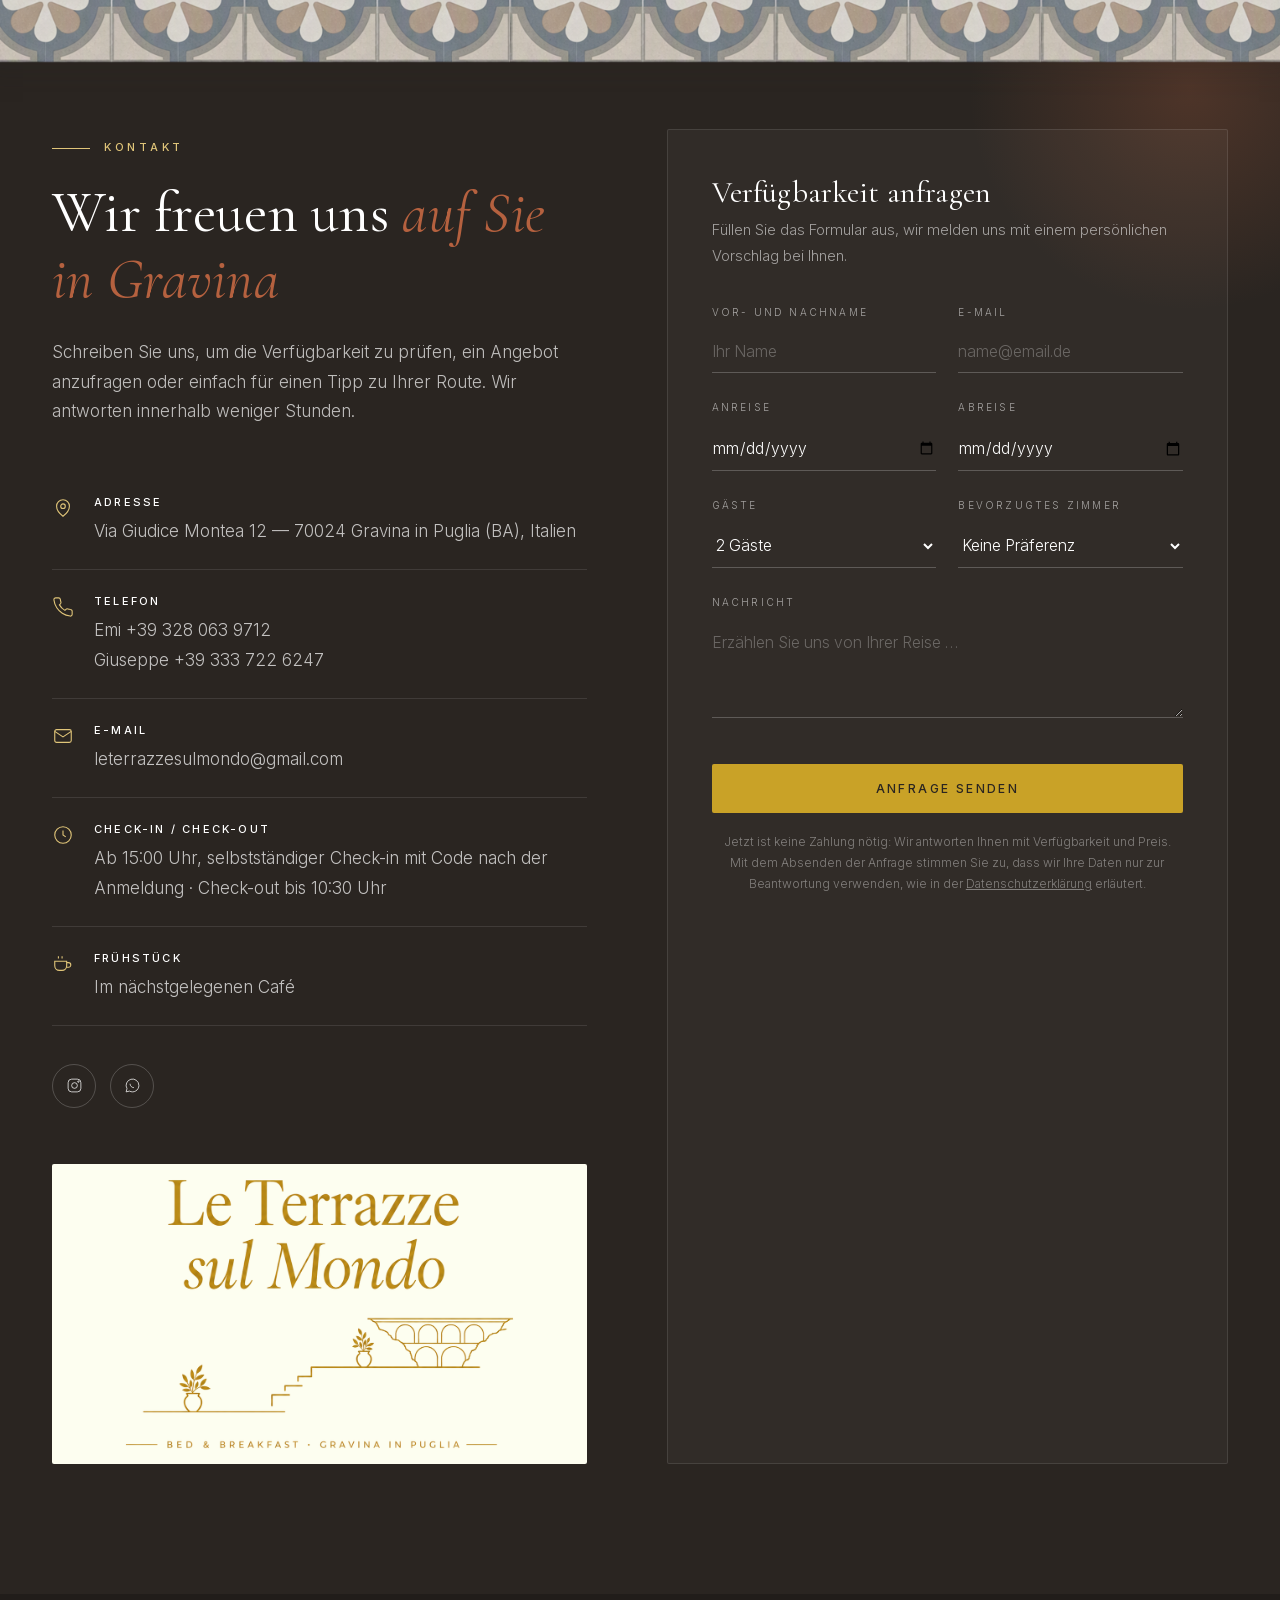
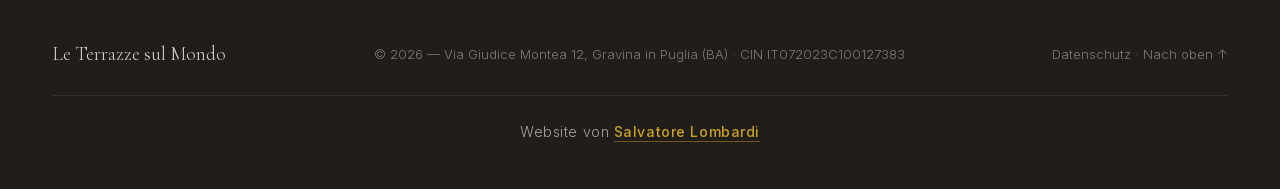
==== commit e4ef9abc: "Aggiunge la firma del sito in fondo alla pagina, in tutte le lingue" ====
--- a/de/index.html
+++ b/de/index.html
@@ -70,7 +70,7 @@
 <link rel="stylesheet" href="../fonts/fonts.css">
 
 <script>document.documentElement.classList.add('js')</script>
-<link rel="stylesheet" href="../css/style.css?v=101">
+<link rel="stylesheet" href="../css/style.css?v=103">
 </head>
 
 <body>
@@ -565,6 +565,7 @@
     <span class="footer__brand">Le Terrazze sul Mondo</span>
     <span>© <span id="year"></span> — Via Giudice Montea 12, Gravina in Puglia (BA) · CIN IT072023C100127383</span>
     <span><a href="privacy.html">Datenschutz</a> · <a href="#hero">Nach oben ↑</a></span>
+    <span class="footer__credit">Website von <a href="https://salvatorelombardi.com" target="_blank" rel="noopener">Salvatore Lombardi</a></span>
   </div>
 </footer>
 
--- a/css/style.css
+++ b/css/style.css
@@ -747,6 +747,9 @@
 .footer{background:#211d1a;color:rgba(255,255,255,.42);padding:44px 0;font-size:13px}
 .footer__inner{display:flex;justify-content:space-between;align-items:center;gap:24px;flex-wrap:wrap}
 .footer a:hover{color:var(--gold-soft);transition:color .3s}
+.footer__credit{flex-basis:100%;text-align:center;font-size:14px;letter-spacing:.04em;color:rgba(255,255,255,.6);padding-top:24px;border-top:1px solid rgba(255,255,255,.08)}
+.footer__credit a{color:var(--gold);font-weight:500;border-bottom:1px solid rgba(201,162,39,.45);padding-bottom:1px;transition:color .3s, border-color .3s}
+.footer__credit a:hover{color:var(--gold-soft);border-bottom-color:var(--gold-soft)}
 .footer__brand{font-family:var(--font-serif);font-size:1.2rem;color:rgba(255,255,255,.8)}
 
 /* ============================================================
